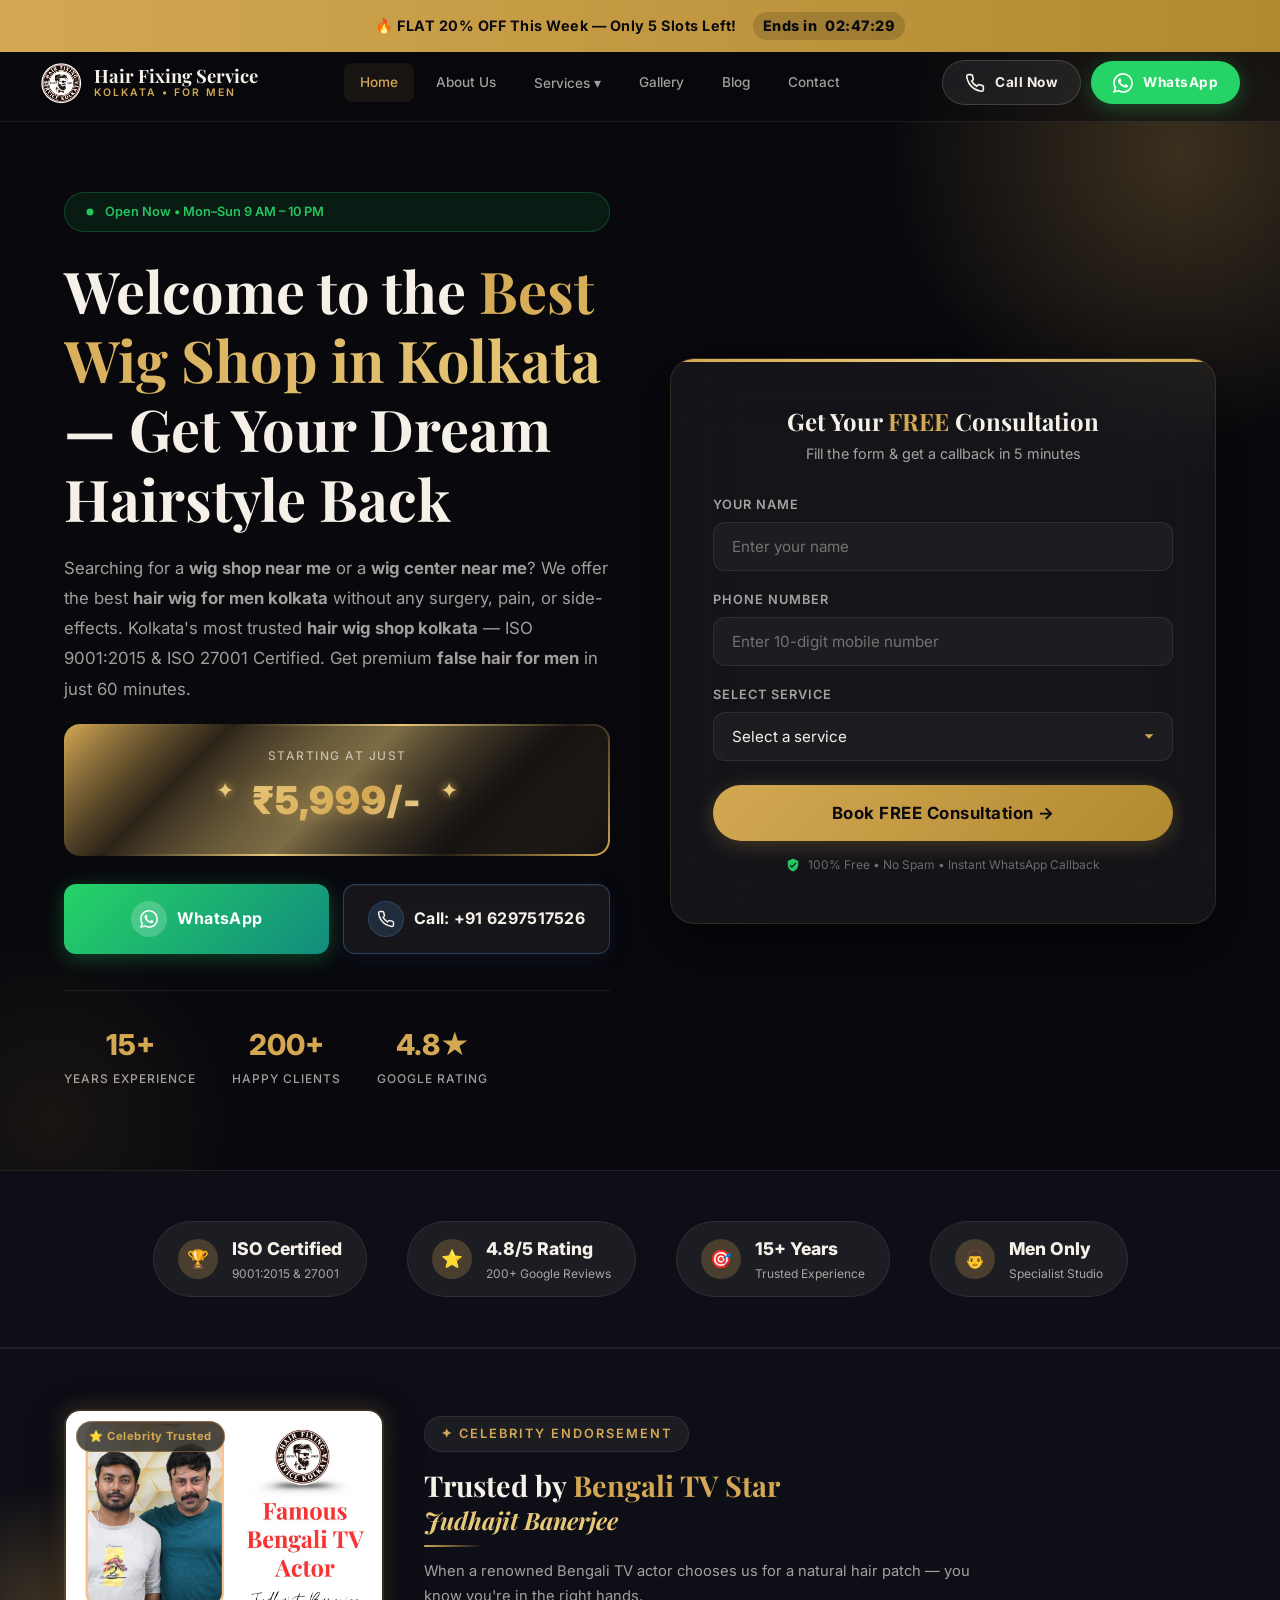
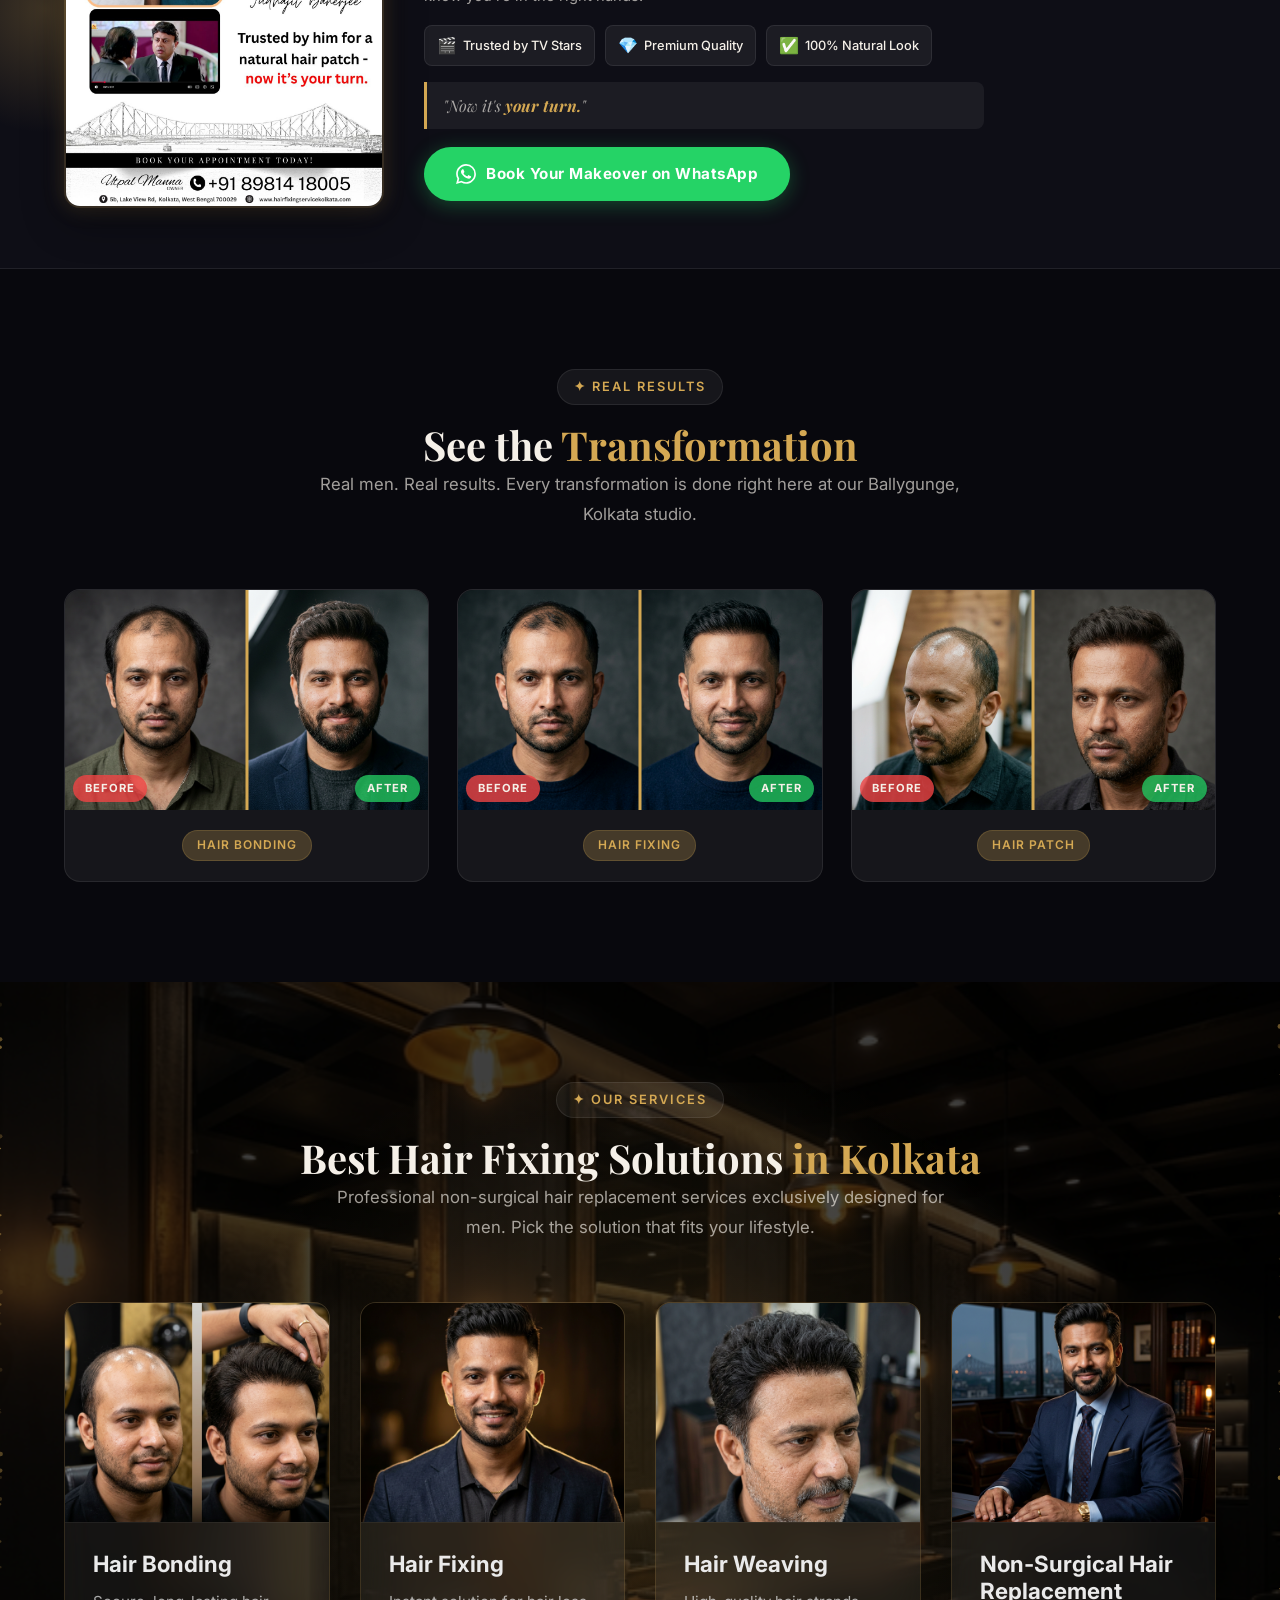
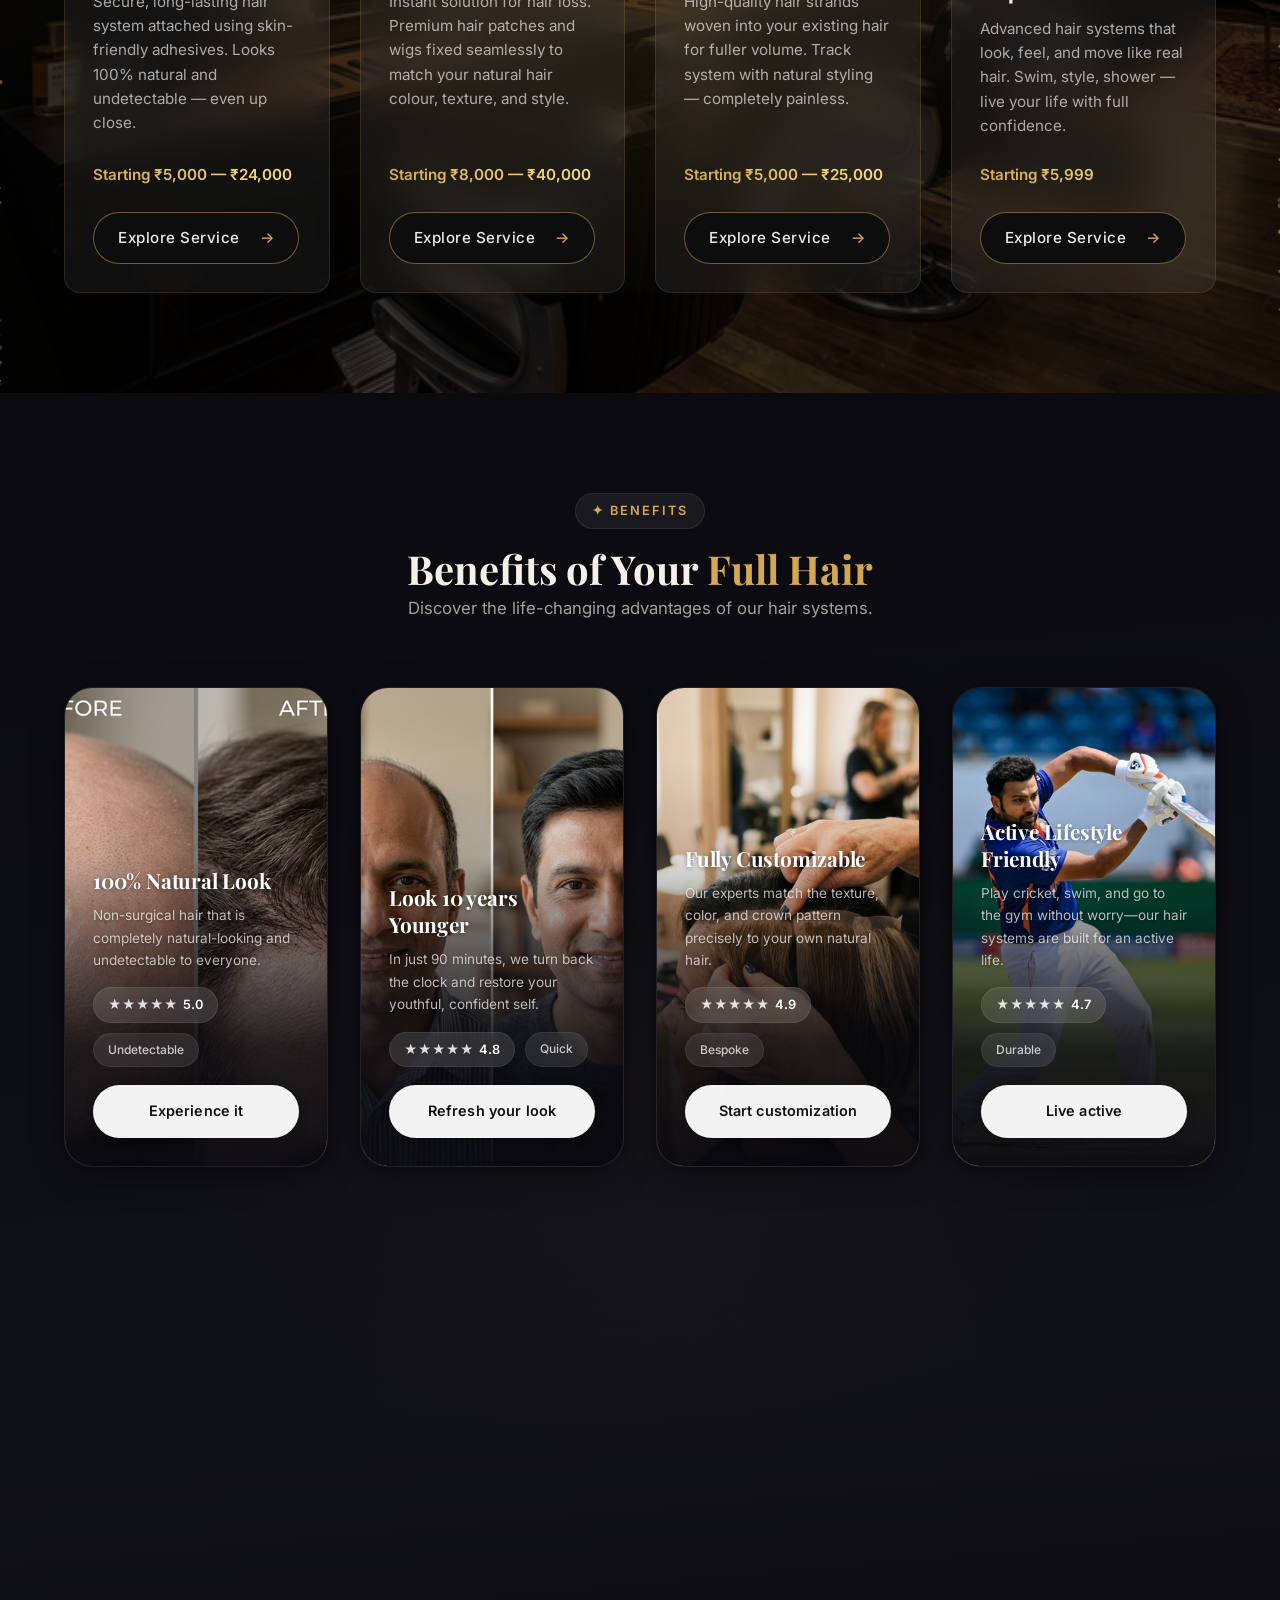
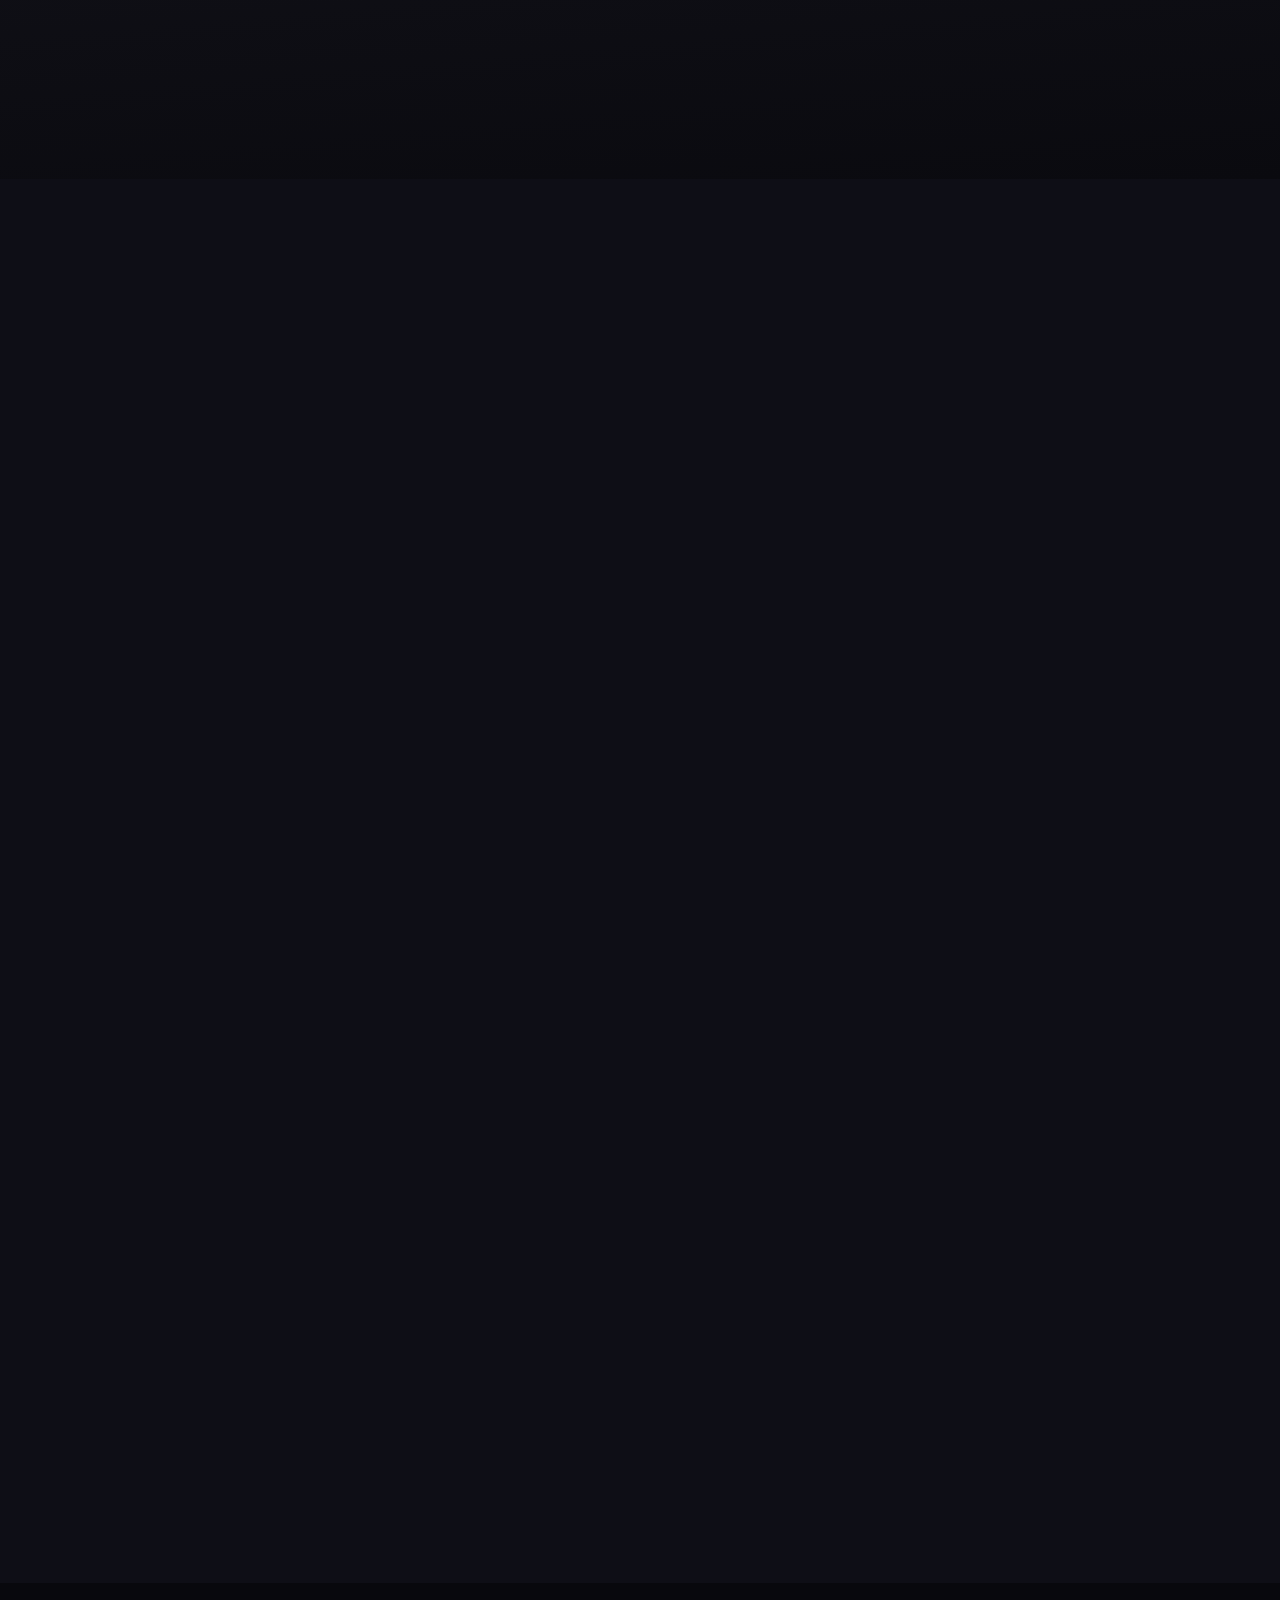
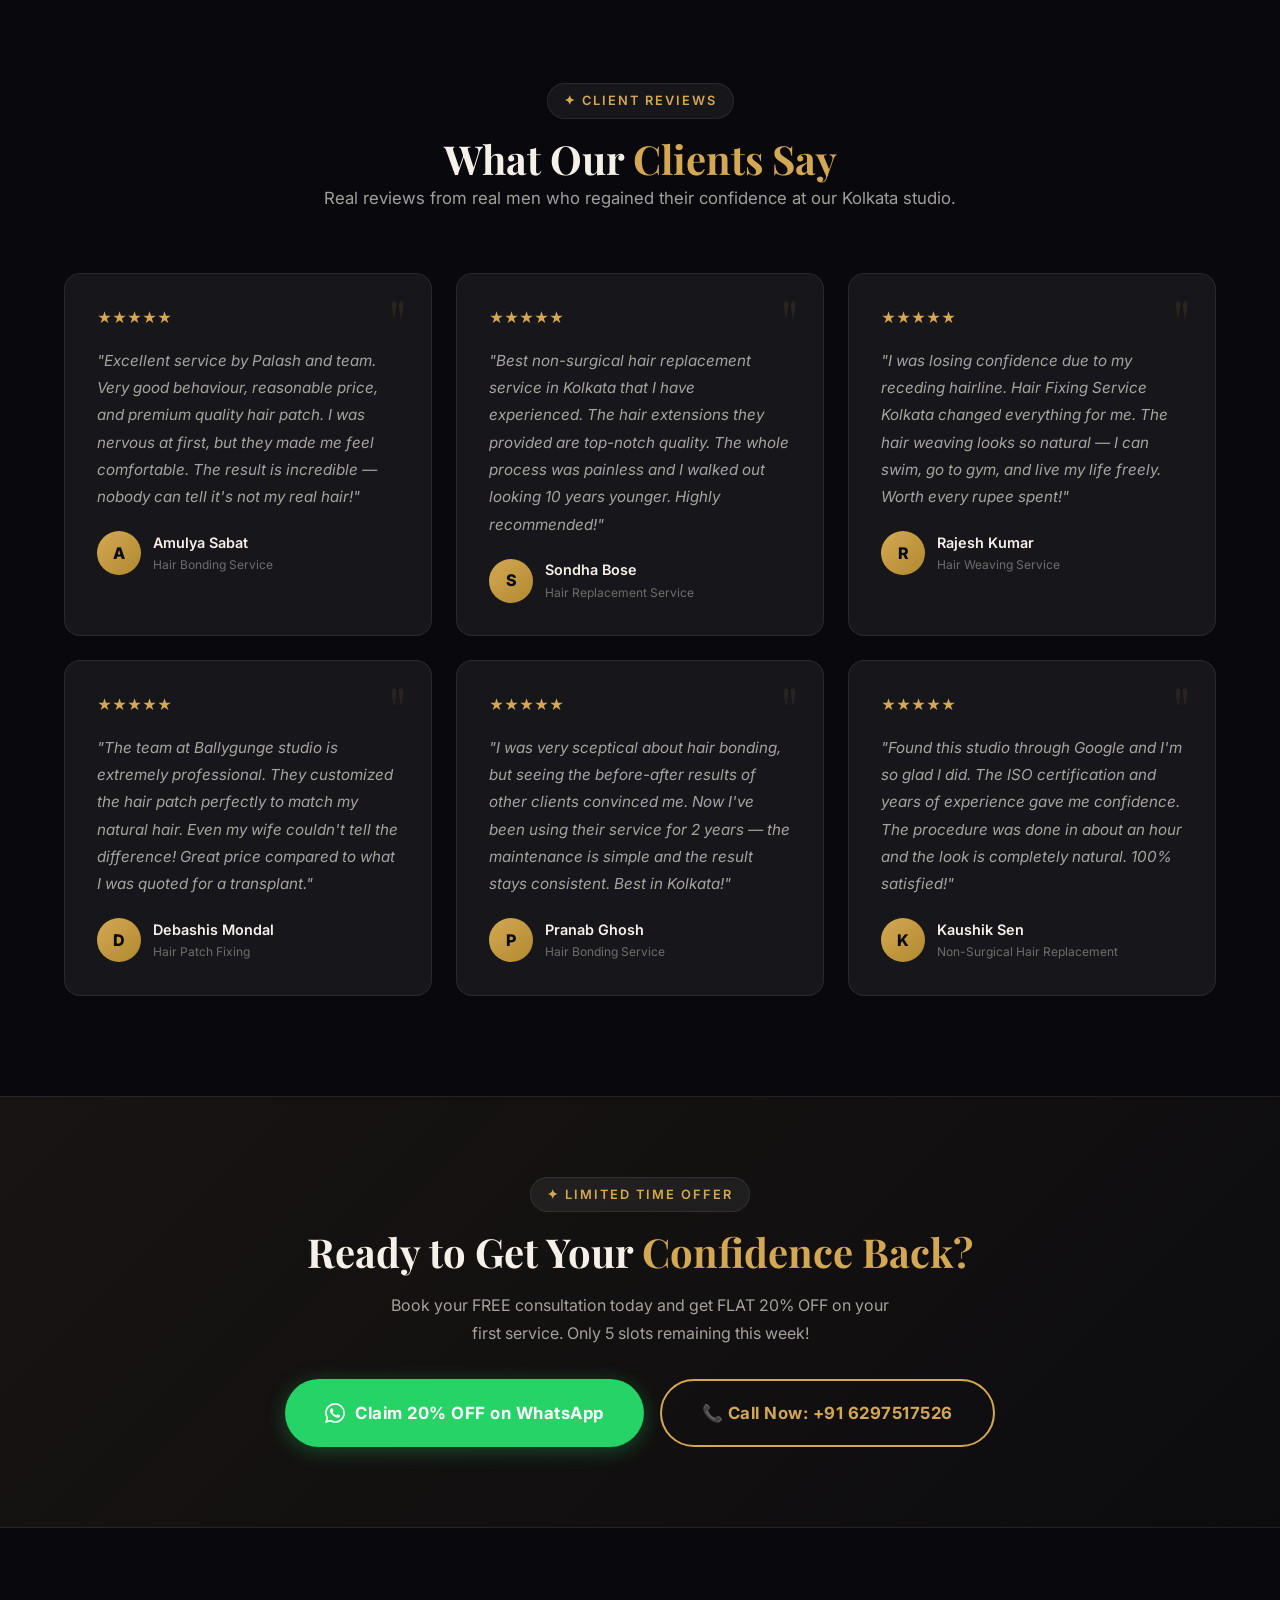
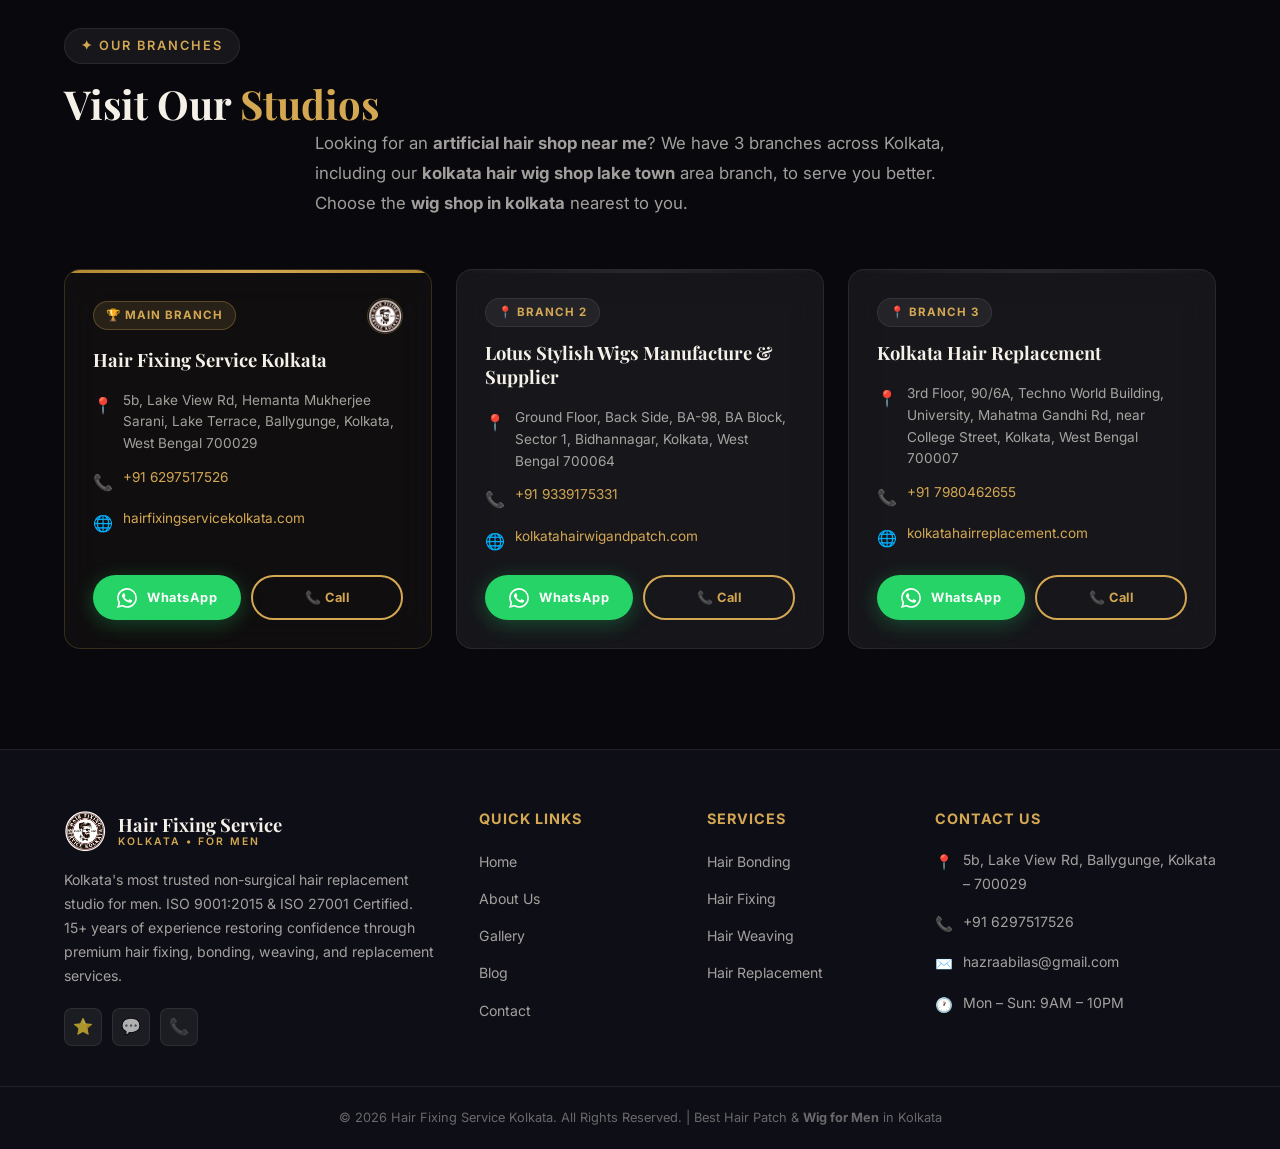
==== index.html @ 11f14f3f "second update" ====
<!DOCTYPE html>
<html lang="en">

<head>
    <meta charset="UTF-8">
    <meta name="viewport" content="width=device-width, initial-scale=1.0">
    <meta name="description"
        content="Best hair fixing service in Kolkata for men. Hair patch, hair wig, hair bonding, hair weaving starting ₹5,999. ISO certified. 15+ years experience. Book free consultation today!">
    <meta name="keywords"
        content="hair fixing service kolkata, hair patch kolkata, hair wig kolkata, best hair wig shop in kolkata, hair bonding kolkata, hair weaving kolkata, non surgical hair replacement kolkata, wig for men, hair fixing for men kolkata, best hair patch in kolkata, hair wig shop kolkata, kolkata hair wig shop, wig in kolkata, wig shop kolkata, wig shop in kolkata, wig shop near me">
    <meta name="author" content="Hair Fixing Service Kolkata">
    <meta name="robots" content="index, follow">

    <!-- Open Graph -->
    <meta property="og:title" content="Hair Fixing Service Kolkata | Best Non-Surgical Hair Replacement for Men">
    <meta property="og:description"
        content="Get your dream hairstyle back in just 60 minutes. Hair patch, hair wig & hair bonding starting ₹5,999. ISO Certified. Book free consultation now!">
    <meta property="og:type" content="website">
    <meta property="og:url" content="https://hairfixingservicekolkata.com">

    <title>Hair Fixing Service Kolkata | Best Hair Patch & Wig for Men | Starting ₹5,999</title>

    <!-- Favicon -->
    <link rel="icon" href="images/logo.png" sizes="32x32">

    <!-- Stylesheets -->
    <link rel="stylesheet" href="css/styles.css">

    <!-- Schema Markup -->
    <script type="application/ld+json">
  {
    "@context": "https://schema.org",
    "@type": "LocalBusiness",
    "name": "Hair Fixing Service Kolkata",
    "description": "Best non-surgical hair replacement service in Kolkata for men. Hair patch, hair wig, hair bonding, hair weaving services.",
    "url": "https://hairfixingservicekolkata.com",
    "telephone": "+916297517526",
    "email": "hazraabilas@gmail.com",
    "address": {
      "@type": "PostalAddress",
      "streetAddress": "5b, Lake View Rd, Hemanta Mukherjee Sarani, Lake Terrace, Ballygunge",
      "addressLocality": "Kolkata",
      "addressRegion": "West Bengal",
      "postalCode": "700029",
      "addressCountry": "IN"
    },
    "geo": {
      "@type": "GeoCoordinates",
      "latitude": "22.5260",
      "longitude": "88.3607"
    },
    "openingHours": "Mo-Su 09:00-22:00",
    "priceRange": "₹5,999 - ₹40,000",
    "image": "images/logo.png",
    "sameAs": [
      "https://g.page/r/CY317oGXOC3zEBM/"
    ]
  }
  </script>
</head>

<body>

    <!-- ═══ URGENCY BANNER ═══ -->
    <div class="urgency-banner" id="urgencyBanner">
        <span>
            🔥 FLAT 20% OFF This Week — Only 5 Slots Left!
            <span class="countdown">Ends in <span class="countdown-timer">02:47:33</span></span>
        </span>
    </div>

    <!-- ═══ HEADER / NAV ═══ -->
    <header class="header has-banner" id="mainHeader">
        <div class="header-inner">
            <a href="index.html" class="logo">
                <img src="images/logo.png" alt="Hair Fixing Service Kolkata Logo">
                <div class="logo-text">
                    Hair Fixing Service
                    <small>Kolkata • For Men</small>
                </div>
            </a>

            <nav class="nav-links" id="navLinks">
                <a href="index.html" class="active">Home</a>
                <a href="about.html">About Us</a>
                <div class="nav-dropdown">
                    <a href="#">Services ▾</a>
                    <div class="dropdown-menu">
                        <a href="hair-bonding.html">Hair Bonding</a>
                        <a href="hair-fixing.html">Hair Fixing</a>
                        <a href="hair-weaving.html">Hair Weaving</a>
                        <a href="hair-replacement.html">Hair Replacement</a>
                    </div>
                </div>
                <a href="gallery.html">Gallery</a>
                <a href="blog.html">Blog</a>
                <a href="contact.html">Contact</a>
            </nav>

            <div class="header-cta">
                <a href="tel:+916297517526" class="btn btn-call btn-sm">
                    <svg class="btn-icon" viewBox="0 0 24 24" fill="none" stroke="currentColor" stroke-width="2">
                        <path
                            d="M22 16.92v3a2 2 0 01-2.18 2 19.79 19.79 0 01-8.63-3.07 19.5 19.5 0 01-6-6 19.79 19.79 0 01-3.07-8.67A2 2 0 014.11 2h3a2 2 0 012 1.72c.127.96.361 1.903.7 2.81a2 2 0 01-.45 2.11L8.09 9.91a16 16 0 006 6l1.27-1.27a2 2 0 012.11-.45c.907.339 1.85.573 2.81.7A2 2 0 0122 16.92z" />
                    </svg>
                    Call Now
                </a>
                <a href="https://wa.me/916297517526?text=Hi!%20I%20want%20to%20know%20about%20hair%20fixing%20services.%20I%20visited%20your%20website."
                    class="btn btn-whatsapp btn-sm" target="_blank">
                    <svg class="btn-icon" viewBox="0 0 24 24" fill="currentColor">
                        <path
                            d="M17.472 14.382c-.297-.149-1.758-.867-2.03-.967-.273-.099-.471-.148-.67.15-.197.297-.767.966-.94 1.164-.173.199-.347.223-.644.075-.297-.15-1.255-.463-2.39-1.475-.883-.788-1.48-1.761-1.653-2.059-.173-.297-.018-.458.13-.606.134-.133.298-.347.446-.52.149-.174.198-.298.298-.497.099-.198.05-.371-.025-.52-.075-.149-.669-1.612-.916-2.207-.242-.579-.487-.5-.669-.51-.173-.008-.371-.01-.57-.01-.198 0-.52.074-.792.372-.272.297-1.04 1.016-1.04 2.479 0 1.462 1.065 2.875 1.213 3.074.149.198 2.096 3.2 5.077 4.487.709.306 1.262.489 1.694.625.712.227 1.36.195 1.871.118.571-.085 1.758-.719 2.006-1.413.248-.694.248-1.289.173-1.413-.074-.124-.272-.198-.57-.347m-5.421 7.403h-.004a9.87 9.87 0 01-5.031-1.378l-.361-.214-3.741.982.998-3.648-.235-.374a9.86 9.86 0 01-1.51-5.26c.001-5.45 4.436-9.884 9.888-9.884 2.64 0 5.122 1.03 6.988 2.898a9.825 9.825 0 012.893 6.994c-.003 5.45-4.437 9.884-9.885 9.884m8.413-18.297A11.815 11.815 0 0012.05 0C5.495 0 .16 5.335.157 11.892c0 2.096.547 4.142 1.588 5.945L.057 24l6.305-1.654a11.882 11.882 0 005.683 1.448h.005c6.554 0 11.89-5.335 11.893-11.893a11.821 11.821 0 00-3.48-8.413z" />
                    </svg>
                    WhatsApp
                </a>
            </div>

            <div class="menu-toggle" id="menuToggle">
                <span></span>
                <span></span>
                <span></span>
            </div>
        </div>
    </header>
    <div class="nav-overlay" id="navOverlay"></div>

    <!-- ═══ HERO SECTION ═══ -->
    <section class="hero" id="hero">
        <div class="container">
            <div class="hero-content reveal">
                <div class="hero-badge hero-stagger" data-delay="0">
                    <svg width="14" height="14" viewBox="0 0 24 24" fill="currentColor">
                        <circle cx="12" cy="12" r="6" />
                    </svg>
                    Open Now • Mon–Sun 9 AM – 10 PM
                </div>

                <h1 class="hero-stagger" data-delay="1">
                    Welcome to the <span class="highlight"><strong>Best Wig Shop in Kolkata</strong></span> — Get Your
                    Dream Hairstyle
                    Back
                </h1>

                <p class="hero-description hero-stagger" data-delay="2">
                    Searching for a <strong>wig shop near me</strong> or a <strong>wig center near me</strong>? We offer
                    the best <strong>hair wig for men kolkata</strong> without any surgery, pain, or side-effects.
                    Kolkata's most trusted <strong>hair wig shop kolkata</strong> — ISO 9001:2015 & ISO 27001 Certified.
                    Get premium <strong>false hair for men</strong> in just 60 minutes.
                </p>

                <!-- Premium Price Badge -->
                <div class="hero-price-badge hero-stagger" data-delay="3">
                    <span class="price-sparkle">✦</span>
                    <div class="price-content">
                        <span class="price-label">Starting at just</span>
                        <span class="price-amount">₹5,999/-</span>
                    </div>
                    <span class="price-sparkle">✦</span>
                    <div class="price-shimmer"></div>
                </div>

                <!-- Side-by-side WhatsApp & Call Buttons -->
                <div class="hero-buttons-row hero-stagger" data-delay="4">
                    <a href="https://wa.me/916297517526?text=Hi!%20I%20want%20to%20book%20a%20FREE%20consultation%20for%20hair%20fixing.%20I%20visited%20your%20website."
                        class="btn hero-btn-whatsapp" target="_blank">
                        <span class="btn-icon-ring">
                            <svg class="btn-icon" viewBox="0 0 24 24" fill="currentColor">
                                <path
                                    d="M17.472 14.382c-.297-.149-1.758-.867-2.03-.967-.273-.099-.471-.148-.67.15-.197.297-.767.966-.94 1.164-.173.199-.347.223-.644.075-.297-.15-1.255-.463-2.39-1.475-.883-.788-1.48-1.761-1.653-2.059-.173-.297-.018-.458.13-.606.134-.133.298-.347.446-.52.149-.174.198-.298.298-.497.099-.198.05-.371-.025-.52-.075-.149-.669-1.612-.916-2.207-.242-.579-.487-.5-.669-.51-.173-.008-.371-.01-.57-.01-.198 0-.52.074-.792.372-.272.297-1.04 1.016-1.04 2.479 0 1.462 1.065 2.875 1.213 3.074.149.198 2.096 3.2 5.077 4.487.709.306 1.262.489 1.694.625.712.227 1.36.195 1.871.118.571-.085 1.758-.719 2.006-1.413.248-.694.248-1.289.173-1.413-.074-.124-.272-.198-.57-.347m-5.421 7.403h-.004a9.87 9.87 0 01-5.031-1.378l-.361-.214-3.741.982.998-3.648-.235-.374a9.86 9.86 0 01-1.51-5.26c.001-5.45 4.436-9.884 9.888-9.884 2.64 0 5.122 1.03 6.988 2.898a9.825 9.825 0 012.893 6.994c-.003 5.45-4.437 9.884-9.885 9.884m8.413-18.297A11.815 11.815 0 0012.05 0C5.495 0 .16 5.335.157 11.892c0 2.096.547 4.142 1.588 5.945L.057 24l6.305-1.654a11.882 11.882 0 005.683 1.448h.005c6.554 0 11.89-5.335 11.893-11.893a11.821 11.821 0 00-3.48-8.413z" />
                            </svg>
                        </span>
                        <span class="btn-label">WhatsApp</span>
                        <span class="btn-ripple"></span>
                    </a>
                    <a href="tel:+916297517526" class="btn hero-btn-call">
                        <span class="btn-icon-ring">
                            <svg class="btn-icon" viewBox="0 0 24 24" fill="none" stroke="currentColor"
                                stroke-width="2">
                                <path
                                    d="M22 16.92v3a2 2 0 01-2.18 2 19.79 19.79 0 01-8.63-3.07 19.5 19.5 0 01-6-6 19.79 19.79 0 01-3.07-8.67A2 2 0 014.11 2h3a2 2 0 012 1.72c.127.96.361 1.903.7 2.81a2 2 0 01-.45 2.11L8.09 9.91a16 16 0 006 6l1.27-1.27a2 2 0 012.11-.45c.907.339 1.85.573 2.81.7A2 2 0 0122 16.92z" />
                            </svg>
                        </span>
                        <span class="btn-label">Call: +91 6297517526</span>
                        <span class="btn-ripple"></span>
                    </a>
                </div>

                <div class="hero-stats hero-stagger" data-delay="5">
                    <div class="hero-stat">
                        <div class="number" data-count="15" data-suffix="+">0</div>
                        <div class="label">Years Experience</div>
                    </div>
                    <div class="hero-stat">
                        <div class="number" data-count="200" data-suffix="+">0</div>
                        <div class="label">Happy Clients</div>
                    </div>
                    <div class="hero-stat">
                        <div class="number" data-count="4" data-suffix=".8★">0</div>
                        <div class="label">Google Rating</div>
                    </div>
                </div>
            </div>

            <!-- Hero Lead Form -->
            <div class="hero-visual reveal">
                <div class="hero-form-card" id="heroFormCard">
                    <h3>Get Your <span class="text-gold">FREE</span> Consultation</h3>
                    <p class="form-subtitle">Fill the form & get a callback in 5 minutes</p>

                    <form class="lead-form" id="heroForm">
                        <div class="form-group">
                            <label for="heroName">Your Name</label>
                            <input type="text" id="heroName" name="name" placeholder="Enter your name" required>
                        </div>
                        <div class="form-group">
                            <label for="heroPhone">Phone Number</label>
                            <input type="tel" id="heroPhone" name="phone" placeholder="Enter 10-digit mobile number"
                                required>
                        </div>
                        <div class="form-group">
                            <label for="heroService">Select Service</label>
                            <select id="heroService" name="service">
                                <option value="General Enquiry">Select a service</option>
                                <option value="Hair Bonding">Hair Bonding</option>
                                <option value="Hair Fixing">Hair Fixing</option>
                                <option value="Hair Weaving">Hair Weaving</option>
                                <option value="Non-Surgical Hair Replacement">Non-Surgical Hair Replacement</option>
                                <option value="Hair Patch">Hair Patch</option>
                                <option value="Hair Wig">Hair Wig</option>
                            </select>
                        </div>
                        <button type="submit" class="btn btn-primary btn-lg form-submit-btn">
                            Book FREE Consultation →
                        </button>
                    </form>

                    <div class="form-trust">
                        <svg viewBox="0 0 24 24" fill="currentColor">
                            <path
                                d="M12 1L3 5v6c0 5.55 3.84 10.74 9 12 5.16-1.26 9-6.45 9-12V5l-9-4zm-2 16l-4-4 1.41-1.41L10 14.17l6.59-6.59L18 9l-8 8z" />
                        </svg>
                        100% Free • No Spam • Instant WhatsApp Callback
                    </div>
                </div>
            </div>
        </div>
    </section>

    <!-- ═══ TRUST BAR ═══ -->
    <section class="trust-bar reveal">
        <div class="container">
            <div class="trust-item">
                <div class="trust-icon">🏆</div>
                <div class="trust-text">
                    <span class="number">ISO Certified</span>
                    <span class="label">9001:2015 & 27001</span>
                </div>
            </div>
            <div class="trust-item">
                <div class="trust-icon">⭐</div>
                <div class="trust-text">
                    <span class="number">4.8/5 Rating</span>
                    <span class="label">200+ Google Reviews</span>
                </div>
            </div>
            <div class="trust-item">
                <div class="trust-icon">🎯</div>
                <div class="trust-text">
                    <span class="number">15+ Years</span>
                    <span class="label">Trusted Experience</span>
                </div>
            </div>
            <div class="trust-item">
                <div class="trust-icon">👨</div>
                <div class="trust-text">
                    <span class="number">Men Only</span>
                    <span class="label">Specialist Studio</span>
                </div>
            </div>
        </div>
    </section>

    <!-- ═══ CELEBRITY ENDORSEMENT BANNER ═══ -->
    <section class="celebrity-banner" id="celebrityBanner">
        <div class="container">
            <div class="celebrity-banner-inner reveal">
                <div class="celebrity-image-side">
                    <div class="celebrity-image-wrapper">
                        <img src="images/hairfixingbanner.jpg"
                            alt="Famous Bengali TV Actor Judhajit Banerjee trusts Hair Fixing Service Kolkata">
                        <div class="celebrity-badge-overlay">
                            <span>⭐ Celebrity Trusted</span>
                        </div>
                    </div>
                </div>
                <div class="celebrity-content-side">
                    <span class="section-tag">✦ Celebrity Endorsement</span>
                    <h2>Trusted by <span class="text-gold">Bengali TV Star</span></h2>
                    <h3 class="celebrity-name">Judhajit Banerjee</h3>
                    <p class="celebrity-description">
                        When a renowned Bengali TV actor chooses us for a natural hair patch — you know you're in the
                        right hands.
                    </p>
                    <div class="celebrity-highlights">
                        <div class="celeb-highlight-item"><span class="celeb-icon">🎬</span><span>Trusted by TV
                                Stars</span></div>
                        <div class="celeb-highlight-item"><span class="celeb-icon">💎</span><span>Premium Quality</span>
                        </div>
                        <div class="celeb-highlight-item"><span class="celeb-icon">✅</span><span>100% Natural
                                Look</span></div>
                    </div>
                    <p class="celebrity-quote">"Now it's <strong class="text-gold">your turn.</strong>"</p>
                    <a href="https://wa.me/916297517526?text=Hi!%20I%20saw%20the%20celebrity%20endorsement.%20I%20want%20to%20book%20a%20FREE%20consultation."
                        class="btn btn-whatsapp btn-pulse" target="_blank">
                        <svg class="btn-icon" viewBox="0 0 24 24" fill="currentColor">
                            <path
                                d="M17.472 14.382c-.297-.149-1.758-.867-2.03-.967-.273-.099-.471-.148-.67.15-.197.297-.767.966-.94 1.164-.173.199-.347.223-.644.075-.297-.15-1.255-.463-2.39-1.475-.883-.788-1.48-1.761-1.653-2.059-.173-.297-.018-.458.13-.606.134-.133.298-.347.446-.52.149-.174.198-.298.298-.497.099-.198.05-.371-.025-.52-.075-.149-.669-1.612-.916-2.207-.242-.579-.487-.5-.669-.51-.173-.008-.371-.01-.57-.01-.198 0-.52.074-.792.372-.272.297-1.04 1.016-1.04 2.479 0 1.462 1.065 2.875 1.213 3.074.149.198 2.096 3.2 5.077 4.487.709.306 1.262.489 1.694.625.712.227 1.36.195 1.871.118.571-.085 1.758-.719 2.006-1.413.248-.694.248-1.289.173-1.413-.074-.124-.272-.198-.57-.347m-5.421 7.403h-.004a9.87 9.87 0 01-5.031-1.378l-.361-.214-3.741.982.998-3.648-.235-.374a9.86 9.86 0 01-1.51-5.26c.001-5.45 4.436-9.884 9.888-9.884 2.64 0 5.122 1.03 6.988 2.898a9.825 9.825 0 012.893 6.994c-.003 5.45-4.437 9.884-9.885 9.884m8.413-18.297A11.815 11.815 0 0012.05 0C5.495 0 .16 5.335.157 11.892c0 2.096.547 4.142 1.588 5.945L.057 24l6.305-1.654a11.882 11.882 0 005.683 1.448h.005c6.554 0 11.89-5.335 11.893-11.893a11.821 11.821 0 00-3.48-8.413z" />
                        </svg>
                        Book Your Makeover on WhatsApp
                    </a>
                </div>
            </div>
        </div>
    </section>

    <!-- ═══ BEFORE / AFTER GALLERY ═══ -->
    <section class="before-after" id="results">
        <div class="container">
            <div class="section-header reveal">
                <span class="section-tag">✦ Real Results</span>
                <h2>See the <span class="text-gold">Transformation</span></h2>
                <p class="section-subtitle">Real men. Real results. Every transformation is done right here at our
                    Ballygunge, Kolkata studio.</p>
            </div>

            <div class="ba-grid">
                <div class="ba-card reveal">
                    <div class="ba-images">
                        <img src="assets/images/bonding-before.jpg" alt="Before Hair Bonding Service Kolkata">
                        <img src="assets/images/bonding-after.jpg" alt="After Hair Bonding Service Kolkata">
                        <div class="ba-divider"></div>
                        <span class="ba-label before">Before</span>
                        <span class="ba-label after">After</span>
                    </div>
                    <div class="ba-info">
                        <span class="service-tag">Hair Bonding</span>
                    </div>
                </div>

                <div class="ba-card reveal">
                    <div class="ba-images">
                        <img src="assets/images/fixing-before.jpg" alt="Before Hair Fixing Service Kolkata">
                        <img src="assets/images/fixing-after.jpg" alt="After Hair Fixing Service Kolkata">
                        <div class="ba-divider"></div>
                        <span class="ba-label before">Before</span>
                        <span class="ba-label after">After</span>
                    </div>
                    <div class="ba-info">
                        <span class="service-tag">Hair Fixing</span>
                    </div>
                </div>

                <div class="ba-card reveal">
                    <div class="ba-images">
                        <img src="assets/images/patch-before.jpg" alt="Before Hair Patch Kolkata">
                        <img src="assets/images/patch-after.jpg" alt="After Hair Patch Kolkata">
                        <div class="ba-divider"></div>
                        <span class="ba-label before">Before</span>
                        <span class="ba-label after">After</span>
                    </div>
                    <div class="ba-info">
                        <span class="service-tag">Hair Patch</span>
                    </div>
                </div>
            </div>
        </div>
    </section>

    <!-- ═══ SERVICES SECTION ═══ -->
    <section class="services luxury-services" id="services">
        <!-- New Background Overlay -->
        <div class="services-bg-overlay" style="background-image: url('assets/images/services-bg-premium.png');"></div>
        <canvas id="gold-particles"></canvas>

        <div class="container relative-z">
            <div class="section-header reveal">
                <span class="section-tag">✦ Our Services</span>
                <h2>Best Hair Fixing Solutions <span class="text-gold">in Kolkata</span></h2>
                <p class="section-subtitle">Professional non-surgical hair replacement services exclusively designed for
                    men. Pick the solution that fits your lifestyle.</p>
            </div>

            <div class="service-grid modern-cards">
                <!-- Card 1 -->
                <div class="service-card glass-card luxury-tilt-card reveal">
                    <div class="service-image-header">
                        <img src="assets/images/service-bonding.jpg" alt="Hair Bonding Transformation">
                    </div>
                    <div class="service-card-body">
                        <h3>Hair Bonding</h3>
                        <p>Secure, long-lasting hair system attached using skin-friendly adhesives. Looks 100% natural
                            and undetectable — even up close.</p>
                        <span class="service-price">Starting ₹5,000 — ₹24,000</span>
                        <a href="hair-bonding.html" class="btn luxe-btn-modern">Explore Service <span
                                class="arrow">→</span></a>
                    </div>
                </div>

                <!-- Card 2 -->
                <div class="service-card glass-card luxury-tilt-card reveal">
                    <div class="service-image-header">
                        <img src="assets/images/service-fixing.jpg" alt="Natural Hair Fixing">
                    </div>
                    <div class="service-card-body">
                        <h3>Hair Fixing</h3>
                        <p>Instant solution for hair loss. Premium hair patches and wigs fixed seamlessly to match your
                            natural hair colour, texture, and style.</p>
                        <span class="service-price">Starting ₹8,000 — ₹40,000</span>
                        <a href="hair-fixing.html" class="btn luxe-btn-modern">Explore Service <span
                                class="arrow">→</span></a>
                    </div>
                </div>

                <!-- Card 3 -->
                <div class="service-card glass-card luxury-tilt-card reveal">
                    <div class="service-image-header">
                        <img src="assets/images/service-weaving.jpg" alt="Hair Weaving Details">
                    </div>
                    <div class="service-card-body">
                        <h3>Hair Weaving</h3>
                        <p>High-quality hair strands woven into your existing hair for fuller volume. Track system with
                            natural styling — completely painless.</p>
                        <span class="service-price">Starting ₹5,000 — ₹25,000</span>
                        <a href="hair-weaving.html" class="btn luxe-btn-modern">Explore Service <span
                                class="arrow">→</span></a>
                    </div>
                </div>

                <!-- Card 4 -->
                <div class="service-card glass-card luxury-tilt-card reveal">
                    <div class="service-image-header">
                        <img src="assets/images/service-replacement.jpg" alt="Non-Surgical Hair Replacement">
                    </div>
                    <div class="service-card-body">
                        <h3>Non-Surgical Hair Replacement</h3>
                        <p>Advanced hair systems that look, feel, and move like real hair. Swim, style, shower — live
                            your life with full confidence.</p>
                        <span class="service-price">Starting ₹5,999</span>
                        <a href="hair-replacement.html" class="btn luxe-btn-modern">Explore Service <span
                                class="arrow">→</span></a>
                    </div>
                </div>
            </div>
        </div>
    </section>

    <!-- ═══ BENEFITS SECTION ═══ -->
    <section class="benefits" id="benefits">
        <div class="container">
            <div class="section-header reveal">
                <span class="section-tag">✦ Benefits</span>
                <h2>Benefits of Your <span class="text-gold">Full Hair</span></h2>
                <p class="section-subtitle">Discover the life-changing advantages of our hair systems.</p>
            </div>

            <div class="benefits-grid">
                <!-- Card 1 -->
                <div class="benefit-card glass-card reveal">
                    <div class="benefit-image-header">
                        <img src="assets/images/benefits_natural_look.jpg" alt="100% Natural Look Before After">
                    </div>
                    <div class="benefit-card-body">
                        <h3>100% Natural Look</h3>
                        <p>Non-surgical hair that is completely natural-looking and undetectable to everyone.</p>
                        <div class="benefit-meta">
                            <span class="stars">★★★★★ <span class="rating-num">5.0</span></span>
                            <span class="tag">Undetectable</span>
                        </div>
                        <a href="hair-fixing.html" class="btn btn-outline btn-full">Experience it</a>
                    </div>
                </div>

                <!-- Card 2 -->
                <div class="benefit-card glass-card reveal">
                    <div class="benefit-image-header">
                        <img src="assets/images/benefits_younger.jpg" alt="Look 10 Years Younger Before After">
                    </div>
                    <div class="benefit-card-body">
                        <h3>Look 10 years Younger</h3>
                        <p>In just 90 minutes, we turn back the clock and restore your youthful, confident self.</p>
                        <div class="benefit-meta">
                            <span class="stars">★★★★★ <span class="rating-num">4.8</span></span>
                            <span class="tag">Quick</span>
                        </div>
                        <a href="hair-replacement.html" class="btn btn-outline btn-full">Refresh your look</a>
                    </div>
                </div>

                <!-- Card 3 -->
                <div class="benefit-card glass-card reveal">
                    <div class="benefit-image-header">
                        <img src="assets/images/benefits_customizable.jpg" alt="Fully Customizable Hair Systems">
                    </div>
                    <div class="benefit-card-body">
                        <h3>Fully Customizable</h3>
                        <p>Our experts match the texture, color, and crown pattern precisely to your own natural hair.
                        </p>
                        <div class="benefit-meta">
                            <span class="stars">★★★★★ <span class="rating-num">4.9</span></span>
                            <span class="tag">Bespoke</span>
                        </div>
                        <a href="hair-weaving.html" class="btn btn-outline btn-full">Start customization</a>
                    </div>
                </div>

                <!-- Card 4 -->
                <div class="benefit-card glass-card reveal">
                    <div class="benefit-image-header">
                        <img src="assets/images/benefits_active.jpg" alt="Active Lifestyle Friendly">
                    </div>
                    <div class="benefit-card-body">
                        <h3>Active Lifestyle Friendly</h3>
                        <p>Play cricket, swim, and go to the gym without worry—our hair systems are built for an active
                            life.</p>
                        <div class="benefit-meta">
                            <span class="stars">★★★★★ <span class="rating-num">4.7</span></span>
                            <span class="tag">Durable</span>
                        </div>
                        <a href="hair-bonding.html" class="btn btn-outline btn-full">Live active</a>
                    </div>
                </div>

                <!-- Card 5 -->
                <div class="benefit-card glass-card reveal">
                    <div class="benefit-image-header">
                        <img src="assets/images/benefits_immediate.jpg" alt="Immediate Transformation">
                    </div>
                    <div class="benefit-card-body">
                        <h3>Immediate Transformation</h3>
                        <p>Walk in and walk out with a full head of hair in a single day. Our non-surgical process
                            provides instant, 100% guaranteed results with zero pain or downtime.</p>
                        <div class="benefit-meta">
                            <span class="stars">★★★★★ <span class="rating-num">5.0</span></span>
                            <span class="tag">Risk-Free</span>
                        </div>
                        <a href="hair-fixing.html" class="btn btn-outline btn-full">Get it now</a>
                    </div>
                </div>

                <!-- Card 6 -->
                <div class="benefit-card glass-card reveal">
                    <div class="benefit-image-header">
                        <img src="assets/images/benefits_hairline.jpg" alt="Flawless Hairline Solution">
                    </div>
                    <div class="benefit-card-body">
                        <h3>Flawless Hairline Solution</h3>
                        <p>Whether a receding hairline or complete baldness, our experts create a custom-designed,
                            natural-looking hairline that is impossible to detect, even from inches away.</p>
                        <div class="benefit-meta">
                            <span class="stars">★★★★★ <span class="rating-num">4.9</span></span>
                            <span class="tag">Perfect Blend</span>
                        </div>
                        <a href="hair-fixing.html" class="btn btn-outline btn-full">Define your line</a>
                    </div>
                </div>

                <!-- Card 7 -->
                <div class="benefit-card glass-card reveal">
                    <div class="benefit-image-header">
                        <img src="assets/images/benefits_confidence.jpg" alt="Regain Your Confidence">
                    </div>
                    <div class="benefit-card-body">
                        <h3>Regain Your Confidence</h3>
                        <p>More than just hair, it's about how you feel. Our solutions empower you to lead in your
                            career and flourish in your personal life with full assurance in every social interaction.
                        </p>
                        <div class="benefit-meta">
                            <span class="stars">★★★★★ <span class="rating-num">5.0</span></span>
                            <span class="tag">Empowering</span>
                        </div>
                        <a href="hair-replacement.html" class="btn btn-outline btn-full">Boost your confidence</a>
                    </div>
                </div>

                <!-- Card 8 -->
                <div class="benefit-card glass-card reveal">
                    <div class="benefit-image-header">
                        <img src="assets/images/benefits_accessible.jpg" alt="Accessible Premium Care">
                    </div>
                    <div class="benefit-card-body">
                        <h3>Accessible Premium Care</h3>
                        <p>Premium results without the premium price tag. Our durable hair systems are cost-effective,
                            starting at ₹5,999 and lasting 8-12 months with proper care, making them a smart long-term
                            choice.</p>
                        <div class="benefit-meta">
                            <span class="stars">★★★★★ <span class="rating-num">4.8</span></span>
                            <span class="tag">Great Value</span>
                        </div>
                        <a href="hair-bonding.html" class="btn btn-outline btn-full">View solutions</a>
                    </div>
                </div>
            </div>
        </div>
    </section>

    <!-- ═══ FAQ SECTION ═══ -->
    <section class="faq" id="faq">
        <div class="container">
            <div class="section-header reveal">
                <span class="section-tag">✦ Common Questions</span>
                <h2>Everything You Need to <span class="text-gold">Know</span></h2>
                <p class="section-subtitle">Get answers to the most common questions about hair fixing, pricing,
                    maintenance, and results.</p>
            </div>

            <div class="faq-list">
                <div class="faq-item reveal">
                    <div class="faq-question">
                        <h4>What is the price of hair patch in Kolkata?</h4>
                        <span class="faq-toggle">+</span>
                    </div>
                    <div class="faq-answer">
                        <div class="faq-answer-inner">
                            The price of a hair patch in Kolkata at our studio starts from ₹5,999, depending on the
                            type, hair density, material quality, and customization required. We offer both synthetic
                            and 100% natural human hair options. Book a free consultation and we'll recommend the best
                            option that fits your budget and needs.
                        </div>
                    </div>
                </div>

                <div class="faq-item reveal">
                    <div class="faq-question">
                        <h4>Is hair fixing painful? Are there any side effects?</h4>
                        <span class="faq-toggle">+</span>
                    </div>
                    <div class="faq-answer">
                        <div class="faq-answer-inner">
                            Absolutely not. Hair fixing is 100% non-surgical, painless, and has zero side effects. We
                            use skin-friendly, FDA-approved adhesives and hypoallergenic materials. There's no surgery,
                            no anaesthesia, no medicines — just instant, natural-looking results in 60–90 minutes.
                        </div>
                    </div>
                </div>

                <div class="faq-item reveal">
                    <div class="faq-question">
                        <h4>How long does a hair patch last?</h4>
                        <span class="faq-toggle">+</span>
                    </div>
                    <div class="faq-answer">
                        <div class="faq-answer-inner">
                            With proper care and regular maintenance, a high-quality hair patch can last 8 to 12 months.
                            We provide complete guidance on cleaning, washing, and maintenance routines to maximize the
                            lifespan of your hair system.
                        </div>
                    </div>
                </div>

                <div class="faq-item reveal">
                    <div class="faq-question">
                        <h4>Will it look natural? Can anyone tell it's not my real hair?</h4>
                        <span class="faq-toggle">+</span>
                    </div>
                    <div class="faq-answer">
                        <div class="faq-answer-inner">
                            Our hair patches and wigs are crafted from premium-quality human hair, meticulously matched
                            to your natural hair colour, texture, and density. The result is virtually undetectable —
                            even under bright lights or close inspection. We guarantee a seamless, natural look.
                        </div>
                    </div>
                </div>

                <div class="faq-item reveal">
                    <div class="faq-question">
                        <h4>Can I shower, swim, and exercise with a hair patch?</h4>
                        <span class="faq-toggle">+</span>
                    </div>
                    <div class="faq-answer">
                        <div class="faq-answer-inner">
                            Yes! Our hair systems are designed for active lifestyles. You can shower, swim, play sports,
                            go to the gym, and even style your hair normally. The bonding is secure and water-resistant,
                            so you can live your life freely without worrying about it coming loose.
                        </div>
                    </div>
                </div>

                <div class="faq-item reveal">
                    <div class="faq-question">
                        <h4>What's the difference between hair bonding, hair fixing, and hair weaving?</h4>
                        <span class="faq-toggle">+</span>
                    </div>
                    <div class="faq-answer">
                        <div class="faq-answer-inner">
                            <strong>Hair Bonding:</strong> Uses skin-friendly adhesives to bond the hair system. Most
                            popular, natural-looking, and secure. <br><br>
                            <strong>Hair Fixing:</strong> A broader term covering clip-on, tape, and adhesive methods
                            for attaching hair patches and wigs. <br><br>
                            <strong>Hair Weaving:</strong> Hair strands are woven or sewn onto a track system created
                            from your existing hair. Best for those with some remaining hair who want volume.
                        </div>
                    </div>
                </div>

                <div class="faq-item reveal">
                    <div class="faq-question">
                        <h4>How often do I need maintenance?</h4>
                        <span class="faq-toggle">+</span>
                    </div>
                    <div class="faq-answer">
                        <div class="faq-answer-inner">
                            Regular maintenance is recommended every 3–5 weeks, depending on your lifestyle and the
                            attachment method used. This includes scalp cleaning, re-bonding or re-taping, and
                            professional styling. We offer affordable maintenance packages at our Ballygunge studio.
                        </div>
                    </div>
                </div>

                <div class="faq-item reveal">
                    <div class="faq-question">
                        <h4>Is hair fixing better than hair transplant?</h4>
                        <span class="faq-toggle">+</span>
                    </div>
                    <div class="faq-answer">
                        <div class="faq-answer-inner">
                            Hair fixing is non-surgical, painless, instant, and costs a fraction of hair transplant
                            surgery. While transplants can cost ₹50,000–₹2,00,000 with unpredictable results and 6–12
                            month wait times, our hair fixing service gives you guaranteed, visible results same-day
                            starting at just ₹5,999. No surgery, no scars, no regrets.
                        </div>
                    </div>
                </div>

                <div class="faq-item reveal">
                    <div class="faq-question">
                        <h4>Who can benefit from hair fixing services?</h4>
                        <span class="faq-toggle">+</span>
                    </div>
                    <div class="faq-answer">
                        <div class="faq-answer-inner">
                            Our hair fixing services are ideal for men dealing with: partial baldness, complete
                            baldness, receding hairline, thinning hair, hair loss due to stress or genetics, and
                            post-chemotherapy hair loss. If you're a man in Kolkata experiencing any form of hair loss,
                            we have the right solution for you.
                        </div>
                    </div>
                </div>

                <div class="faq-item reveal">
                    <div class="faq-question">
                        <h4>Where is your studio located in Kolkata?</h4>
                        <span class="faq-toggle">+</span>
                    </div>
                    <div class="faq-answer">
                        <div class="faq-answer-inner">
                            We are located at <strong>5b, Lake View Rd, Hemanta Mukherjee Sarani, Lake Terrace,
                                Ballygunge, Kolkata – 700029</strong>. Just 150m from Lake View Bus Stand, 1.2 km from
                            Kalighat Metro Station, and near Deshapriya Park. Open Monday to Sunday, 9 AM to 10 PM.
                        </div>
                    </div>
                </div>

                <div class="faq-item reveal">
                    <div class="faq-question">
                        <h4>Do you offer a free demo or consultation?</h4>
                        <span class="faq-toggle">+</span>
                    </div>
                    <div class="faq-answer">
                        <div class="faq-answer-inner">
                            Yes! We offer completely free consultations where our experts will assess your hair
                            condition, recommend the best solution, and even show you samples. You can visit our
                            Ballygunge studio or book a consultation via WhatsApp at +91 6297517526. No pressure, no
                            obligations.
                        </div>
                    </div>
                </div>

                <div class="faq-item reveal">
                    <div class="faq-question">
                        <h4>What types of hair patches do you offer?</h4>
                        <span class="faq-toggle">+</span>
                    </div>
                    <div class="faq-answer">
                        <div class="faq-answer-inner">
                            We offer a wide range including: Mono Filament, Full Lace, Swiss Lace, Silk Base, Skin Base
                            (PU), French Lace, and custom hybrid systems. Each type is suited for different scalp
                            conditions, budgets, and lifestyle preferences. Our experts will help you choose the perfect
                            one during your free consultation.
                        </div>
                    </div>
                </div>
            </div>
        </div>
    </section>

    <!-- ═══ TESTIMONIALS ═══ -->
    <section class="testimonials" id="testimonials">
        <div class="container">
            <div class="section-header reveal">
                <span class="section-tag">✦ Client Reviews</span>
                <h2>What Our <span class="text-gold">Clients Say</span></h2>
                <p class="section-subtitle">Real reviews from real men who regained their confidence at our Kolkata
                    studio.</p>
            </div>

            <div class="testimonial-grid">
                <div class="testimonial-card reveal">
                    <div class="testimonial-stars">★★★★★</div>
                    <p class="testimonial-text">"Excellent service by Palash and team. Very good behaviour, reasonable
                        price, and premium quality hair patch. I was nervous at first, but they made me feel
                        comfortable. The result is incredible — nobody can tell it's not my real hair!"</p>
                    <div class="testimonial-author">
                        <div class="testimonial-avatar">A</div>
                        <div>
                            <div class="name">Amulya Sabat</div>
                            <div class="service">Hair Bonding Service</div>
                        </div>
                    </div>
                </div>

                <div class="testimonial-card reveal">
                    <div class="testimonial-stars">★★★★★</div>
                    <p class="testimonial-text">"Best non-surgical hair replacement service in Kolkata that I have
                        experienced. The hair extensions they provided are top-notch quality. The whole process was
                        painless and I walked out looking 10 years younger. Highly recommended!"</p>
                    <div class="testimonial-author">
                        <div class="testimonial-avatar">S</div>
                        <div>
                            <div class="name">Sondha Bose</div>
                            <div class="service">Hair Replacement Service</div>
                        </div>
                    </div>
                </div>

                <div class="testimonial-card reveal">
                    <div class="testimonial-stars">★★★★★</div>
                    <p class="testimonial-text">"I was losing confidence due to my receding hairline. Hair Fixing
                        Service Kolkata changed everything for me. The hair weaving looks so natural — I can swim, go to
                        gym, and live my life freely. Worth every rupee spent!"</p>
                    <div class="testimonial-author">
                        <div class="testimonial-avatar">R</div>
                        <div>
                            <div class="name">Rajesh Kumar</div>
                            <div class="service">Hair Weaving Service</div>
                        </div>
                    </div>
                </div>

                <div class="testimonial-card reveal">
                    <div class="testimonial-stars">★★★★★</div>
                    <p class="testimonial-text">"The team at Ballygunge studio is extremely professional. They
                        customized the hair patch perfectly to match my natural hair. Even my wife couldn't tell the
                        difference! Great price compared to what I was quoted for a transplant."</p>
                    <div class="testimonial-author">
                        <div class="testimonial-avatar">D</div>
                        <div>
                            <div class="name">Debashis Mondal</div>
                            <div class="service">Hair Patch Fixing</div>
                        </div>
                    </div>
                </div>

                <div class="testimonial-card reveal">
                    <div class="testimonial-stars">★★★★★</div>
                    <p class="testimonial-text">"I was very sceptical about hair bonding, but seeing the before-after
                        results of other clients convinced me. Now I've been using their service for 2 years — the
                        maintenance is simple and the result stays consistent. Best in Kolkata!"</p>
                    <div class="testimonial-author">
                        <div class="testimonial-avatar">P</div>
                        <div>
                            <div class="name">Pranab Ghosh</div>
                            <div class="service">Hair Bonding Service</div>
                        </div>
                    </div>
                </div>

                <div class="testimonial-card reveal">
                    <div class="testimonial-stars">★★★★★</div>
                    <p class="testimonial-text">"Found this studio through Google and I'm so glad I did. The ISO
                        certification and years of experience gave me confidence. The procedure was done in about an
                        hour and the look is completely natural. 100% satisfied!"</p>
                    <div class="testimonial-author">
                        <div class="testimonial-avatar">K</div>
                        <div>
                            <div class="name">Kaushik Sen</div>
                            <div class="service">Non-Surgical Hair Replacement</div>
                        </div>
                    </div>
                </div>
            </div>
        </div>
    </section>

    <!-- ═══ CTA SECTION ═══ -->
    <section class="cta-section reveal">
        <div class="container">
            <span class="section-tag">✦ Limited Time Offer</span>
            <h2>Ready to Get Your <span class="text-gold">Confidence Back?</span></h2>
            <p>Book your FREE consultation today and get FLAT 20% OFF on your first service. Only 5 slots remaining this
                week!</p>
            <div class="cta-buttons">
                <a href="https://wa.me/916297517526?text=Hi!%20I%20want%20to%20claim%20the%2020%25%20OFF%20offer.%20Please%20book%20my%20FREE%20consultation."
                    class="btn btn-whatsapp btn-lg btn-pulse" target="_blank">
                    <svg class="btn-icon" viewBox="0 0 24 24" fill="currentColor">
                        <path
                            d="M17.472 14.382c-.297-.149-1.758-.867-2.03-.967-.273-.099-.471-.148-.67.15-.197.297-.767.966-.94 1.164-.173.199-.347.223-.644.075-.297-.15-1.255-.463-2.39-1.475-.883-.788-1.48-1.761-1.653-2.059-.173-.297-.018-.458.13-.606.134-.133.298-.347.446-.52.149-.174.198-.298.298-.497.099-.198.05-.371-.025-.52-.075-.149-.669-1.612-.916-2.207-.242-.579-.487-.5-.669-.51-.173-.008-.371-.01-.57-.01-.198 0-.52.074-.792.372-.272.297-1.04 1.016-1.04 2.479 0 1.462 1.065 2.875 1.213 3.074.149.198 2.096 3.2 5.077 4.487.709.306 1.262.489 1.694.625.712.227 1.36.195 1.871.118.571-.085 1.758-.719 2.006-1.413.248-.694.248-1.289.173-1.413-.074-.124-.272-.198-.57-.347m-5.421 7.403h-.004a9.87 9.87 0 01-5.031-1.378l-.361-.214-3.741.982.998-3.648-.235-.374a9.86 9.86 0 01-1.51-5.26c.001-5.45 4.436-9.884 9.888-9.884 2.64 0 5.122 1.03 6.988 2.898a9.825 9.825 0 012.893 6.994c-.003 5.45-4.437 9.884-9.885 9.884m8.413-18.297A11.815 11.815 0 0012.05 0C5.495 0 .16 5.335.157 11.892c0 2.096.547 4.142 1.588 5.945L.057 24l6.305-1.654a11.882 11.882 0 005.683 1.448h.005c6.554 0 11.89-5.335 11.893-11.893a11.821 11.821 0 00-3.48-8.413z" />
                    </svg>
                    Claim 20% OFF on WhatsApp
                </a>
                <a href="tel:+916297517526" class="btn btn-outline btn-lg">
                    📞 Call Now: +91 6297517526
                </a>
            </div>
        </div>
    </section>

    <!-- ═══ OUR BRANCHES ═══ -->
    <section class="branches" id="branches">
        <div class="container">
            <div class="section-header reveal">
                <span class="section-tag">✦ Our Branches</span>
                <h2>Visit Our <span class="text-gold">Studios</span></h2>
                <p class="section-subtitle">Looking for an <strong>artificial hair shop near me</strong>? We have 3
                    branches across Kolkata, including our <strong>kolkata hair wig shop lake town</strong> area branch,
                    to serve you better. Choose the <strong>wig shop in kolkata</strong> nearest to you.</p>
            </div>

            <div class="branches-grid">
                <!-- Branch 1: Main Branch -->
                <div class="branch-card branch-card--featured reveal">
                    <div class="branch-card-header">
                        <div class="branch-badge">🏆 Main Branch</div>
                        <div class="branch-logo-mini"><img src="images/logo.png" alt="Hair Fixing Service Kolkata">
                        </div>
                    </div>
                    <h3 class="branch-name">Hair Fixing Service Kolkata</h3>
                    <div class="branch-details">
                        <div class="branch-detail-item">
                            <span class="branch-detail-icon">📍</span>
                            <p>5b, Lake View Rd, Hemanta Mukherjee Sarani, Lake Terrace, Ballygunge, Kolkata, West
                                Bengal 700029</p>
                        </div>
                        <div class="branch-detail-item">
                            <span class="branch-detail-icon">📞</span>
                            <a href="tel:+916297517526">+91 6297517526</a>
                        </div>
                        <div class="branch-detail-item">
                            <span class="branch-detail-icon">🌐</span>
                            <a href="https://hairfixingservicekolkata.com/"
                                target="_blank">hairfixingservicekolkata.com</a>
                        </div>
                    </div>
                    <div class="branch-actions">
                        <a href="https://wa.me/916297517526?text=Hi!%20I%20want%20to%20visit%20your%20Ballygunge%20branch."
                            class="btn btn-whatsapp btn-sm" target="_blank">
                            <svg class="btn-icon" viewBox="0 0 24 24" fill="currentColor">
                                <path
                                    d="M17.472 14.382c-.297-.149-1.758-.867-2.03-.967-.273-.099-.471-.148-.67.15-.197.297-.767.966-.94 1.164-.173.199-.347.223-.644.075-.297-.15-1.255-.463-2.39-1.475-.883-.788-1.48-1.761-1.653-2.059-.173-.297-.018-.458.13-.606.134-.133.298-.347.446-.52.149-.174.198-.298.298-.497.099-.198.05-.371-.025-.52-.075-.149-.669-1.612-.916-2.207-.242-.579-.487-.5-.669-.51-.173-.008-.371-.01-.57-.01-.198 0-.52.074-.792.372-.272.297-1.04 1.016-1.04 2.479 0 1.462 1.065 2.875 1.213 3.074.149.198 2.096 3.2 5.077 4.487.709.306 1.262.489 1.694.625.712.227 1.36.195 1.871.118.571-.085 1.758-.719 2.006-1.413.248-.694.248-1.289.173-1.413-.074-.124-.272-.198-.57-.347m-5.421 7.403h-.004a9.87 9.87 0 01-5.031-1.378l-.361-.214-3.741.982.998-3.648-.235-.374a9.86 9.86 0 01-1.51-5.26c.001-5.45 4.436-9.884 9.888-9.884 2.64 0 5.122 1.03 6.988 2.898a9.825 9.825 0 012.893 6.994c-.003 5.45-4.437 9.884-9.885 9.884m8.413-18.297A11.815 11.815 0 0012.05 0C5.495 0 .16 5.335.157 11.892c0 2.096.547 4.142 1.588 5.945L.057 24l6.305-1.654a11.882 11.882 0 005.683 1.448h.005c6.554 0 11.89-5.335 11.893-11.893a11.821 11.821 0 00-3.48-8.413z" />
                            </svg>
                            WhatsApp
                        </a>
                        <a href="tel:+916297517526" class="btn btn-outline btn-sm">📞 Call</a>
                    </div>
                </div>

                <!-- Branch 2 -->
                <div class="branch-card reveal">
                    <div class="branch-card-header">
                        <div class="branch-badge">📍 Branch 2</div>
                    </div>
                    <h3 class="branch-name">Lotus Stylish Wigs Manufacture & Supplier</h3>
                    <div class="branch-details">
                        <div class="branch-detail-item">
                            <span class="branch-detail-icon">📍</span>
                            <p>Ground Floor, Back Side, BA-98, BA Block, Sector 1, Bidhannagar, Kolkata, West Bengal
                                700064</p>
                        </div>
                        <div class="branch-detail-item">
                            <span class="branch-detail-icon">📞</span>
                            <a href="tel:+919339175331">+91 9339175331</a>
                        </div>
                        <div class="branch-detail-item">
                            <span class="branch-detail-icon">🌐</span>
                            <a href="https://kolkatahairwigandpatch.com" target="_blank">kolkatahairwigandpatch.com</a>
                        </div>
                    </div>
                    <div class="branch-actions">
                        <a href="https://wa.me/919339175331?text=Hi!%20I%20want%20to%20visit%20your%20Bidhannagar%20branch."
                            class="btn btn-whatsapp btn-sm" target="_blank">
                            <svg class="btn-icon" viewBox="0 0 24 24" fill="currentColor">
                                <path
                                    d="M17.472 14.382c-.297-.149-1.758-.867-2.03-.967-.273-.099-.471-.148-.67.15-.197.297-.767.966-.94 1.164-.173.199-.347.223-.644.075-.297-.15-1.255-.463-2.39-1.475-.883-.788-1.48-1.761-1.653-2.059-.173-.297-.018-.458.13-.606.134-.133.298-.347.446-.52.149-.174.198-.298.298-.497.099-.198.05-.371-.025-.52-.075-.149-.669-1.612-.916-2.207-.242-.579-.487-.5-.669-.51-.173-.008-.371-.01-.57-.01-.198 0-.52.074-.792.372-.272.297-1.04 1.016-1.04 2.479 0 1.462 1.065 2.875 1.213 3.074.149.198 2.096 3.2 5.077 4.487.709.306 1.262.489 1.694.625.712.227 1.36.195 1.871.118.571-.085 1.758-.719 2.006-1.413.248-.694.248-1.289.173-1.413-.074-.124-.272-.198-.57-.347m-5.421 7.403h-.004a9.87 9.87 0 01-5.031-1.378l-.361-.214-3.741.982.998-3.648-.235-.374a9.86 9.86 0 01-1.51-5.26c.001-5.45 4.436-9.884 9.888-9.884 2.64 0 5.122 1.03 6.988 2.898a9.825 9.825 0 012.893 6.994c-.003 5.45-4.437 9.884-9.885 9.884m8.413-18.297A11.815 11.815 0 0012.05 0C5.495 0 .16 5.335.157 11.892c0 2.096.547 4.142 1.588 5.945L.057 24l6.305-1.654a11.882 11.882 0 005.683 1.448h.005c6.554 0 11.89-5.335 11.893-11.893a11.821 11.821 0 00-3.48-8.413z" />
                            </svg>
                            WhatsApp
                        </a>
                        <a href="tel:+919339175331" class="btn btn-outline btn-sm">📞 Call</a>
                    </div>
                </div>

                <!-- Branch 3 -->
                <div class="branch-card reveal">
                    <div class="branch-card-header">
                        <div class="branch-badge">📍 Branch 3</div>
                    </div>
                    <h3 class="branch-name">Kolkata Hair Replacement</h3>
                    <div class="branch-details">
                        <div class="branch-detail-item">
                            <span class="branch-detail-icon">📍</span>
                            <p>3rd Floor, 90/6A, Techno World Building, University, Mahatma Gandhi Rd, near College
                                Street, Kolkata, West Bengal 700007</p>
                        </div>
                        <div class="branch-detail-item">
                            <span class="branch-detail-icon">📞</span>
                            <a href="tel:+917980462655">+91 7980462655</a>
                        </div>
                        <div class="branch-detail-item">
                            <span class="branch-detail-icon">🌐</span>
                            <a href="https://kolkatahairreplacement.com/" target="_blank">kolkatahairreplacement.com</a>
                        </div>
                    </div>
                    <div class="branch-actions">
                        <a href="https://wa.me/917980462655?text=Hi!%20I%20want%20to%20visit%20your%20College%20Street%20branch."
                            class="btn btn-whatsapp btn-sm" target="_blank">
                            <svg class="btn-icon" viewBox="0 0 24 24" fill="currentColor">
                                <path
                                    d="M17.472 14.382c-.297-.149-1.758-.867-2.03-.967-.273-.099-.471-.148-.67.15-.197.297-.767.966-.94 1.164-.173.199-.347.223-.644.075-.297-.15-1.255-.463-2.39-1.475-.883-.788-1.48-1.761-1.653-2.059-.173-.297-.018-.458.13-.606.134-.133.298-.347.446-.52.149-.174.198-.298.298-.497.099-.198.05-.371-.025-.52-.075-.149-.669-1.612-.916-2.207-.242-.579-.487-.5-.669-.51-.173-.008-.371-.01-.57-.01-.198 0-.52.074-.792.372-.272.297-1.04 1.016-1.04 2.479 0 1.462 1.065 2.875 1.213 3.074.149.198 2.096 3.2 5.077 4.487.709.306 1.262.489 1.694.625.712.227 1.36.195 1.871.118.571-.085 1.758-.719 2.006-1.413.248-.694.248-1.289.173-1.413-.074-.124-.272-.198-.57-.347m-5.421 7.403h-.004a9.87 9.87 0 01-5.031-1.378l-.361-.214-3.741.982.998-3.648-.235-.374a9.86 9.86 0 01-1.51-5.26c.001-5.45 4.436-9.884 9.888-9.884 2.64 0 5.122 1.03 6.988 2.898a9.825 9.825 0 012.893 6.994c-.003 5.45-4.437 9.884-9.885 9.884m8.413-18.297A11.815 11.815 0 0012.05 0C5.495 0 .16 5.335.157 11.892c0 2.096.547 4.142 1.588 5.945L.057 24l6.305-1.654a11.882 11.882 0 005.683 1.448h.005c6.554 0 11.89-5.335 11.893-11.893a11.821 11.821 0 00-3.48-8.413z" />
                            </svg>
                            WhatsApp
                        </a>
                        <a href="tel:+917980462655" class="btn btn-outline btn-sm">📞 Call</a>
                    </div>
                </div>
            </div>
        </div>
    </section>

    <!-- ═══ FOOTER ═══ -->
    <footer class="footer">
        <div class="container">
            <div class="footer-grid">
                <div class="footer-brand">
                    <a href="index.html" class="logo">
                        <img src="images/logo.png" alt="Hair Fixing Service Kolkata Logo">
                        <div class="logo-text">
                            Hair Fixing Service
                            <small>Kolkata • For Men</small>
                        </div>
                    </a>
                    <p>Kolkata's most trusted non-surgical hair replacement studio for men. ISO 9001:2015 & ISO 27001
                        Certified. 15+ years of experience restoring confidence through premium hair fixing, bonding,
                        weaving, and replacement services.</p>
                    <div class="footer-social">
                        <a href="https://g.page/r/CY317oGXOC3zEBM/review" target="_blank"
                            aria-label="Google Reviews">⭐</a>
                        <a href="https://wa.me/916297517526" target="_blank" aria-label="WhatsApp">💬</a>
                        <a href="tel:+916297517526" aria-label="Call Us">📞</a>
                    </div>
                </div>

                <div class="footer-col">
                    <h4>Quick Links</h4>
                    <ul>
                        <li><a href="index.html">Home</a></li>
                        <li><a href="about.html">About Us</a></li>
                        <li><a href="gallery.html">Gallery</a></li>
                        <li><a href="blog.html">Blog</a></li>
                        <li><a href="contact.html">Contact</a></li>
                    </ul>
                </div>

                <div class="footer-col">
                    <h4>Services</h4>
                    <ul>
                        <li><a href="hair-bonding.html">Hair Bonding</a></li>
                        <li><a href="hair-fixing.html">Hair Fixing</a></li>
                        <li><a href="hair-weaving.html">Hair Weaving</a></li>
                        <li><a href="hair-replacement.html">Hair Replacement</a></li>
                    </ul>
                </div>

                <div class="footer-col">
                    <h4>Contact Us</h4>
                    <div class="footer-contact-item">
                        <span class="fc-icon">📍</span>
                        <p>5b, Lake View Rd, Ballygunge, Kolkata – 700029</p>
                    </div>
                    <div class="footer-contact-item">
                        <span class="fc-icon">📞</span>
                        <a href="tel:+916297517526">+91 6297517526</a>
                    </div>
                    <div class="footer-contact-item">
                        <span class="fc-icon">✉️</span>
                        <a href="mailto:hazraabilas@gmail.com">hazraabilas@gmail.com</a>
                    </div>
                    <div class="footer-contact-item">
                        <span class="fc-icon">🕐</span>
                        <p>Mon – Sun: 9AM – 10PM</p>
                    </div>
                </div>
            </div>
        </div>

        <div class="footer-bottom">
            <div class="container">
                © 2026 Hair Fixing Service Kolkata. All Rights Reserved. | Best Hair Patch & <strong>Wig for
                    Men</strong> in Kolkata
            </div>
        </div>
    </footer>

    <!-- ═══ MOBILE STICKY CTA BAR ═══ -->
    <div class="mobile-cta-bar">
        <div class="cta-bar-inner">
            <a href="https://wa.me/916297517526?text=Hi!%20I%20want%20a%20FREE%20consultation%20for%20hair%20fixing."
                class="btn btn-whatsapp" target="_blank">
                💬 WhatsApp Us
            </a>
            <a href="tel:+916297517526" class="btn btn-primary">
                📞 Call Now
            </a>
        </div>
    </div>

    <!-- Scripts -->
    <script src="js/main.js"></script>
</body>

</html>
---- css/styles.css ----
/* ═══════════════════════════════════════════════
   HAIR FIXING SERVICE KOLKATA — DESIGN SYSTEM
   Dark Glassmorphism Lead Funnel Theme
   ═══════════════════════════════════════════════ */

/* Google Fonts */
@import url('https://fonts.googleapis.com/css2?family=Inter:wght@300;400;500;600;700;800;900&family=Playfair+Display:wght@400;500;600;700;800&display=swap');

/* ── CSS Variables ── */
:root {
    /* Colors */
    --bg-primary: #08080d;
    --bg-secondary: #0e0e16;
    --bg-card: rgba(255, 255, 255, 0.04);
    --bg-glass: rgba(255, 255, 255, 0.06);
    --bg-glass-hover: rgba(255, 255, 255, 0.1);
    --border-glass: rgba(255, 255, 255, 0.08);
    --border-glass-hover: rgba(212, 168, 83, 0.3);

    --gold-primary: #d4a853;
    --gold-light: #e8c97a;
    --gold-dark: #b08930;
    --gold-glow: rgba(212, 168, 83, 0.25);

    --green-whatsapp: #25D366;
    --green-whatsapp-dark: #1ebe57;

    --text-primary: #f5f0e8;
    --text-secondary: rgba(245, 240, 232, 0.65);
    --text-muted: rgba(245, 240, 232, 0.4);

    --danger: #ef4444;
    --success: #22c55e;

    /* Typography */
    --font-body: 'Inter', sans-serif;
    --font-heading: 'Playfair Display', serif;

    /* Spacing */
    --section-padding: 100px 0;
    --container-width: 1200px;
    --container-padding: 0 24px;

    /* Effects */
    --glass-blur: blur(20px);
    --glass-blur-heavy: blur(40px);
    --transition-fast: 0.2s ease;
    --transition-base: 0.3s ease;
    --transition-slow: 0.5s ease;
    --shadow-glow: 0 0 40px rgba(212, 168, 83, 0.15);
    --shadow-card: 0 8px 32px rgba(0, 0, 0, 0.4);
    --radius-sm: 8px;
    --radius-md: 12px;
    --radius-lg: 16px;
    --radius-xl: 24px;
    --radius-full: 9999px;
}

/* ── Reset & Base ── */
*,
*::before,
*::after {
    margin: 0;
    padding: 0;
    box-sizing: border-box;
}

html {
    scroll-behavior: smooth;
    font-size: 16px;
}

body {
    font-family: var(--font-body);
    background: var(--bg-primary);
    color: var(--text-primary);
    line-height: 1.7;
    overflow-x: hidden;
    -webkit-font-smoothing: antialiased;
}

a {
    color: var(--gold-primary);
    text-decoration: none;
    transition: color var(--transition-fast);
}

a:hover {
    color: var(--gold-light);
}

img {
    max-width: 100%;
    display: block;
}

ul {
    list-style: none;
}

.container {
    max-width: var(--container-width);
    margin: 0 auto;
    padding: var(--container-padding);
}

h1,
h2,
h3,
h4,
h5,
h6 {
    font-family: var(--font-heading);
    font-weight: 700;
    line-height: 1.2;
    color: var(--text-primary);
}

h1 {
    font-size: clamp(2rem, 5vw, 3.5rem);
}

h2 {
    font-size: clamp(1.6rem, 4vw, 2.5rem);
}

h3 {
    font-size: clamp(1.2rem, 3vw, 1.5rem);
}

/* ── Utility Classes ── */
.text-gold {
    color: var(--gold-primary);
}

.text-center {
    text-align: center;
}

.text-secondary {
    color: var(--text-secondary);
}

.font-body {
    font-family: var(--font-body);
}

.section-tag {
    display: inline-flex;
    align-items: center;
    gap: 8px;
    padding: 6px 16px;
    background: var(--bg-glass);
    border: 1px solid var(--border-glass);
    border-radius: var(--radius-full);
    font-size: 0.8rem;
    font-weight: 600;
    text-transform: uppercase;
    letter-spacing: 2px;
    color: var(--gold-primary);
    font-family: var(--font-body);
    margin-bottom: 16px;
}

.section-subtitle {
    font-family: var(--font-body);
    font-size: 1.05rem;
    color: var(--text-secondary);
    max-width: 650px;
    margin: 0 auto;
    line-height: 1.8;
}

/* ── Glass Cards ── */
.glass-card {
    background: var(--bg-glass);
    backdrop-filter: var(--glass-blur);
    -webkit-backdrop-filter: var(--glass-blur);
    border: 1px solid var(--border-glass);
    border-radius: var(--radius-lg);
    padding: 32px;
    transition: all var(--transition-base);
}

.glass-card:hover {
    background: var(--bg-glass-hover);
    border-color: var(--border-glass-hover);
    box-shadow: var(--shadow-glow);
    transform: translateY(-4px);
}

/* ── Buttons ── */
.btn {
    display: inline-flex;
    align-items: center;
    justify-content: center;
    gap: 10px;
    padding: 14px 32px;
    border: none;
    border-radius: var(--radius-full);
    font-family: var(--font-body);
    font-size: 0.95rem;
    font-weight: 700;
    cursor: pointer;
    transition: all var(--transition-base);
    text-decoration: none;
    letter-spacing: 0.5px;
}

.btn-primary {
    background: linear-gradient(135deg, var(--gold-primary), var(--gold-dark));
    color: #0a0a0f;
    box-shadow: 0 4px 20px var(--gold-glow);
}

.btn-primary:hover {
    background: linear-gradient(135deg, var(--gold-light), var(--gold-primary));
    box-shadow: 0 6px 30px rgba(212, 168, 83, 0.4);
    transform: translateY(-2px);
    color: #0a0a0f;
}

.btn-whatsapp {
    background: var(--green-whatsapp);
    color: #fff;
    box-shadow: 0 4px 20px rgba(37, 211, 102, 0.3);
}

.btn-whatsapp:hover {
    background: var(--green-whatsapp-dark);
    box-shadow: 0 6px 30px rgba(37, 211, 102, 0.45);
    transform: translateY(-2px);
    color: #fff;
}

.btn-outline {
    background: transparent;
    border: 2px solid var(--gold-primary);
    color: var(--gold-primary);
}

.btn-outline:hover {
    background: var(--gold-primary);
    color: #0a0a0f;
}

.btn-call {
    background: rgba(255, 255, 255, 0.08);
    border: 1px solid rgba(255, 255, 255, 0.15);
    color: var(--text-primary);
    backdrop-filter: var(--glass-blur);
}

.btn-call:hover {
    background: rgba(255, 255, 255, 0.15);
    border-color: var(--gold-primary);
    color: var(--gold-primary);
}

.btn-sm {
    padding: 10px 22px;
    font-size: 0.85rem;
}

.btn-lg {
    padding: 18px 40px;
    font-size: 1.05rem;
}

.btn-icon {
    width: 20px;
    height: 20px;
}

/* Pulse Animation for CTA */
@keyframes pulse-glow {

    0%,
    100% {
        box-shadow: 0 0 20px var(--gold-glow);
    }

    50% {
        box-shadow: 0 0 40px rgba(212, 168, 83, 0.4);
    }
}

.btn-pulse {
    animation: pulse-glow 2s ease-in-out infinite;
}

/* ══════════════════════════════
   URGENCY BANNER
   ══════════════════════════════ */
.urgency-banner {
    background: linear-gradient(90deg, #d4a853, #b08930, #d4a853);
    background-size: 200% 100%;
    animation: shimmer 3s linear infinite;
    color: #0a0a0f;
    text-align: center;
    padding: 12px 20px;
    font-weight: 700;
    font-size: 0.9rem;
    letter-spacing: 0.5px;
    position: relative;
    z-index: 1001;
}

.urgency-banner span {
    display: inline-flex;
    align-items: center;
    gap: 8px;
}

.urgency-banner .countdown {
    background: rgba(0, 0, 0, 0.15);
    padding: 2px 10px;
    border-radius: var(--radius-full);
    font-weight: 800;
    margin-left: 8px;
}

@keyframes shimmer {
    0% {
        background-position: 200% 0;
    }

    100% {
        background-position: -200% 0;
    }
}

/* ══════════════════════════════
   HEADER / NAVIGATION
   ══════════════════════════════ */
.header {
    position: fixed;
    top: 0;
    left: 0;
    right: 0;
    z-index: 1000;
    transition: all var(--transition-base);
    padding: 0;
}

.header.has-banner {
    top: 44px;
}

.header-inner {
    display: flex;
    align-items: center;
    justify-content: space-between;
    padding: 16px 40px;
    background: rgba(8, 8, 13, 0.5);
    backdrop-filter: var(--glass-blur-heavy);
    -webkit-backdrop-filter: var(--glass-blur-heavy);
    border-bottom: 1px solid var(--border-glass);
}

.header.scrolled .header-inner {
    padding: 10px 40px;
    background: rgba(8, 8, 13, 0.92);
    border-bottom-color: var(--border-glass-hover);
}

.logo {
    display: flex;
    align-items: center;
    gap: 12px;
    text-decoration: none;
}

.logo img {
    height: 42px;
    width: auto;
}

.logo-text {
    font-family: var(--font-heading);
    font-size: 1.15rem;
    font-weight: 700;
    color: var(--text-primary);
    line-height: 1.2;
}

.logo-text small {
    display: block;
    font-family: var(--font-body);
    font-size: 0.65rem;
    color: var(--gold-primary);
    font-weight: 600;
    letter-spacing: 2px;
    text-transform: uppercase;
}

.nav-links {
    display: flex;
    align-items: center;
    gap: 6px;
}

.nav-links a {
    padding: 8px 16px;
    color: var(--text-secondary);
    font-size: 0.85rem;
    font-weight: 500;
    border-radius: var(--radius-sm);
    transition: all var(--transition-fast);
    position: relative;
}

.nav-links a:hover,
.nav-links a.active {
    color: var(--gold-primary);
    background: rgba(212, 168, 83, 0.08);
}

/* Service Dropdown */
.nav-dropdown {
    position: relative;
}

.nav-dropdown .dropdown-menu {
    position: absolute;
    top: 100%;
    left: 0;
    min-width: 260px;
    background: rgba(14, 14, 22, 0.96);
    backdrop-filter: var(--glass-blur-heavy);
    border: 1px solid var(--border-glass);
    border-radius: var(--radius-md);
    padding: 8px;
    opacity: 0;
    visibility: hidden;
    transform: translateY(10px);
    transition: all var(--transition-base);
    box-shadow: var(--shadow-card);
}

.nav-dropdown:hover .dropdown-menu {
    opacity: 1;
    visibility: visible;
    transform: translateY(4px);
}

.dropdown-menu a {
    display: block;
    padding: 10px 16px;
    border-radius: var(--radius-sm);
    font-size: 0.85rem;
}

.dropdown-menu a:hover {
    background: var(--bg-glass-hover);
}

.header-cta {
    display: flex;
    align-items: center;
    gap: 10px;
}

/* Mobile Menu Toggle */
.menu-toggle {
    display: none;
    flex-direction: column;
    gap: 5px;
    cursor: pointer;
    padding: 8px;
    z-index: 1010;
}

.menu-toggle span {
    width: 24px;
    height: 2px;
    background: var(--text-primary);
    border-radius: 2px;
    transition: all var(--transition-base);
}

.menu-toggle.active span:nth-child(1) {
    transform: rotate(45deg) translate(5px, 5px);
}

.menu-toggle.active span:nth-child(2) {
    opacity: 0;
}

.menu-toggle.active span:nth-child(3) {
    transform: rotate(-45deg) translate(5px, -5px);
}

/* ══════════════════════════════
   HERO SECTION
   ══════════════════════════════ */
.hero {
    min-height: 100vh;
    display: flex;
    align-items: center;
    position: relative;
    overflow: hidden;
    padding: 140px 0 80px;
}

.hero::before {
    content: '';
    position: absolute;
    top: -200px;
    right: -200px;
    width: 600px;
    height: 600px;
    background: radial-gradient(circle, var(--gold-glow), transparent 70%);
    pointer-events: none;
}

.hero::after {
    content: '';
    position: absolute;
    bottom: -150px;
    left: -150px;
    width: 400px;
    height: 400px;
    background: radial-gradient(circle, rgba(212, 168, 83, 0.08), transparent 70%);
    pointer-events: none;
}

.hero .container {
    display: grid;
    grid-template-columns: 1fr 1fr;
    gap: 60px;
    align-items: center;
    position: relative;
    z-index: 2;
}

.hero-content {
    display: flex;
    flex-direction: column;
    justify-content: center;
}

.hero-badge {
    display: inline-flex;
    align-items: center;
    gap: 8px;
    padding: 8px 18px;
    background: rgba(34, 197, 94, 0.1);
    border: 1px solid rgba(34, 197, 94, 0.25);
    border-radius: var(--radius-full);
    color: var(--success);
    font-size: 0.8rem;
    font-weight: 600;
    margin-bottom: 24px;
    animation: pulse-glow-green 2s ease-in-out infinite;
}

@keyframes pulse-glow-green {

    0%,
    100% {
        box-shadow: 0 0 10px rgba(34, 197, 94, 0.1);
    }

    50% {
        box-shadow: 0 0 25px rgba(34, 197, 94, 0.2);
    }
}

.hero h1 {
    margin-bottom: 20px;
    font-size: clamp(2.2rem, 5vw, 3.6rem);
}

.hero h1 .highlight {
    background: linear-gradient(135deg, var(--gold-primary), var(--gold-light));
    -webkit-background-clip: text;
    -webkit-text-fill-color: transparent;
    background-clip: text;
}

.hero-description {
    font-size: 1.05rem;
    color: var(--text-secondary);
    margin-bottom: 20px;
    line-height: 1.8;
}

/* ── Premium Price Badge ── */
.hero-price-badge {
    display: inline-flex;
    align-items: center;
    justify-content: center;
    gap: 18px;
    padding: 20px 44px;
    border-radius: var(--radius-lg);
    margin-bottom: 28px;
    font-family: var(--font-body);
    position: relative;
    overflow: hidden;
    animation: badge-glow 3s ease-in-out infinite;
    text-align: center;
    /* Gradient border trick */
    background: linear-gradient(135deg, rgba(212, 168, 83, 0.1), rgba(8, 8, 13, 0.95)) padding-box,
        linear-gradient(135deg, var(--gold-primary), rgba(212, 168, 83, 0.15), var(--gold-light), rgba(212, 168, 83, 0.15), var(--gold-primary)) border-box;
    border: 2px solid transparent;
}

@keyframes badge-glow {

    0%,
    100% {
        box-shadow: 0 0 25px rgba(212, 168, 83, 0.15), 0 0 60px rgba(212, 168, 83, 0.05), inset 0 0 20px rgba(212, 168, 83, 0.04);
    }

    50% {
        box-shadow: 0 0 45px rgba(212, 168, 83, 0.35), 0 0 90px rgba(212, 168, 83, 0.12), inset 0 0 30px rgba(212, 168, 83, 0.08);
    }
}

.price-sparkle {
    color: var(--gold-light);
    font-size: 1.4rem;
    animation: sparkle-rotate 2s ease-in-out infinite;
    text-shadow: 0 0 10px rgba(212, 168, 83, 0.6);
    filter: drop-shadow(0 0 4px rgba(212, 168, 83, 0.4));
}

@keyframes sparkle-rotate {

    0%,
    100% {
        transform: rotate(0deg) scale(1);
        opacity: 0.7;
    }

    50% {
        transform: rotate(180deg) scale(1.3);
        opacity: 1;
    }
}

.price-content {
    display: flex;
    flex-direction: column;
    align-items: center;
    gap: 2px;
}

.price-label {
    font-size: 0.75rem;
    color: var(--text-secondary);
    text-transform: uppercase;
    letter-spacing: 1.5px;
    font-weight: 500;
}

.price-amount {
    font-size: 2.4rem;
    font-weight: 900;
    background: linear-gradient(135deg, var(--gold-light), var(--gold-primary), #fff5d4, var(--gold-primary), var(--gold-light));
    background-size: 300% 100%;
    -webkit-background-clip: text;
    -webkit-text-fill-color: transparent;
    background-clip: text;
    animation: price-shimmer 4s linear infinite;
    letter-spacing: 1px;
    text-shadow: none;
    filter: drop-shadow(0 2px 8px rgba(212, 168, 83, 0.3));
}

@keyframes price-shimmer {
    0% {
        background-position: 200% 0;
    }

    100% {
        background-position: -200% 0;
    }
}

.price-shimmer {
    position: absolute;
    top: 0;
    left: -100%;
    width: 60%;
    height: 100%;
    background: linear-gradient(90deg, transparent, rgba(212, 168, 83, 0.08), transparent);
    animation: shimmer-sweep 4s ease-in-out infinite;
}

@keyframes shimmer-sweep {
    0% {
        left: -100%;
    }

    50% {
        left: 100%;
    }

    100% {
        left: 100%;
    }
}

/* ── Modern Hero Buttons (Side-by-Side) ── */
.hero-buttons-row {
    display: flex;
    gap: 14px;
    margin-bottom: 36px;
    flex-wrap: wrap;
}

.hero-btn-whatsapp,
.hero-btn-call {
    flex: 1;
    min-width: 160px;
    padding: 16px 24px;
    border-radius: var(--radius-md);
    font-size: 1rem;
    font-weight: 700;
    position: relative;
    overflow: hidden;
    letter-spacing: 0.5px;
    transition: all 0.35s cubic-bezier(0.25, 0.46, 0.45, 0.94);
}

/* WhatsApp — Green Neon Gradient */
.hero-btn-whatsapp {
    background: linear-gradient(135deg, #25D366, #128C7E);
    color: #fff;
    border: none;
    box-shadow: 0 4px 20px rgba(37, 211, 102, 0.3), 0 0 0 0 rgba(37, 211, 102, 0);
}

.hero-btn-whatsapp:hover {
    background: linear-gradient(135deg, #2BEA73, #25D366);
    box-shadow: 0 8px 32px rgba(37, 211, 102, 0.45), 0 0 20px rgba(37, 211, 102, 0.15);
    transform: translateY(-3px) scale(1.02);
    color: #fff;
}

/* Call — Glass Blue Frost */
.hero-btn-call {
    background: rgba(255, 255, 255, 0.06);
    backdrop-filter: blur(12px);
    -webkit-backdrop-filter: blur(12px);
    color: var(--text-primary);
    border: 1.5px solid rgba(96, 165, 250, 0.3);
    box-shadow: 0 4px 20px rgba(96, 165, 250, 0.08), inset 0 1px 0 rgba(255, 255, 255, 0.06);
}

.hero-btn-call:hover {
    background: rgba(96, 165, 250, 0.12);
    border-color: rgba(96, 165, 250, 0.55);
    box-shadow: 0 8px 32px rgba(96, 165, 250, 0.2), 0 0 20px rgba(96, 165, 250, 0.1), inset 0 1px 0 rgba(255, 255, 255, 0.1);
    transform: translateY(-3px) scale(1.02);
    color: #fff;
}

/* Icon Ring for Buttons */
.btn-icon-ring {
    display: inline-flex;
    align-items: center;
    justify-content: center;
    width: 36px;
    height: 36px;
    border-radius: 50%;
    background: rgba(255, 255, 255, 0.15);
    flex-shrink: 0;
    transition: all 0.3s ease;
}

.hero-btn-whatsapp .btn-icon-ring {
    background: rgba(255, 255, 255, 0.2);
}

.hero-btn-call .btn-icon-ring {
    background: rgba(96, 165, 250, 0.15);
    border: 1px solid rgba(96, 165, 250, 0.2);
}

.hero-btn-whatsapp:hover .btn-icon-ring {
    background: rgba(255, 255, 255, 0.3);
    transform: scale(1.1);
}

.hero-btn-call:hover .btn-icon-ring {
    background: rgba(96, 165, 250, 0.25);
    border-color: rgba(96, 165, 250, 0.4);
    transform: scale(1.1);
}

.btn-icon-ring .btn-icon {
    width: 18px;
    height: 18px;
}

.btn-label {
    font-weight: 700;
    letter-spacing: 0.3px;
}

/* Button Ripple Effect */
.btn-ripple {
    position: absolute;
    top: 50%;
    left: 50%;
    width: 0;
    height: 0;
    border-radius: 50%;
    background: rgba(255, 255, 255, 0.2);
    transform: translate(-50%, -50%);
    pointer-events: none;
    transition: width 0.6s ease, height 0.6s ease, opacity 0.6s ease;
    opacity: 0;
}

.btn-ripple.active {
    width: 400px;
    height: 400px;
    opacity: 0;
}

/* ── Hero Stagger Entrance Animation ── */
.hero-stagger {
    opacity: 0;
    transform: translateY(25px);
    transition: opacity 0.6s ease, transform 0.6s ease;
}

.hero-stagger.animated {
    opacity: 1;
    transform: translateY(0);
}

/* ── Hero Stats ── */
.hero-stats {
    display: flex;
    gap: 36px;
    padding-top: 30px;
    border-top: 1px solid var(--border-glass);
}

.hero-stat {
    text-align: center;
}

.hero-stat .number {
    font-size: 1.8rem;
    font-weight: 800;
    color: var(--gold-primary);
    font-family: var(--font-body);
}

.hero-stat .label {
    font-size: 0.75rem;
    color: var(--text-secondary);
    text-transform: uppercase;
    letter-spacing: 1px;
    font-weight: 500;
}

/* Hero Visual / Form Side */
.hero-visual {
    position: relative;
    display: flex;
    align-items: stretch;
}

.hero-form-card {
    background: rgba(255, 255, 255, 0.05);
    backdrop-filter: var(--glass-blur-heavy);
    -webkit-backdrop-filter: var(--glass-blur-heavy);
    border: 1px solid rgba(212, 168, 83, 0.15);
    border-radius: var(--radius-xl);
    padding: 48px 42px;
    box-shadow: 0 20px 60px rgba(0, 0, 0, 0.5);
    position: relative;
    overflow: hidden;
    width: 100%;
    animation: form-float 6s ease-in-out infinite;
    transition: transform 0.15s ease, box-shadow 0.3s ease;
}

@keyframes form-float {

    0%,
    100% {
        transform: translateY(0);
    }

    50% {
        transform: translateY(-8px);
    }
}

.hero-form-card::before {
    content: '';
    position: absolute;
    top: 0;
    left: 0;
    right: 0;
    height: 3px;
    background: linear-gradient(90deg, var(--gold-primary), var(--gold-light), var(--gold-primary));
}

.hero-form-card h3 {
    font-family: var(--font-heading);
    font-size: 1.5rem;
    margin-bottom: 6px;
    text-align: center;
}

.hero-form-card .form-subtitle {
    text-align: center;
    color: var(--text-secondary);
    font-size: 0.9rem;
    margin-bottom: 28px;
}

.form-group {
    margin-bottom: 18px;
}

.form-group label {
    display: block;
    font-size: 0.8rem;
    font-weight: 600;
    color: var(--text-secondary);
    margin-bottom: 6px;
    text-transform: uppercase;
    letter-spacing: 1px;
}

.form-group input,
.form-group select,
.form-group textarea {
    width: 100%;
    padding: 14px 18px;
    background: rgba(255, 255, 255, 0.04);
    border: 1px solid var(--border-glass);
    border-radius: var(--radius-md);
    color: var(--text-primary);
    font-family: var(--font-body);
    font-size: 0.95rem;
    transition: all var(--transition-fast);
    outline: none;
}

.form-group input::placeholder,
.form-group textarea::placeholder {
    color: var(--text-muted);
}

.form-group input:focus,
.form-group select:focus,
.form-group textarea:focus {
    border-color: var(--gold-primary);
    background: rgba(255, 255, 255, 0.06);
    box-shadow: 0 0 0 3px var(--gold-glow);
}

.form-group select {
    appearance: none;
    background-image: url("data:image/svg+xml,%3Csvg xmlns='http://www.w3.org/2000/svg' width='14' height='14' fill='%23d4a853' viewBox='0 0 16 16'%3E%3Cpath d='M8 11L3 6h10z'/%3E%3C/svg%3E");
    background-repeat: no-repeat;
    background-position: right 16px center;
    cursor: pointer;
}

.form-group select option {
    background: #1a1a2e;
    color: var(--text-primary);
}

.form-submit-btn {
    width: 100%;
    margin-top: 6px;
}

.form-trust {
    display: flex;
    align-items: center;
    justify-content: center;
    gap: 8px;
    margin-top: 14px;
    font-size: 0.75rem;
    color: var(--text-muted);
}

.form-trust svg {
    width: 14px;
    height: 14px;
    color: var(--success);
}

/* ══════════════════════════════
   TRUST BAR
   ══════════════════════════════ */
.trust-bar {
    padding: 50px 0;
    border-top: 1px solid var(--border-glass);
    border-bottom: 1px solid var(--border-glass);
    background: var(--bg-secondary);
}

.trust-bar .container {
    display: flex;
    align-items: center;
    justify-content: center;
    flex-wrap: wrap;
    gap: 40px;
}

.trust-item {
    display: flex;
    align-items: center;
    gap: 14px;
    padding: 12px 24px;
    background: var(--bg-glass);
    border: 1px solid var(--border-glass);
    border-radius: var(--radius-full);
}

.trust-item .trust-icon {
    width: 40px;
    height: 40px;
    display: flex;
    align-items: center;
    justify-content: center;
    background: var(--gold-glow);
    border-radius: 50%;
    color: var(--gold-primary);
    font-size: 1.1rem;
}

.trust-item .trust-text .number {
    font-weight: 800;
    font-size: 1.1rem;
    color: var(--text-primary);
}

.trust-item .trust-text .label {
    font-size: 0.75rem;
    color: var(--text-secondary);
    display: block;
}

/* ══════════════════════════════
   BEFORE / AFTER GALLERY
   ══════════════════════════════ */
.before-after {
    padding: var(--section-padding);
}

.before-after .section-header {
    text-align: center;
    margin-bottom: 60px;
}

.ba-grid {
    display: grid;
    grid-template-columns: repeat(auto-fit, minmax(340px, 1fr));
    gap: 28px;
}

.ba-card {
    background: var(--bg-glass);
    border: 1px solid var(--border-glass);
    border-radius: var(--radius-lg);
    overflow: hidden;
    transition: all var(--transition-base);
}

.ba-card:hover {
    border-color: var(--border-glass-hover);
    box-shadow: var(--shadow-glow);
    transform: translateY(-4px);
}

.ba-card .ba-images {
    display: grid;
    grid-template-columns: 1fr 1fr;
    position: relative;
}

.ba-card .ba-images img {
    width: 100%;
    height: 220px;
    object-fit: cover;
}

.ba-card .ba-images .ba-label {
    position: absolute;
    bottom: 8px;
    padding: 4px 12px;
    border-radius: var(--radius-full);
    font-size: 0.7rem;
    font-weight: 700;
    text-transform: uppercase;
    letter-spacing: 1px;
}

.ba-card .ba-images .ba-label.before {
    left: 8px;
    background: rgba(239, 68, 68, 0.8);
}

.ba-card .ba-images .ba-label.after {
    right: 8px;
    background: rgba(34, 197, 94, 0.8);
}

.ba-card .ba-images .ba-divider {
    position: absolute;
    top: 0;
    bottom: 0;
    left: 50%;
    width: 3px;
    background: var(--gold-primary);
    transform: translateX(-50%);
}

.ba-info {
    padding: 20px;
    text-align: center;
}

.ba-info .service-tag {
    display: inline-block;
    padding: 4px 14px;
    background: var(--gold-glow);
    border: 1px solid rgba(212, 168, 83, 0.2);
    border-radius: var(--radius-full);
    font-size: 0.75rem;
    font-weight: 600;
    color: var(--gold-primary);
    text-transform: uppercase;
    letter-spacing: 1px;
}

/* ══════════════════════════════
   SERVICES SECTION
   ══════════════════════════════ */
.services.luxury-services {
    padding: var(--section-padding);
    background: #080808;
    position: relative;
    overflow: hidden;
}

/* Base image for parallax */
.services-bg-overlay {
    position: absolute;
    top: -60px;
    /* Extra height for parallax */
    bottom: -60px;
    left: 0;
    right: 0;
    background-size: cover;
    background-position: center;
    z-index: 0;
}

/* Black overlay */
.services-bg-overlay::after {
    content: '';
    position: absolute;
    inset: 0;
    background: rgba(0, 0, 0, 0.75);
    z-index: 1;
}

/* Subtle gold radial gradient behind cards for depth */
.services.luxury-services::before {
    content: '';
    position: absolute;
    top: 50%;
    left: 50%;
    transform: translate(-50%, -50%);
    width: 80%;
    height: 80%;
    background: radial-gradient(circle, rgba(212, 168, 83, 0.15), transparent 70%);
    z-index: 1;
    pointer-events: none;
}

#gold-particles {
    position: absolute;
    inset: 0;
    z-index: 2;
    pointer-events: none;
}

.relative-z {
    position: relative;
    z-index: 3;
}

.services .section-header {
    text-align: center;
    margin-bottom: 60px;
    position: relative;
    z-index: 3;
}

.modern-cards {
    display: grid;
    /* Cards must stay in single horizontal row */
    grid-template-columns: repeat(4, 1fr);
    gap: 30px;
    position: relative;
    z-index: 3;
}

/* Add responsive scroll for single row layout on smaller screens */
@media (max-width: 1024px) {
    .modern-cards {
        overflow-x: auto;
        padding-bottom: 24px;
        scroll-snap-type: x mandatory;
        -webkit-overflow-scrolling: touch;
    }

    .modern-cards>* {
        scroll-snap-align: center;
        min-width: 280px;
    }
}

.luxury-tilt-card {
    background: var(--bg-glass);
    backdrop-filter: var(--glass-blur);
    border: 1px solid rgba(212, 168, 83, 0.15);
    border-radius: var(--radius-lg);
    padding: 0;
    display: flex;
    flex-direction: column;
    overflow: hidden;
    transform-style: preserve-3d;
    transition: transform 0.4s cubic-bezier(0.175, 0.885, 0.32, 1.275), box-shadow 0.4s ease, border-color 0.4s ease;
}

.luxury-tilt-card:hover {
    transform: translateY(-10px);
    box-shadow: 0 20px 40px rgba(0, 0, 0, 0.6), 0 0 25px rgba(212, 168, 83, 0.15);
    border-color: rgba(212, 168, 83, 0.4);
}

.service-image-header {
    width: 100%;
    height: 220px;
    overflow: hidden;
    position: relative;
    border-bottom: 1px solid rgba(255, 255, 255, 0.05);
}

.service-image-header img {
    width: 100%;
    height: 100%;
    object-fit: cover;
    transition: transform 0.6s ease;
}

.luxury-tilt-card:hover .service-image-header img {
    transform: scale(1.05);
}

.service-card-body {
    padding: 28px;
    text-align: left;
    display: flex;
    flex-direction: column;
    flex-grow: 1;
}

.service-card-body h3 {
    font-family: var(--font-fancy);
    /* Using Playfair if defined, else generic */
    font-size: 1.4rem;
    color: #EAEAEA;
    margin-bottom: 12px;
}

.service-card-body p {
    font-size: 0.95rem;
    line-height: 1.6;
    color: rgba(234, 234, 234, 0.7);
    margin-bottom: 24px;
    flex-grow: 1;
}

.service-card-body .service-price {
    font-weight: 600;
    font-size: 0.95rem;
    color: var(--gold-primary);
    margin-bottom: 24px;
    display: inline-block;
    background: linear-gradient(90deg, #D4A853, #F6E27F);
    -webkit-background-clip: text;
    background-clip: text;
    -webkit-text-fill-color: transparent;
}

.luxe-btn-modern {
    background: #0D0D0D;
    color: #EAEAEA;
    border: 1px solid rgba(212, 168, 83, 0.5);
    border-radius: 50px;
    padding: 12px 24px;
    text-decoration: none;
    display: inline-flex;
    align-items: center;
    justify-content: space-between;
    font-weight: 500;
    font-size: 0.95rem;
    transition: all 0.4s ease;
    position: relative;
    overflow: hidden;
    width: fit-content;
}

.luxe-btn-modern::before {
    content: '';
    position: absolute;
    top: 0;
    left: -100%;
    width: 100%;
    height: 100%;
    background: linear-gradient(90deg, transparent, rgba(212, 168, 83, 0.2), transparent);
    transition: left 0.6s ease;
}

.luxe-btn-modern:hover {
    border-color: var(--gold-primary);
    box-shadow: 0 0 15px rgba(212, 168, 83, 0.3) inset, 0 5px 15px rgba(0, 0, 0, 0.4);
    text-shadow: 0 0 8px rgba(212, 168, 83, 0.3);
    color: #fff;
}

.luxe-btn-modern:hover::before {
    left: 100%;
}

.luxe-btn-modern .arrow {
    margin-left: 10px;
    transition: transform 0.3s ease;
    color: var(--gold-primary);
}

.luxe-btn-modern:hover .arrow {
    transform: translateX(5px);
}

/* ══════════════════════════════
   BENEFITS SECTION — Santorini Villa Glassmorphism
   ══════════════════════════════ */
.benefits {
    padding: var(--section-padding);
    background: linear-gradient(175deg, #0a0a0f 0%, #0d0d14 40%, #111118 70%, #0a0a0f 100%);
    position: relative;
    overflow: hidden;
}

/* Subtle radial depth glow */
.benefits::before {
    content: '';
    position: absolute;
    top: 50%;
    left: 50%;
    transform: translate(-50%, -50%);
    width: 80%;
    height: 60%;
    background: radial-gradient(ellipse, rgba(212, 168, 83, 0.03) 0%, transparent 70%);
    pointer-events: none;
    z-index: 0;
}

.benefits .container {
    position: relative;
    z-index: 1;
}

.benefits .section-header {
    text-align: center;
    margin-bottom: 64px;
}

.benefits-grid {
    display: grid;
    grid-template-columns: repeat(4, 1fr);
    gap: 32px;
}

/* ── Card: Full-Image Background + Overlay Content ── */
.benefit-card.glass-card {
    position: relative;
    display: flex;
    flex-direction: column;
    justify-content: flex-end;
    min-height: 480px;
    padding: 0;
    border-radius: 28px;
    overflow: hidden;
    border: 1px solid rgba(255, 255, 255, 0.08);
    background: transparent;
    box-shadow: 0 8px 32px rgba(0, 0, 0, 0.35), 0 2px 8px rgba(0, 0, 0, 0.2);
    cursor: pointer;
    transition: transform 0.4s cubic-bezier(0.25, 0.46, 0.45, 0.94),
        box-shadow 0.4s cubic-bezier(0.25, 0.46, 0.45, 0.94);
}

.benefit-card.glass-card:hover {
    transform: translateY(-6px) scale(1.02);
    box-shadow: 0 20px 60px rgba(0, 0, 0, 0.5), 0 4px 16px rgba(0, 0, 0, 0.3);
    border-color: rgba(255, 255, 255, 0.12);
    background: transparent;
}

/* ── Image: Full card coverage ── */
.benefit-image-header {
    position: absolute;
    inset: 0;
    width: 100%;
    height: 100%;
    overflow: hidden;
    border-bottom: none;
    z-index: 0;
}

.benefit-image-header img {
    width: 100%;
    height: 100%;
    object-fit: cover;
    transition: transform 0.6s cubic-bezier(0.25, 0.46, 0.45, 0.94);
}

.benefit-card:hover .benefit-image-header img {
    transform: scale(1.08);
}

/* ── Gradient overlay: smooth fade from image to content ── */
.benefit-image-header::after {
    content: '';
    position: absolute;
    inset: 0;
    background: linear-gradient(to bottom,
            transparent 15%,
            rgba(8, 8, 13, 0.1) 35%,
            rgba(8, 8, 13, 0.55) 55%,
            rgba(8, 8, 13, 0.88) 75%,
            rgba(8, 8, 13, 0.97) 100%);
    pointer-events: none;
    z-index: 1;
}

/* ── Content body: overlaid on the gradient ── */
.benefit-card-body {
    position: relative;
    z-index: 2;
    padding: 0 28px 28px;
    display: flex;
    flex-direction: column;
    gap: 0;
}

.benefit-card h3 {
    font-size: 1.3rem;
    font-weight: 700;
    margin-bottom: 10px;
    color: #ffffff;
    line-height: 1.3;
    letter-spacing: -0.01em;
    text-shadow: 0 1px 4px rgba(0, 0, 0, 0.4);
}

.benefit-card p {
    font-size: 0.85rem;
    color: rgba(255, 255, 255, 0.7);
    line-height: 1.65;
    margin-bottom: 16px;
    padding-bottom: 0;
    text-shadow: 0 1px 3px rgba(0, 0, 0, 0.3);
}

/* ── Meta: Frosted pill capsules ── */
.benefit-meta {
    display: flex;
    align-items: center;
    gap: 10px;
    margin-bottom: 18px;
    padding-top: 0;
    border-top: none;
    flex-wrap: wrap;
}

.benefit-meta .stars {
    display: inline-flex;
    align-items: center;
    gap: 5px;
    background: rgba(255, 255, 255, 0.12);
    backdrop-filter: blur(12px);
    -webkit-backdrop-filter: blur(12px);
    padding: 6px 14px;
    border-radius: 999px;
    font-size: 0.8rem;
    color: rgba(255, 255, 255, 0.85);
    letter-spacing: 1px;
    border: 1px solid rgba(255, 255, 255, 0.08);
}

.benefit-meta .rating-num {
    color: #ffffff;
    font-weight: 600;
    font-size: 0.8rem;
    letter-spacing: 0;
}

.benefit-meta .tag {
    display: inline-flex;
    align-items: center;
    font-size: 0.75rem;
    color: rgba(255, 255, 255, 0.75);
    background: rgba(255, 255, 255, 0.1);
    backdrop-filter: blur(12px);
    -webkit-backdrop-filter: blur(12px);
    padding: 6px 14px;
    border-radius: 999px;
    font-weight: 500;
    border: 1px solid rgba(255, 255, 255, 0.06);
}

/* ── Button: White pill, full width ── */
.benefit-card .btn.btn-outline.btn-full {
    width: 100%;
    padding: 14px 24px;
    border-radius: 999px;
    background: rgba(255, 255, 255, 0.95);
    color: #111111;
    font-weight: 600;
    font-size: 0.9rem;
    border: none;
    text-align: center;
    justify-content: center;
    box-shadow: 0 2px 12px rgba(0, 0, 0, 0.15);
    transition: all 0.3s ease;
    letter-spacing: 0.01em;
}

.benefit-card .btn.btn-outline.btn-full:hover {
    background: #ffffff;
    box-shadow: 0 4px 24px rgba(255, 255, 255, 0.15), 0 2px 8px rgba(0, 0, 0, 0.2);
    transform: translateY(-1px);
    color: #000000;
}

/* ── Responsive ── */
@media (max-width: 1200px) {
    .benefits-grid {
        grid-template-columns: repeat(2, 1fr);
        gap: 28px;
    }

    .benefit-card.glass-card {
        min-height: 440px;
    }
}

@media (max-width: 640px) {
    .benefits-grid {
        grid-template-columns: 1fr;
        gap: 24px;
    }

    .benefit-card.glass-card {
        min-height: 400px;
    }

    .benefit-card h3 {
        font-size: 1.2rem;
    }

    .benefit-card-body {
        padding: 0 24px 24px;
    }
}

/* ══════════════════════════════
   FAQ SECTION
   ══════════════════════════════ */
.faq {
    padding: var(--section-padding);
    background: var(--bg-secondary);
}

.faq .section-header {
    text-align: center;
    margin-bottom: 60px;
}

.faq-list {
    max-width: 800px;
    margin: 0 auto;
}

.faq-item {
    background: var(--bg-glass);
    border: 1px solid var(--border-glass);
    border-radius: var(--radius-md);
    margin-bottom: 12px;
    overflow: hidden;
    transition: all var(--transition-base);
}

.faq-item:hover {
    border-color: var(--border-glass-hover);
}

.faq-item.active {
    border-color: rgba(212, 168, 83, 0.25);
    box-shadow: 0 4px 20px rgba(212, 168, 83, 0.08);
}

.faq-question {
    display: flex;
    align-items: center;
    justify-content: space-between;
    padding: 20px 24px;
    cursor: pointer;
    user-select: none;
    gap: 16px;
}

.faq-question h4 {
    font-family: var(--font-body);
    font-size: 0.95rem;
    font-weight: 600;
    color: var(--text-primary);
    flex: 1;
}

.faq-toggle {
    width: 28px;
    height: 28px;
    display: flex;
    align-items: center;
    justify-content: center;
    border-radius: 50%;
    background: var(--bg-glass);
    border: 1px solid var(--border-glass);
    color: var(--gold-primary);
    font-size: 1.1rem;
    transition: all var(--transition-base);
    flex-shrink: 0;
}

.faq-item.active .faq-toggle {
    transform: rotate(45deg);
    background: var(--gold-glow);
}

.faq-answer {
    max-height: 0;
    overflow: hidden;
    transition: max-height 0.4s ease;
}

.faq-answer-inner {
    padding: 0 24px 20px;
    font-size: 0.9rem;
    color: var(--text-secondary);
    line-height: 1.8;
}

/* ══════════════════════════════
   TESTIMONIALS
   ══════════════════════════════ */
.testimonials {
    padding: var(--section-padding);
}

.testimonials .section-header {
    text-align: center;
    margin-bottom: 60px;
}

.testimonial-grid {
    display: grid;
    grid-template-columns: repeat(auto-fit, minmax(340px, 1fr));
    gap: 24px;
}

.testimonial-card {
    background: var(--bg-glass);
    border: 1px solid var(--border-glass);
    border-radius: var(--radius-lg);
    padding: 32px;
    transition: all var(--transition-base);
    position: relative;
}

.testimonial-card::before {
    content: '"';
    position: absolute;
    top: 16px;
    right: 24px;
    font-size: 4rem;
    color: rgba(212, 168, 83, 0.1);
    font-family: var(--font-heading);
    line-height: 1;
}

.testimonial-card:hover {
    border-color: var(--border-glass-hover);
    box-shadow: var(--shadow-glow);
}

.testimonial-stars {
    display: flex;
    gap: 3px;
    margin-bottom: 16px;
    color: var(--gold-primary);
    font-size: 0.9rem;
}

.testimonial-text {
    font-size: 0.95rem;
    color: var(--text-secondary);
    line-height: 1.8;
    margin-bottom: 20px;
    font-style: italic;
}

.testimonial-author {
    display: flex;
    align-items: center;
    gap: 12px;
}

.testimonial-avatar {
    width: 44px;
    height: 44px;
    border-radius: 50%;
    background: linear-gradient(135deg, var(--gold-primary), var(--gold-dark));
    display: flex;
    align-items: center;
    justify-content: center;
    color: #0a0a0f;
    font-weight: 800;
    font-size: 1rem;
}

.testimonial-author .name {
    font-weight: 600;
    font-size: 0.9rem;
    color: var(--text-primary);
}

.testimonial-author .service {
    font-size: 0.75rem;
    color: var(--text-muted);
}

/* ══════════════════════════════
   CTA SECTION
   ══════════════════════════════ */
.cta-section {
    padding: 80px 0;
    background: linear-gradient(135deg, rgba(212, 168, 83, 0.08), rgba(212, 168, 83, 0.02));
    border-top: 1px solid var(--border-glass);
    border-bottom: 1px solid var(--border-glass);
    text-align: center;
}

.cta-section h2 {
    margin-bottom: 16px;
}

.cta-section p {
    color: var(--text-secondary);
    margin-bottom: 32px;
    max-width: 500px;
    margin-left: auto;
    margin-right: auto;
}

.cta-buttons {
    display: flex;
    gap: 16px;
    justify-content: center;
    flex-wrap: wrap;
}

/* ══════════════════════════════
   LOCATION / MAP
   ══════════════════════════════ */
.location {
    padding: var(--section-padding);
}

.location .container {
    display: grid;
    grid-template-columns: 1fr 1fr;
    gap: 40px;
    align-items: start;
}

.location-info h2 {
    margin-bottom: 24px;
}

.location-details {
    display: flex;
    flex-direction: column;
    gap: 20px;
    margin-bottom: 30px;
}

.location-item {
    display: flex;
    gap: 14px;
    align-items: flex-start;
}

.location-item .loc-icon {
    width: 40px;
    height: 40px;
    display: flex;
    align-items: center;
    justify-content: center;
    background: var(--gold-glow);
    border-radius: var(--radius-sm);
    color: var(--gold-primary);
    flex-shrink: 0;
    font-size: 1rem;
}

.location-item .loc-text h4 {
    font-family: var(--font-body);
    font-size: 0.9rem;
    font-weight: 600;
    margin-bottom: 4px;
}

.location-item .loc-text p {
    font-size: 0.85rem;
    color: var(--text-secondary);
}

.landmark-tags {
    display: flex;
    flex-wrap: wrap;
    gap: 8px;
    margin-top: 20px;
}

.landmark-tag {
    padding: 6px 14px;
    background: var(--bg-glass);
    border: 1px solid var(--border-glass);
    border-radius: var(--radius-full);
    font-size: 0.75rem;
    color: var(--text-secondary);
}

.map-wrapper {
    border-radius: var(--radius-lg);
    overflow: hidden;
    border: 1px solid var(--border-glass);
    height: 400px;
}

.map-wrapper iframe {
    width: 100%;
    height: 100%;
    border: 0;
    filter: grayscale(0.8) brightness(0.7) contrast(1.2);
}

/* ══════════════════════════════
   FOOTER
   ══════════════════════════════ */
.footer {
    background: var(--bg-secondary);
    border-top: 1px solid var(--border-glass);
    padding: 60px 0 0;
}

.footer-grid {
    display: grid;
    grid-template-columns: 2fr 1fr 1fr 1.5fr;
    gap: 40px;
    margin-bottom: 40px;
}

.footer-brand .logo {
    margin-bottom: 16px;
}

.footer-brand p {
    font-size: 0.88rem;
    color: var(--text-secondary);
    line-height: 1.7;
    margin-bottom: 20px;
}

.footer-social {
    display: flex;
    gap: 10px;
}

.footer-social a {
    width: 38px;
    height: 38px;
    display: flex;
    align-items: center;
    justify-content: center;
    background: var(--bg-glass);
    border: 1px solid var(--border-glass);
    border-radius: var(--radius-sm);
    color: var(--text-secondary);
    transition: all var(--transition-base);
}

.footer-social a:hover {
    border-color: var(--gold-primary);
    color: var(--gold-primary);
    background: var(--gold-glow);
}

.footer-col h4 {
    font-family: var(--font-body);
    font-size: 0.9rem;
    font-weight: 700;
    margin-bottom: 20px;
    color: var(--gold-primary);
    text-transform: uppercase;
    letter-spacing: 1px;
}

.footer-col ul li {
    margin-bottom: 10px;
}

.footer-col ul a {
    font-size: 0.88rem;
    color: var(--text-secondary);
    transition: all var(--transition-fast);
}

.footer-col ul a:hover {
    color: var(--gold-primary);
    padding-left: 4px;
}

.footer-contact-item {
    display: flex;
    gap: 10px;
    align-items: flex-start;
    margin-bottom: 14px;
}

.footer-contact-item .fc-icon {
    color: var(--gold-primary);
    font-size: 0.9rem;
    margin-top: 2px;
}

.footer-contact-item p,
.footer-contact-item a {
    font-size: 0.88rem;
    color: var(--text-secondary);
}

.footer-bottom {
    border-top: 1px solid var(--border-glass);
    padding: 20px 0;
    text-align: center;
    font-size: 0.8rem;
    color: var(--text-muted);
}

/* ══════════════════════════════
   MOBILE STICKY CTA BAR
   ══════════════════════════════ */
.mobile-cta-bar {
    display: none;
    position: fixed;
    bottom: 0;
    left: 0;
    right: 0;
    z-index: 999;
    background: rgba(8, 8, 13, 0.95);
    backdrop-filter: var(--glass-blur-heavy);
    border-top: 1px solid var(--border-glass-hover);
    padding: 10px 16px;
}

.mobile-cta-bar .cta-bar-inner {
    display: flex;
    gap: 10px;
}

.mobile-cta-bar .btn {
    flex: 1;
    padding: 14px;
    font-size: 0.85rem;
    font-weight: 700;
    border-radius: var(--radius-md);
}

/* ══════════════════════════════
   PAGE HERO (Interior Pages)
   ══════════════════════════════ */
.page-hero {
    padding: 160px 0 80px;
    text-align: center;
    position: relative;
    overflow: hidden;
}

.page-hero::before {
    content: '';
    position: absolute;
    top: -100px;
    left: 50%;
    width: 600px;
    height: 300px;
    background: radial-gradient(circle, var(--gold-glow), transparent 70%);
    pointer-events: none;
    transform: translateX(-50%);
}

.page-hero .breadcrumb {
    font-size: 0.85rem;
    color: var(--text-muted);
    margin-bottom: 16px;
}

.page-hero .breadcrumb a {
    color: var(--gold-primary);
}

.page-hero h1 {
    position: relative;
    z-index: 2;
}

.page-hero p {
    color: var(--text-secondary);
    max-width: 600px;
    margin: 16px auto 0;
    position: relative;
    z-index: 2;
}

/* ══════════════════════════════
   ABOUT PAGE
   ══════════════════════════════ */
.about-content {
    padding: var(--section-padding);
}

.about-grid {
    display: grid;
    grid-template-columns: 1fr 1fr;
    gap: 60px;
    align-items: center;
}

.about-text {
    font-size: 1rem;
    color: var(--text-secondary);
    line-height: 1.9;
}

.about-text p {
    margin-bottom: 18px;
}

.stats-grid {
    display: grid;
    grid-template-columns: repeat(3, 1fr);
    gap: 20px;
    margin-top: 40px;
}

.stat-card {
    background: var(--bg-glass);
    border: 1px solid var(--border-glass);
    border-radius: var(--radius-md);
    padding: 24px;
    text-align: center;
    transition: all var(--transition-base);
}

.stat-card:hover {
    border-color: var(--border-glass-hover);
    box-shadow: var(--shadow-glow);
}

.stat-card .stat-number {
    font-size: 2rem;
    font-weight: 900;
    color: var(--gold-primary);
    font-family: var(--font-body);
}

.stat-card .stat-label {
    font-size: 0.75rem;
    color: var(--text-secondary);
    text-transform: uppercase;
    letter-spacing: 1px;
    margin-top: 4px;
}

/* Mission / Vision */
.mv-grid {
    display: grid;
    grid-template-columns: 1fr 1fr;
    gap: 28px;
    margin-top: 60px;
}

.mv-card {
    padding: 36px;
}

.mv-card h3 {
    color: var(--gold-primary);
    margin-bottom: 16px;
    font-size: 1.3rem;
}

.mv-card p {
    color: var(--text-secondary);
    line-height: 1.8;
}

/* Why Choose Us */
.why-grid {
    display: grid;
    grid-template-columns: repeat(3, 1fr);
    gap: 24px;
    margin-top: 40px;
}

/* ══════════════════════════════
   SERVICE DETAIL PAGE
   ══════════════════════════════ */
.service-detail {
    padding: var(--section-padding);
}

.service-detail-grid {
    display: grid;
    grid-template-columns: 2fr 1fr;
    gap: 60px;
    align-items: start;
}

.service-content h2 {
    margin-bottom: 16px;
    font-size: 1.6rem;
}

.service-content p {
    color: var(--text-secondary);
    line-height: 1.9;
    margin-bottom: 18px;
}

.service-content ul {
    margin-bottom: 24px;
    padding-left: 0;
}

.service-content ul li {
    padding: 8px 0;
    padding-left: 24px;
    position: relative;
    color: var(--text-secondary);
    font-size: 0.95rem;
}

.service-content ul li::before {
    content: '✓';
    position: absolute;
    left: 0;
    color: var(--gold-primary);
    font-weight: 700;
}

.service-sidebar {
    position: sticky;
    top: 120px;
}

.price-card {
    background: var(--bg-glass);
    border: 1px solid var(--border-glass-hover);
    border-radius: var(--radius-lg);
    padding: 32px;
    text-align: center;
    margin-bottom: 24px;
}

.price-card h3 {
    margin-bottom: 8px;
    font-size: 1.2rem;
}

.price-card .price-range {
    font-size: 2rem;
    font-weight: 900;
    color: var(--gold-primary);
    font-family: var(--font-body);
    margin: 16px 0;
}

.price-card .price-note {
    font-size: 0.8rem;
    color: var(--text-secondary);
    margin-bottom: 20px;
}

/* ══════════════════════════════
   CONTACT PAGE
   ══════════════════════════════ */
.contact-section {
    padding: var(--section-padding);
}

.contact-grid {
    display: grid;
    grid-template-columns: 1fr 1fr;
    gap: 60px;
}

.contact-info-cards {
    display: grid;
    gap: 16px;
    margin-bottom: 30px;
}

.contact-card {
    display: flex;
    gap: 16px;
    align-items: center;
    padding: 20px;
}

.contact-card .cc-icon {
    width: 48px;
    height: 48px;
    display: flex;
    align-items: center;
    justify-content: center;
    background: var(--gold-glow);
    border-radius: var(--radius-md);
    color: var(--gold-primary);
    font-size: 1.2rem;
    flex-shrink: 0;
}

.contact-card h4 {
    font-family: var(--font-body);
    font-weight: 600;
    font-size: 0.9rem;
    margin-bottom: 4px;
}

.contact-card p,
.contact-card a {
    font-size: 0.88rem;
    color: var(--text-secondary);
}

/* ══════════════════════════════
   GALLERY PAGE
   ══════════════════════════════ */
.gallery-section {
    padding: var(--section-padding);
}

.gallery-filters {
    display: flex;
    justify-content: center;
    gap: 10px;
    margin-bottom: 40px;
    flex-wrap: wrap;
}

.filter-btn {
    padding: 8px 20px;
    background: var(--bg-glass);
    border: 1px solid var(--border-glass);
    border-radius: var(--radius-full);
    color: var(--text-secondary);
    font-size: 0.85rem;
    font-weight: 500;
    cursor: pointer;
    transition: all var(--transition-base);
    font-family: var(--font-body);
}

.filter-btn:hover,
.filter-btn.active {
    background: var(--gold-glow);
    border-color: var(--gold-primary);
    color: var(--gold-primary);
}

.gallery-grid {
    display: grid;
    grid-template-columns: repeat(auto-fit, minmax(300px, 1fr));
    gap: 24px;
}

/* ══════════════════════════════
   BLOG PAGE
   ══════════════════════════════ */
.blog-section {
    padding: var(--section-padding);
}

.blog-grid {
    display: grid;
    grid-template-columns: repeat(auto-fit, minmax(340px, 1fr));
    gap: 28px;
}

.blog-card {
    background: var(--bg-glass);
    border: 1px solid var(--border-glass);
    border-radius: var(--radius-lg);
    overflow: hidden;
    transition: all var(--transition-base);
}

.blog-card:hover {
    border-color: var(--border-glass-hover);
    box-shadow: var(--shadow-glow);
    transform: translateY(-4px);
}

.blog-card-img {
    width: 100%;
    height: 200px;
    background: var(--bg-card);
    display: flex;
    align-items: center;
    justify-content: center;
    color: var(--text-muted);
    font-size: 0.85rem;
}

.blog-card-body {
    padding: 24px;
}

.blog-card-body .blog-tag {
    display: inline-block;
    padding: 4px 12px;
    background: var(--gold-glow);
    border-radius: var(--radius-full);
    font-size: 0.7rem;
    font-weight: 600;
    color: var(--gold-primary);
    text-transform: uppercase;
    letter-spacing: 1px;
    margin-bottom: 12px;
}

.blog-card-body h3 {
    font-size: 1.1rem;
    margin-bottom: 10px;
}

.blog-card-body p {
    font-size: 0.88rem;
    color: var(--text-secondary);
    line-height: 1.7;
    margin-bottom: 16px;
}

.blog-card-body .read-more {
    font-size: 0.85rem;
    font-weight: 600;
    color: var(--gold-primary);
    display: inline-flex;
    align-items: center;
    gap: 6px;
}

/* ══════════════════════════════
   SCROLL REVEAL ANIMATION
   ══════════════════════════════ */
.reveal {
    opacity: 0;
    transform: translateY(30px);
    transition: all 0.6s ease;
}

.reveal.active {
    opacity: 1;
    transform: translateY(0);
}

/* ══════════════════════════════
   RESPONSIVE DESIGN
   ══════════════════════════════ */

/* Tablet */
@media (max-width: 1024px) {
    .hero .container {
        grid-template-columns: 1fr;
        gap: 40px;
    }

    .hero-content {
        max-width: 100%;
        text-align: center;
    }

    .hero-buttons-row {
        justify-content: center;
    }

    .hero-price-badge {
        margin-left: auto;
        margin-right: auto;
    }

    .hero-stats {
        justify-content: center;
    }

    .footer-grid {
        grid-template-columns: 1fr 1fr;
        gap: 30px;
    }

    .service-detail-grid {
        grid-template-columns: 1fr;
    }

    .about-grid {
        grid-template-columns: 1fr;
    }

    .location .container {
        grid-template-columns: 1fr;
    }

    .contact-grid {
        grid-template-columns: 1fr;
    }
}

/* Mobile */
@media (max-width: 768px) {
    :root {
        --section-padding: 60px 0;
    }

    .header-inner {
        padding: 12px 20px;
    }

    .nav-links {
        position: fixed;
        top: 0;
        right: -100%;
        width: 80%;
        max-width: 320px;
        height: 100vh;
        background: rgba(8, 8, 13, 0.98);
        backdrop-filter: var(--glass-blur-heavy);
        flex-direction: column;
        padding: 100px 30px 40px;
        transition: right var(--transition-base);
        border-left: 1px solid var(--border-glass);
        align-items: flex-start;
        gap: 4px;
        z-index: 1005;
    }

    .nav-links.open {
        right: 0;
    }

    .nav-links a {
        width: 100%;
        padding: 12px 16px;
        font-size: 1rem;
    }

    .nav-dropdown .dropdown-menu {
        position: static;
        opacity: 1;
        visibility: visible;
        transform: none;
        background: transparent;
        border: none;
        box-shadow: none;
        padding: 0 0 0 16px;
    }

    .header-cta {
        display: none;
    }

    .menu-toggle {
        display: flex;
    }

    .hero {
        padding: 120px 0 40px;
        min-height: auto;
    }

    .hero h1 {
        font-size: 1.8rem;
    }

    .hero-description {
        font-size: 0.95rem;
    }

    .hero-price .price {
        font-size: 1.3rem;
    }

    .hero-buttons-row {
        flex-direction: column;
        align-items: center;
    }

    .hero-btn-whatsapp,
    .hero-btn-call {
        width: 100%;
        max-width: 320px;
        flex: none;
    }

    .hero-price-badge {
        padding: 10px 20px;
    }

    .price-amount {
        font-size: 1.4rem;
    }

    .hero-stats {
        gap: 20px;
        flex-wrap: wrap;
    }

    .hero-form-card {
        padding: 28px 24px;
        animation: none;
    }

    .trust-bar .container {
        gap: 16px;
    }

    .trust-item {
        padding: 10px 16px;
        flex: 1 1 calc(50% - 8px);
    }

    .ba-grid {
        grid-template-columns: 1fr;
    }

    .service-grid {
        grid-template-columns: 1fr;
    }

    .process-grid {
        grid-template-columns: 1fr;
    }

    .testimonial-grid {
        grid-template-columns: 1fr;
    }

    .footer-grid {
        grid-template-columns: 1fr;
        gap: 30px;
    }

    .stats-grid {
        grid-template-columns: 1fr;
    }

    .mv-grid {
        grid-template-columns: 1fr;
    }

    .why-grid {
        grid-template-columns: 1fr;
    }

    .gallery-grid {
        grid-template-columns: 1fr;
    }

    .blog-grid {
        grid-template-columns: 1fr;
    }

    .mobile-cta-bar {
        display: block;
    }

    body {
        padding-bottom: 72px;
    }

    .urgency-banner {
        font-size: 0.78rem;
        padding: 10px 14px;
    }

    .page-hero {
        padding: 130px 0 60px;
    }
}

/* Small Mobile */
@media (max-width: 375px) {
    .hero h1 {
        font-size: 1.6rem;
    }

    .hero-form-card {
        padding: 24px 18px;
    }

    .trust-item {
        flex: 1 1 100%;
    }
}

/* ══════════════════════════════
   ACCESSIBILITY
   ══════════════════════════════ */
@media (prefers-reduced-motion: reduce) {
    * {
        animation-duration: 0.01ms !important;
        animation-iteration-count: 1 !important;
        transition-duration: 0.01ms !important;
    }

    .reveal {
        opacity: 1;
        transform: none;
    }
}

:focus-visible {
    outline: 2px solid var(--gold-primary);
    outline-offset: 2px;
}

/* ══════════════════════════════
   MOBILE NAV OVERLAY
   ══════════════════════════════ */
.nav-overlay {
    display: none;
    position: fixed;
    inset: 0;
    background: rgba(0, 0, 0, 0.6);
    z-index: 1004;
}

.nav-overlay.active {
    display: block;
}

/* ══════════════════════════════
   CELEBRITY ENDORSEMENT BANNER
   ══════════════════════════════ */
.celebrity-banner {
    padding: 60px 0;
    position: relative;
    overflow: hidden;
    background: var(--bg-secondary);
    border-top: 1px solid var(--border-glass);
    border-bottom: 1px solid var(--border-glass);
}

.celebrity-banner::before {
    content: '';
    position: absolute;
    top: 50%;
    left: -80px;
    width: 250px;
    height: 250px;
    background: radial-gradient(circle, var(--gold-glow), transparent 70%);
    transform: translateY(-50%);
    pointer-events: none;
}

.celebrity-banner-inner {
    display: grid;
    grid-template-columns: 320px 1fr;
    gap: 40px;
    align-items: center;
    position: relative;
    z-index: 2;
}

.celebrity-image-side {
    display: flex;
    justify-content: center;
}

.celebrity-image-wrapper {
    position: relative;
    border-radius: var(--radius-lg);
    overflow: hidden;
    box-shadow: 0 12px 40px rgba(0, 0, 0, 0.4), 0 0 20px var(--gold-glow);
    border: 2px solid rgba(212, 168, 83, 0.2);
    transition: all var(--transition-slow);
    max-width: 320px;
}

.celebrity-image-wrapper:hover {
    box-shadow: 0 16px 50px rgba(0, 0, 0, 0.5), 0 0 30px rgba(212, 168, 83, 0.25);
    border-color: rgba(212, 168, 83, 0.35);
    transform: translateY(-4px);
}

.celebrity-image-wrapper img {
    width: 100%;
    height: auto;
    display: block;
    transition: transform var(--transition-slow);
}

.celebrity-image-wrapper:hover img {
    transform: scale(1.02);
}

.celebrity-badge-overlay {
    position: absolute;
    top: 10px;
    left: 10px;
    z-index: 3;
}

.celebrity-badge-overlay span {
    display: inline-flex;
    align-items: center;
    gap: 5px;
    padding: 5px 12px;
    background: rgba(0, 0, 0, 0.65);
    backdrop-filter: blur(12px);
    -webkit-backdrop-filter: blur(12px);
    border: 1px solid rgba(212, 168, 83, 0.4);
    border-radius: var(--radius-full);
    font-size: 0.7rem;
    font-weight: 700;
    color: var(--gold-primary);
    letter-spacing: 0.5px;
}

.celebrity-content-side {
    max-width: 560px;
}

.celebrity-content-side h2 {
    margin-bottom: 4px;
    font-size: clamp(1.3rem, 3vw, 1.8rem);
}

.celebrity-name {
    font-family: var(--font-heading);
    font-size: clamp(1.1rem, 2.5vw, 1.5rem) !important;
    font-style: italic;
    color: var(--gold-light) !important;
    margin-bottom: 12px;
    position: relative;
    padding-bottom: 12px;
}

.celebrity-name::after {
    content: '';
    position: absolute;
    bottom: 0;
    left: 0;
    width: 60px;
    height: 2px;
    background: linear-gradient(90deg, var(--gold-primary), transparent);
    border-radius: 2px;
}

.celebrity-description {
    font-size: 0.92rem;
    color: var(--text-secondary);
    line-height: 1.7;
    margin-bottom: 16px;
}

.celebrity-highlights {
    display: flex;
    gap: 10px;
    margin-bottom: 16px;
    flex-wrap: wrap;
}

.celeb-highlight-item {
    display: flex;
    align-items: center;
    gap: 6px;
    padding: 6px 12px;
    background: var(--bg-glass);
    border: 1px solid var(--border-glass);
    border-radius: var(--radius-sm);
    font-size: 0.8rem;
    font-weight: 500;
    color: var(--text-primary);
    transition: all var(--transition-fast);
}

.celeb-highlight-item:hover {
    border-color: var(--border-glass-hover);
    background: var(--bg-glass-hover);
}

.celeb-icon {
    font-size: 1rem;
    flex-shrink: 0;
}

.celebrity-quote {
    font-family: var(--font-heading);
    font-size: 1rem;
    font-style: italic;
    color: var(--text-secondary);
    margin-bottom: 18px;
    padding: 10px 16px;
    border-left: 3px solid var(--gold-primary);
    background: var(--bg-glass);
    border-radius: 0 var(--radius-sm) var(--radius-sm) 0;
}

/* Celebrity Banner Responsive */
@media (max-width: 768px) {
    .celebrity-banner-inner {
        grid-template-columns: 1fr;
        gap: 24px;
        text-align: center;
    }

    .celebrity-image-wrapper {
        max-width: 260px;
        margin: 0 auto;
    }

    .celebrity-content-side {
        max-width: 100%;
    }

    .celebrity-name::after {
        left: 50%;
        transform: translateX(-50%);
    }

    .celebrity-highlights {
        justify-content: center;
    }

    .celebrity-quote {
        border-left: none;
        border-top: 2px solid var(--gold-primary);
        border-radius: 0 0 var(--radius-sm) var(--radius-sm);
    }
}

/* ══════════════════════════════
   OUR BRANCHES
   ══════════════════════════════ */
.branches {
    padding: var(--section-padding);
    background: var(--bg-primary);
}

.branches-grid {
    display: grid !important;
    grid-template-columns: repeat(3, 1fr) !important;
    gap: 24px;
    margin-top: 50px;
}

.branch-card {
    background: var(--bg-glass);
    backdrop-filter: var(--glass-blur);
    -webkit-backdrop-filter: var(--glass-blur);
    border: 1px solid var(--border-glass);
    border-radius: var(--radius-lg);
    padding: 28px;
    transition: all var(--transition-base);
    display: flex;
    flex-direction: column;
    position: relative;
    overflow: hidden;
}

.branch-card::before {
    content: '';
    position: absolute;
    top: 0;
    left: 0;
    right: 0;
    height: 3px;
    background: linear-gradient(90deg, transparent, var(--border-glass), transparent);
    transition: all var(--transition-base);
}

.branch-card:hover {
    background: var(--bg-glass-hover);
    border-color: var(--border-glass-hover);
    box-shadow: var(--shadow-glow);
    transform: translateY(-6px);
}

.branch-card:hover::before {
    background: linear-gradient(90deg, transparent, var(--gold-primary), transparent);
}

/* Featured (Main Branch) */
.branch-card--featured {
    border-color: rgba(212, 168, 83, 0.2);
    background: rgba(212, 168, 83, 0.04);
}

.branch-card--featured::before {
    background: linear-gradient(90deg, var(--gold-dark), var(--gold-primary), var(--gold-dark));
}

.branch-card--featured:hover {
    border-color: rgba(212, 168, 83, 0.4);
    background: rgba(212, 168, 83, 0.08);
    box-shadow: 0 0 50px rgba(212, 168, 83, 0.2);
}

.branch-card-header {
    display: flex;
    align-items: center;
    justify-content: space-between;
    margin-bottom: 14px;
}

.branch-badge {
    display: inline-flex;
    align-items: center;
    gap: 4px;
    padding: 4px 12px;
    background: var(--bg-glass);
    border: 1px solid var(--border-glass);
    border-radius: var(--radius-full);
    font-size: 0.72rem;
    font-weight: 700;
    color: var(--gold-primary);
    text-transform: uppercase;
    letter-spacing: 1px;
}

.branch-card--featured .branch-badge {
    background: rgba(212, 168, 83, 0.12);
    border-color: rgba(212, 168, 83, 0.3);
}

.branch-logo-mini img {
    height: 36px !important;
    width: 36px !important;
    max-width: 36px !important;
    max-height: 36px !important;
    border-radius: 50%;
    object-fit: cover;
    border: 1px solid var(--border-glass-hover);
}

.branch-name {
    font-family: var(--font-heading);
    font-size: 1.15rem;
    color: var(--text-primary);
    margin-bottom: 18px;
    line-height: 1.3;
}

.branch-details {
    flex: 1;
    display: flex;
    flex-direction: column;
    gap: 12px;
    margin-bottom: 20px;
}

.branch-detail-item {
    display: flex;
    align-items: flex-start;
    gap: 10px;
}

.branch-detail-icon {
    font-size: 1rem;
    flex-shrink: 0;
    margin-top: 2px;
}

.branch-detail-item p,
.branch-detail-item a {
    font-size: 0.85rem;
    color: var(--text-secondary);
    line-height: 1.6;
    margin: 0;
}

.branch-detail-item a {
    color: var(--gold-primary);
    transition: color var(--transition-fast);
}

.branch-detail-item a:hover {
    color: var(--gold-light);
}

.branch-actions {
    display: flex;
    gap: 10px;
    margin-top: auto;
}

.branch-actions .btn {
    flex: 1;
    text-align: center;
    justify-content: center;
    font-size: 0.8rem;
    padding: 10px 14px;
}

/* Branches Responsive */
@media (max-width: 900px) {
    .branches-grid {
        grid-template-columns: 1fr;
        max-width: 500px;
        margin-left: auto;
        margin-right: auto;
    }
}

@media (min-width: 601px) and (max-width: 900px) {
    .branches-grid {
        grid-template-columns: repeat(2, 1fr);
        max-width: 100%;
    }
}
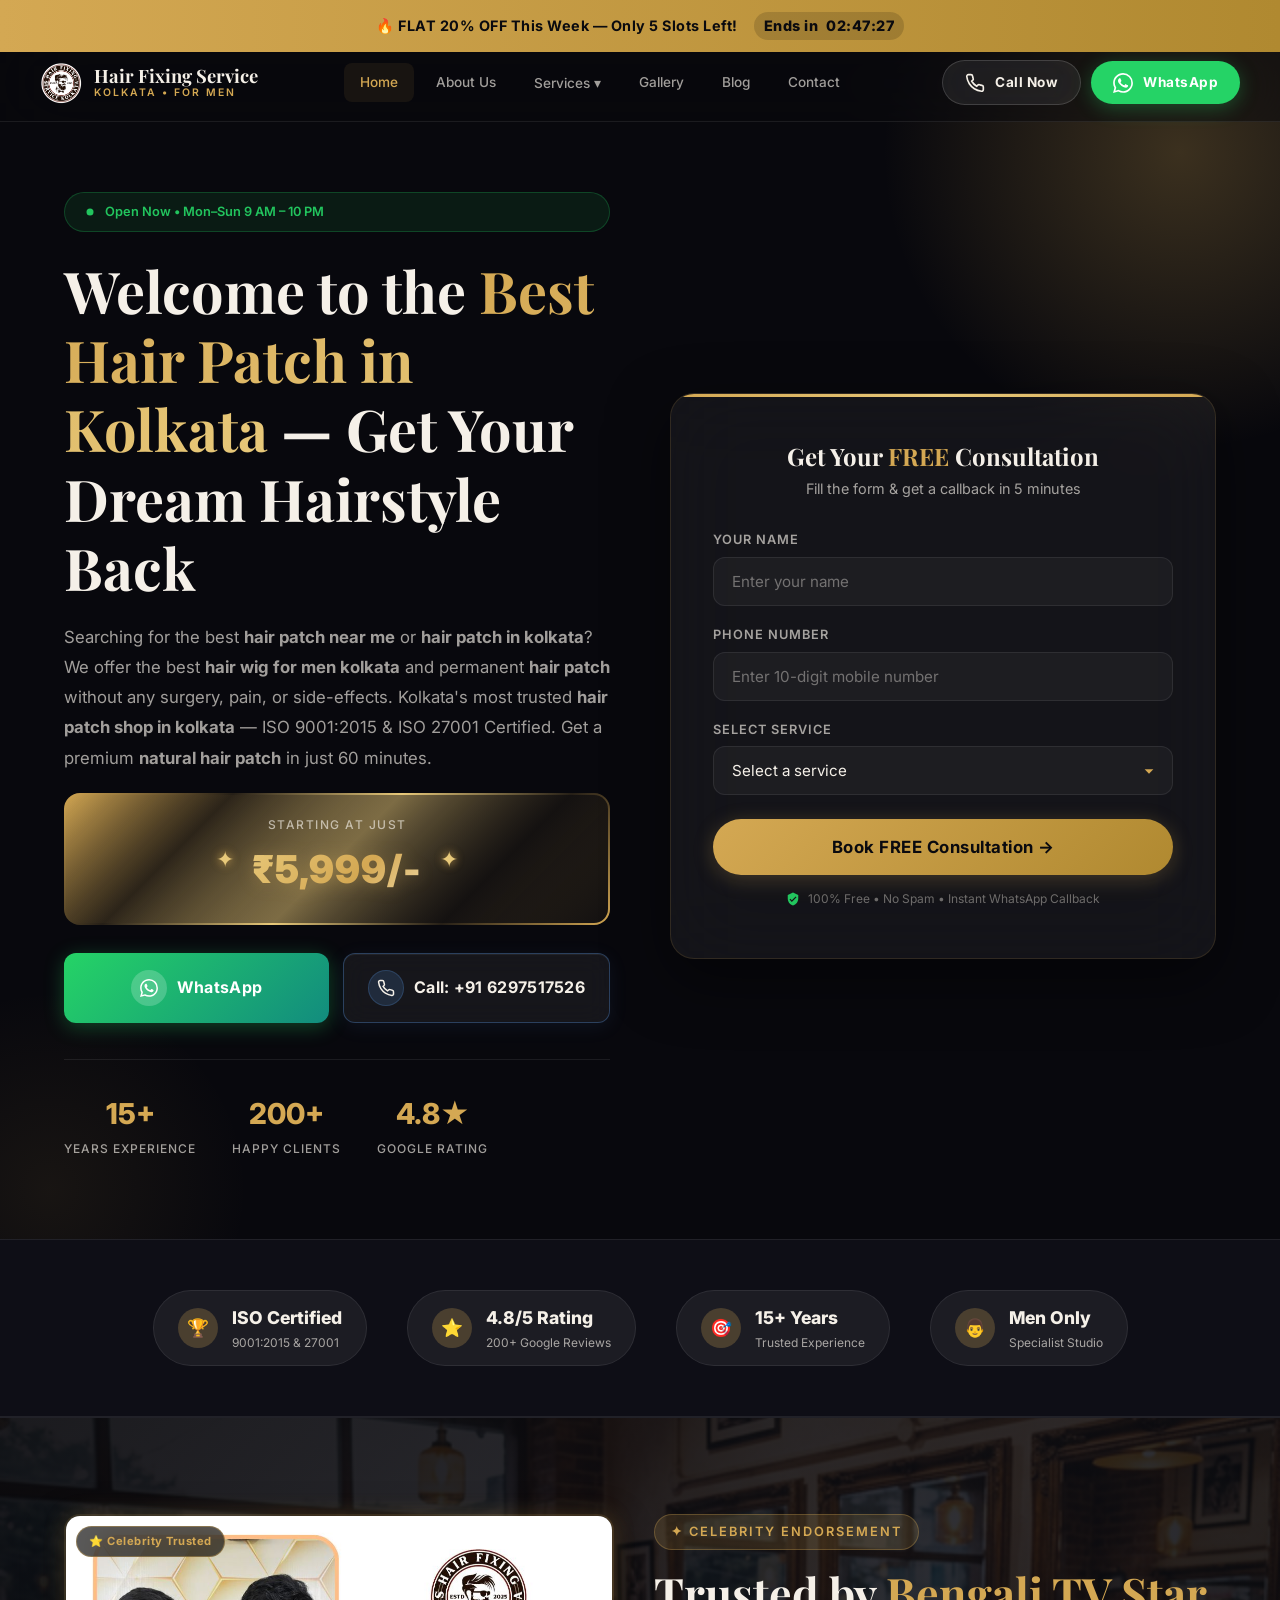
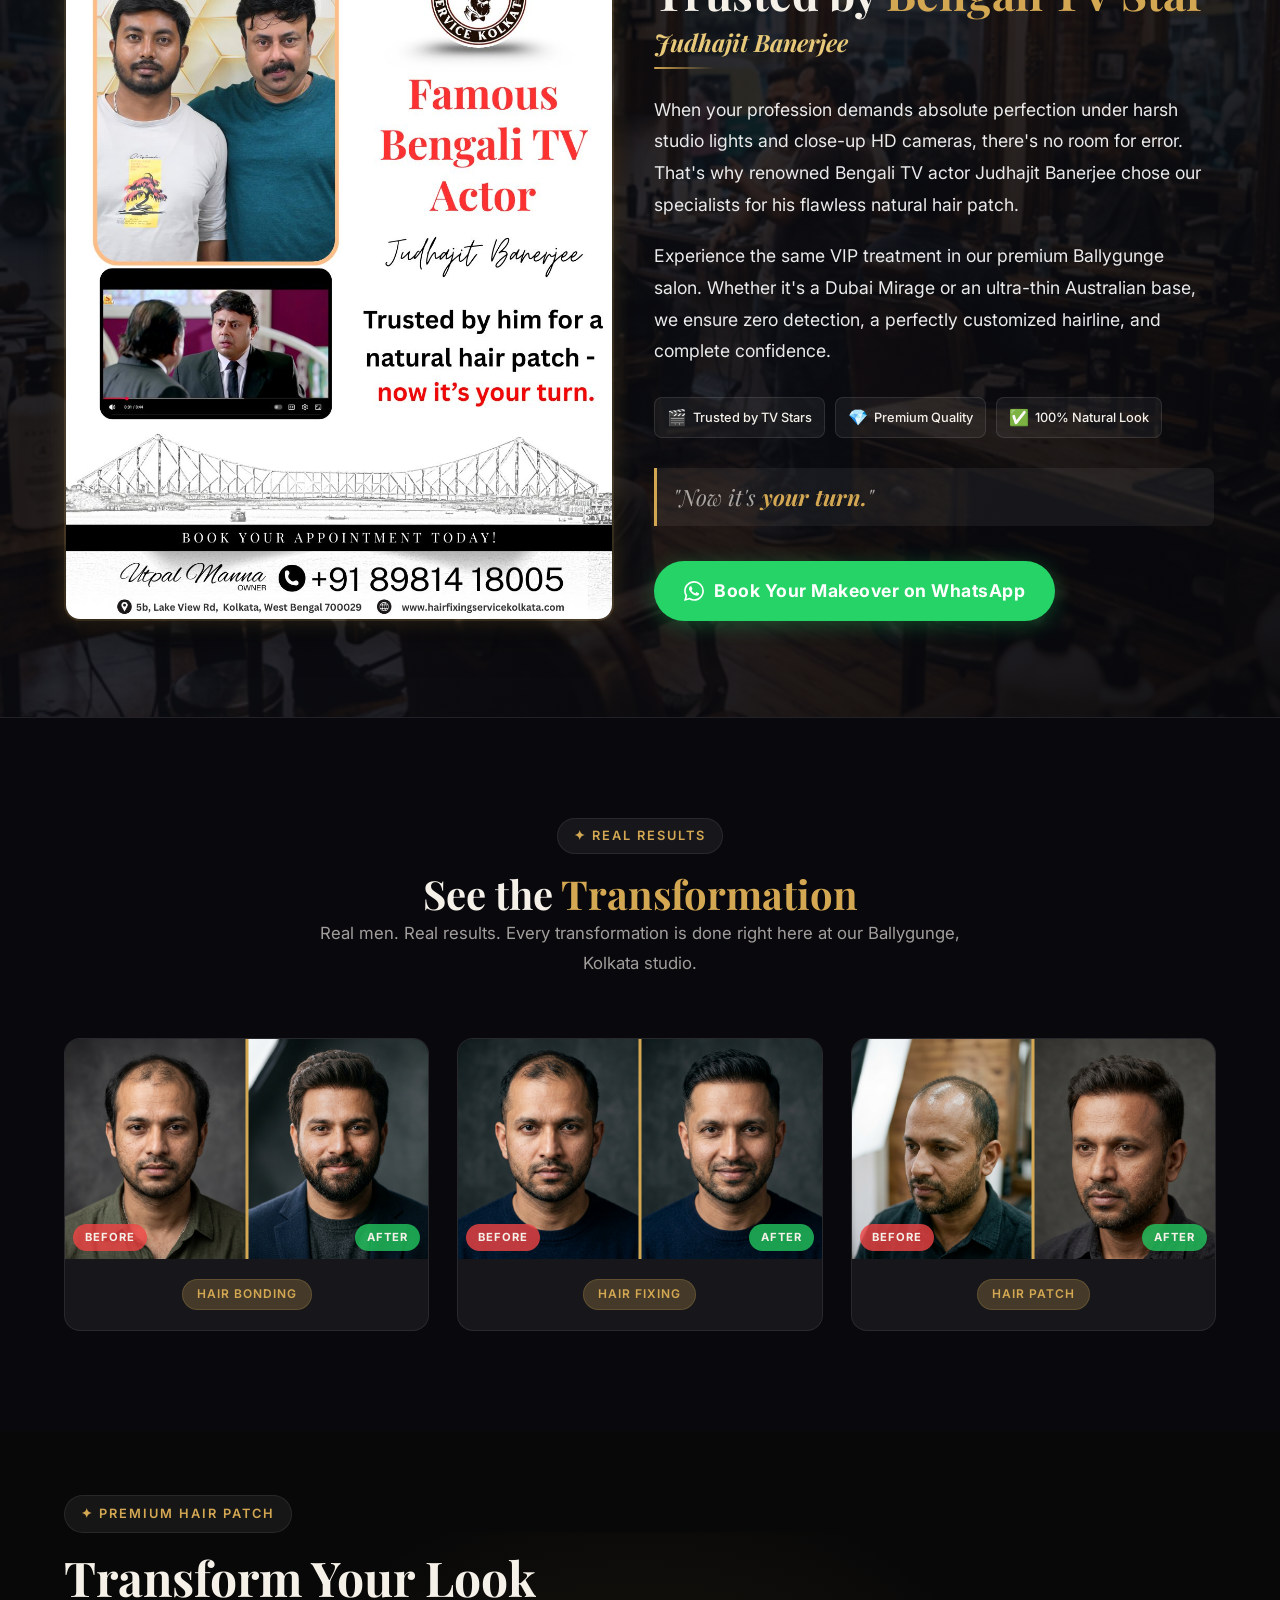
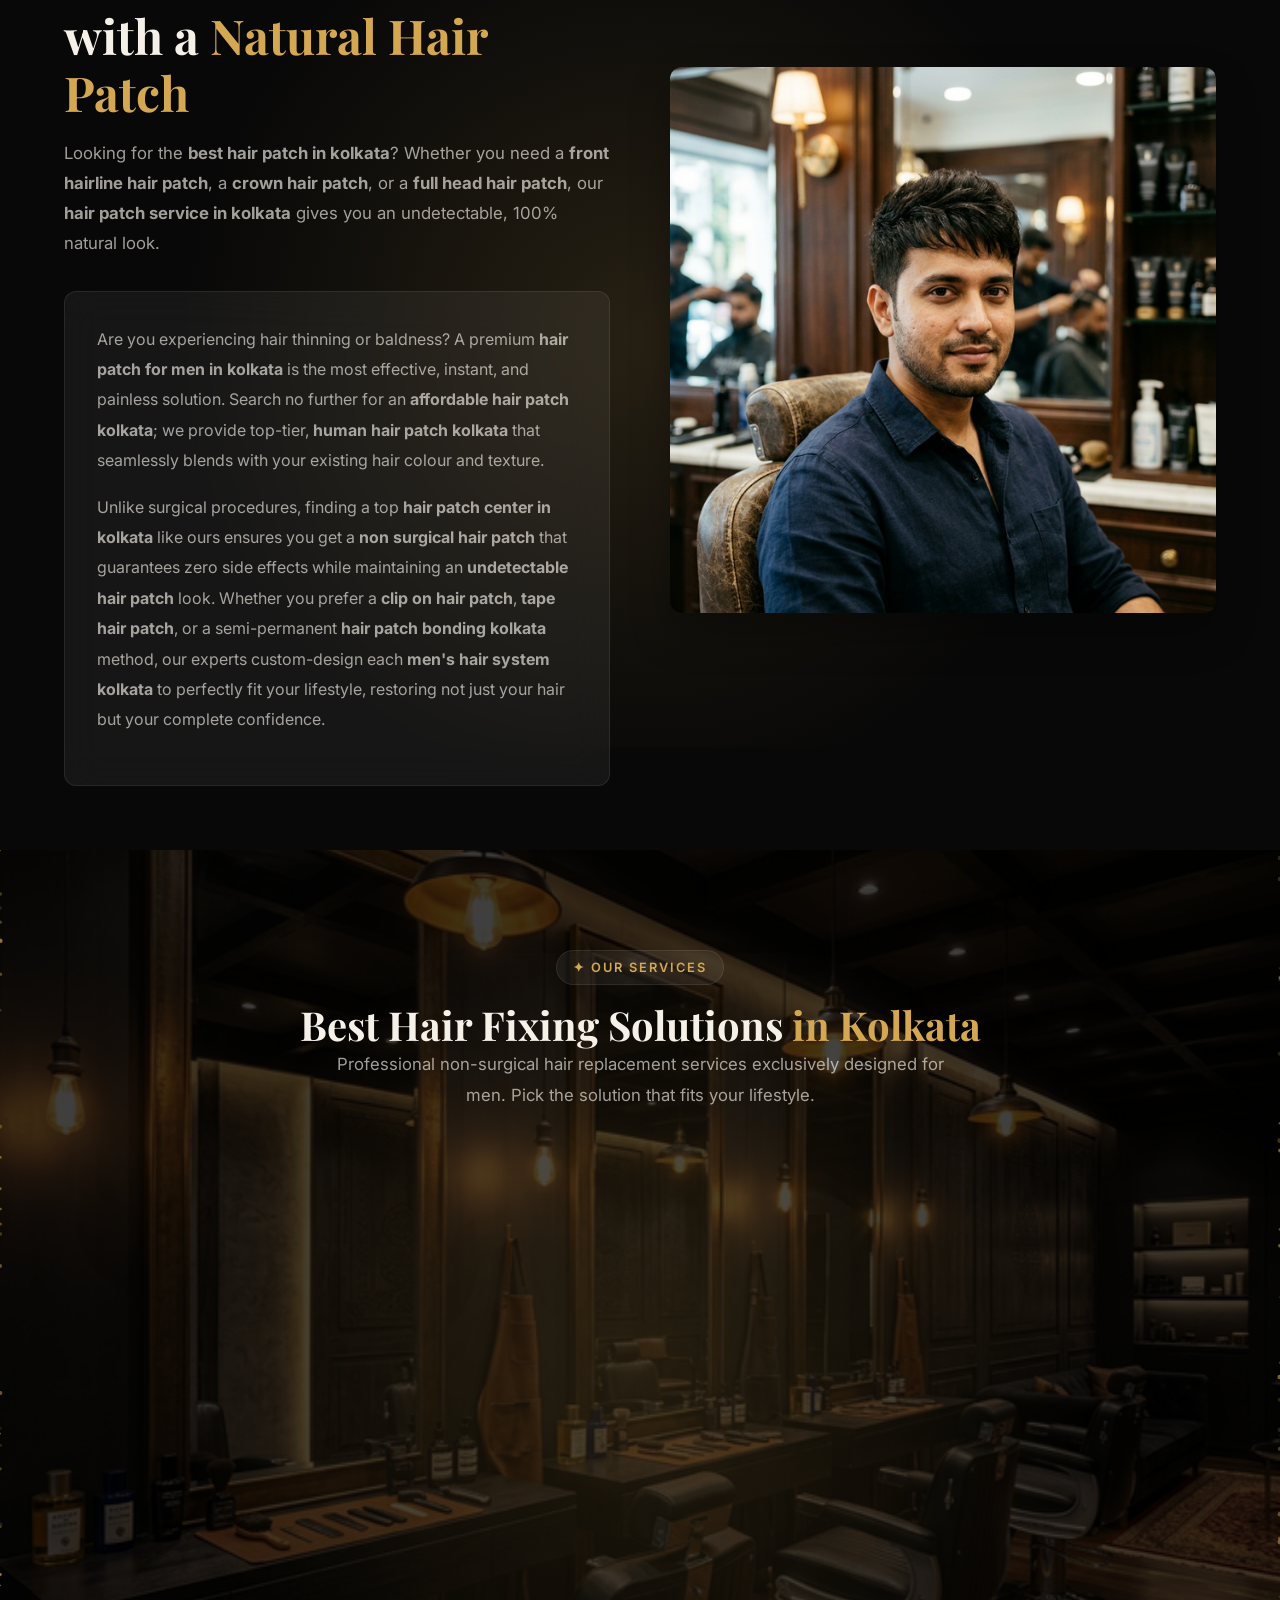
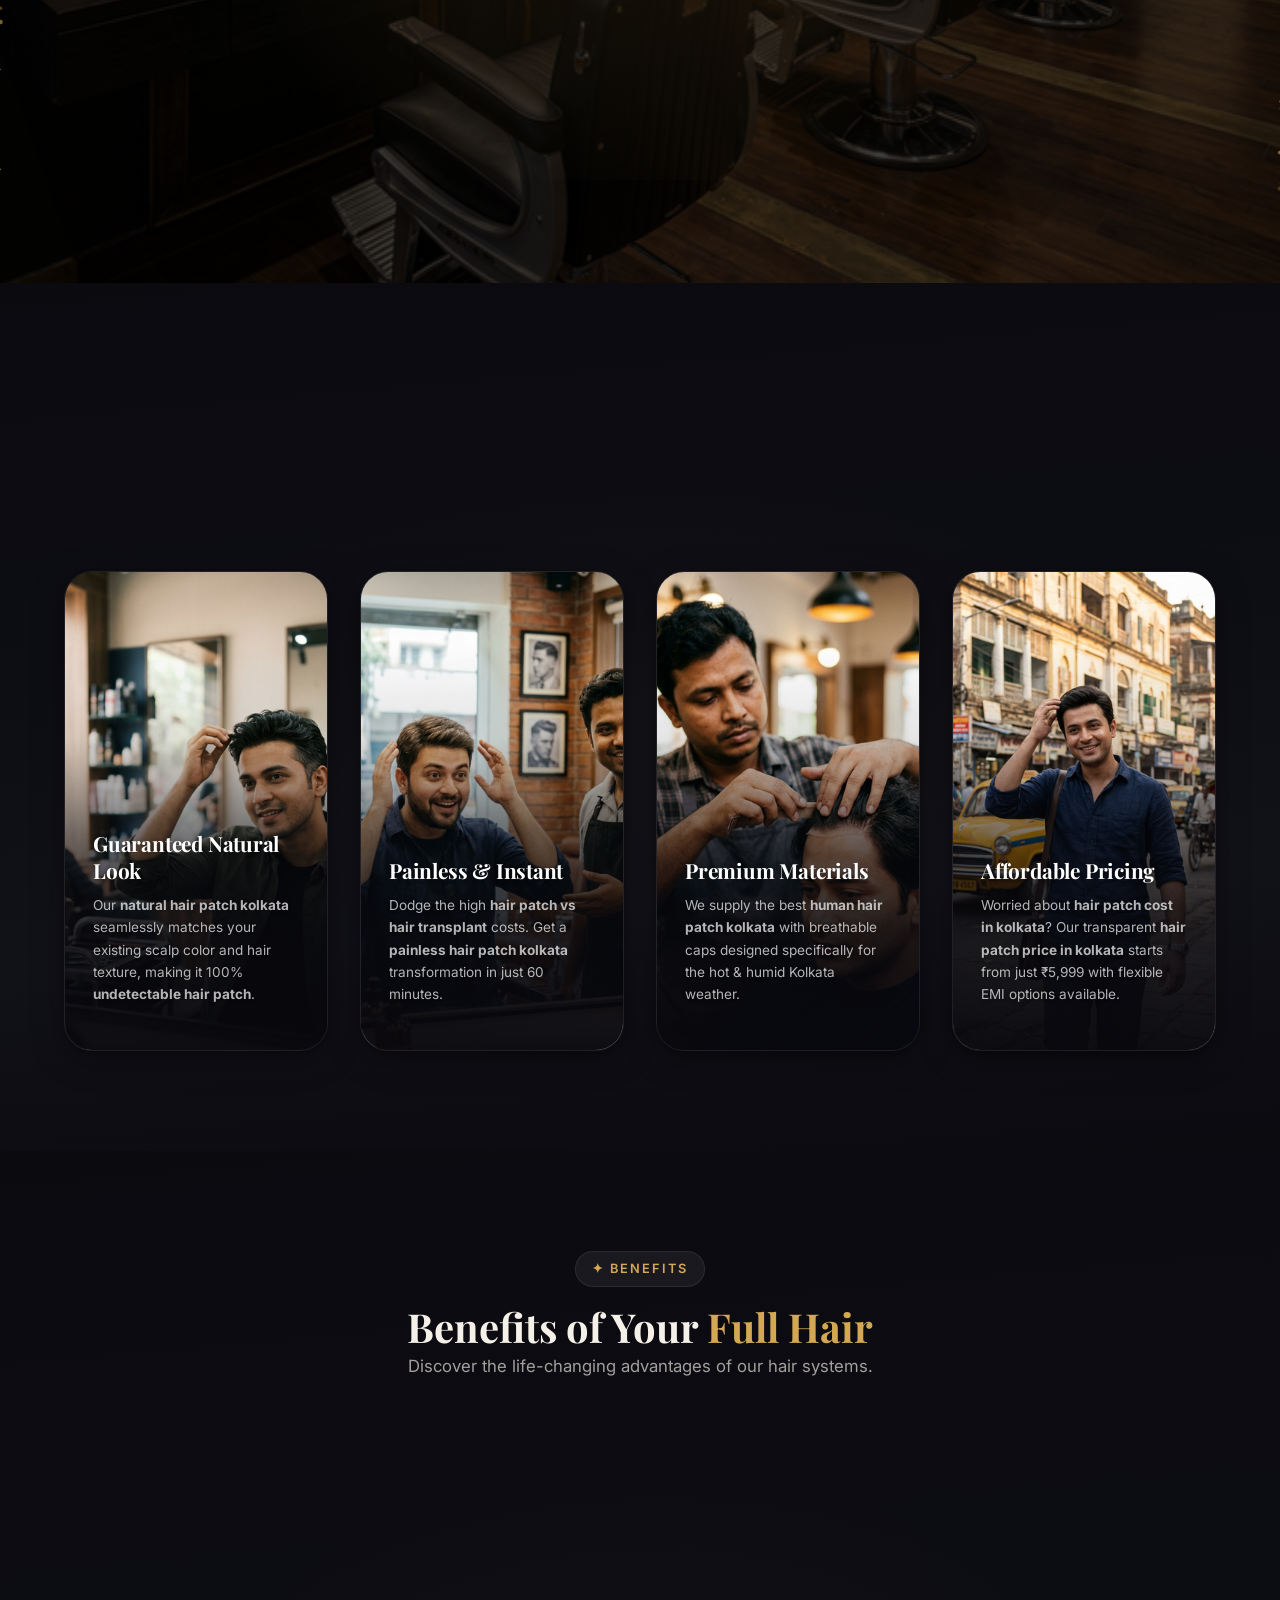
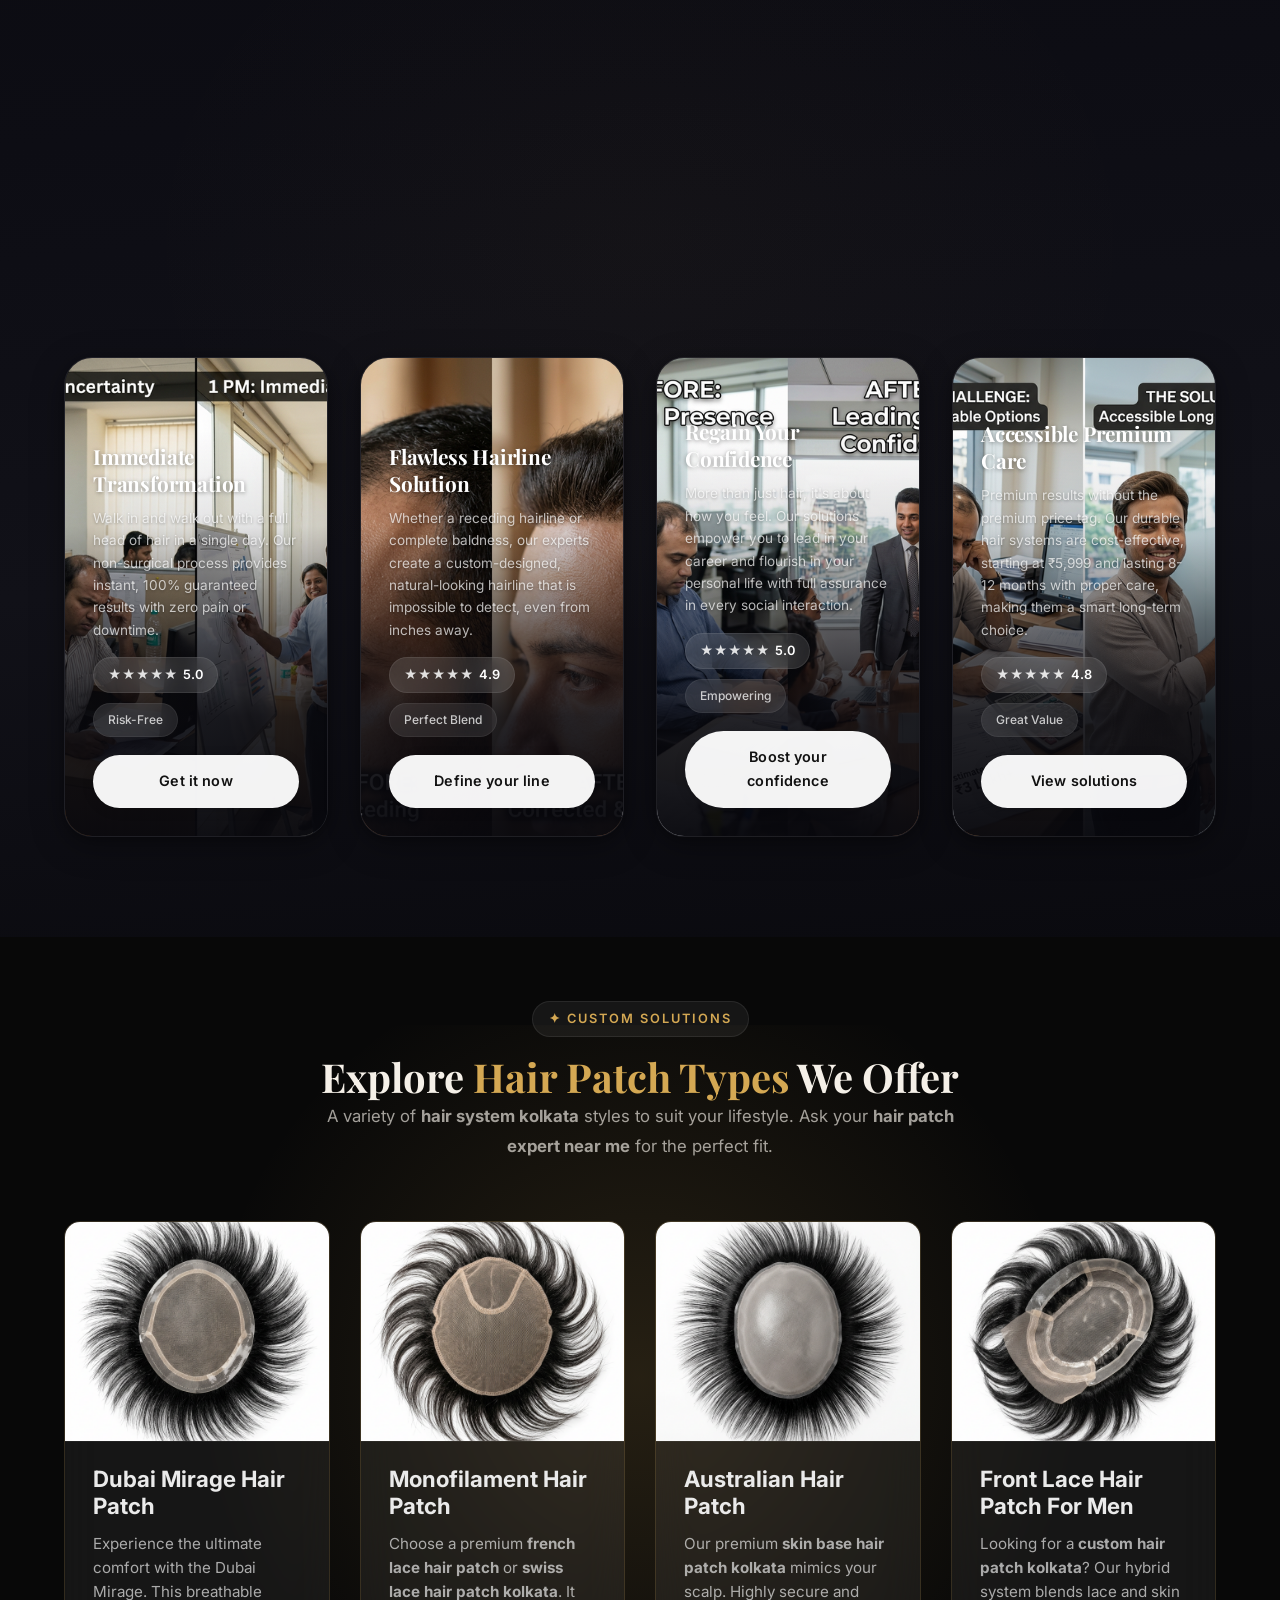
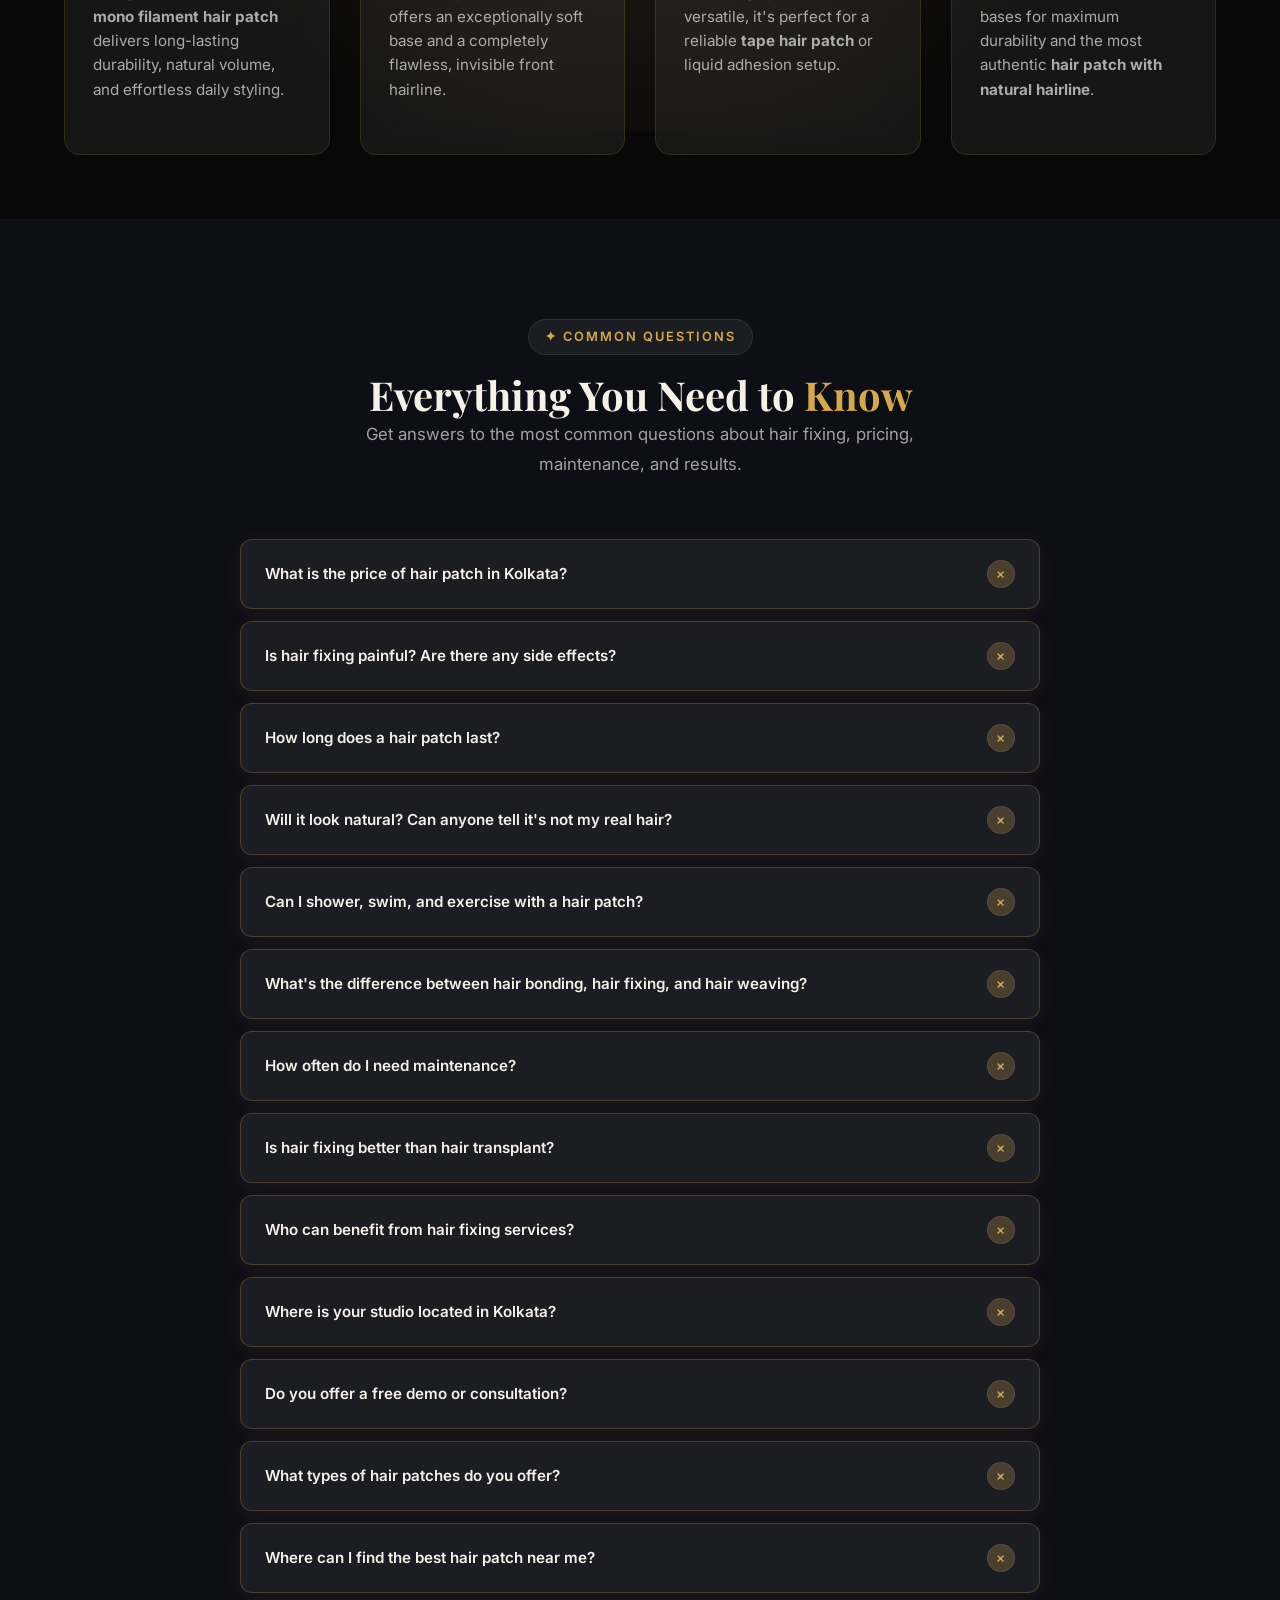
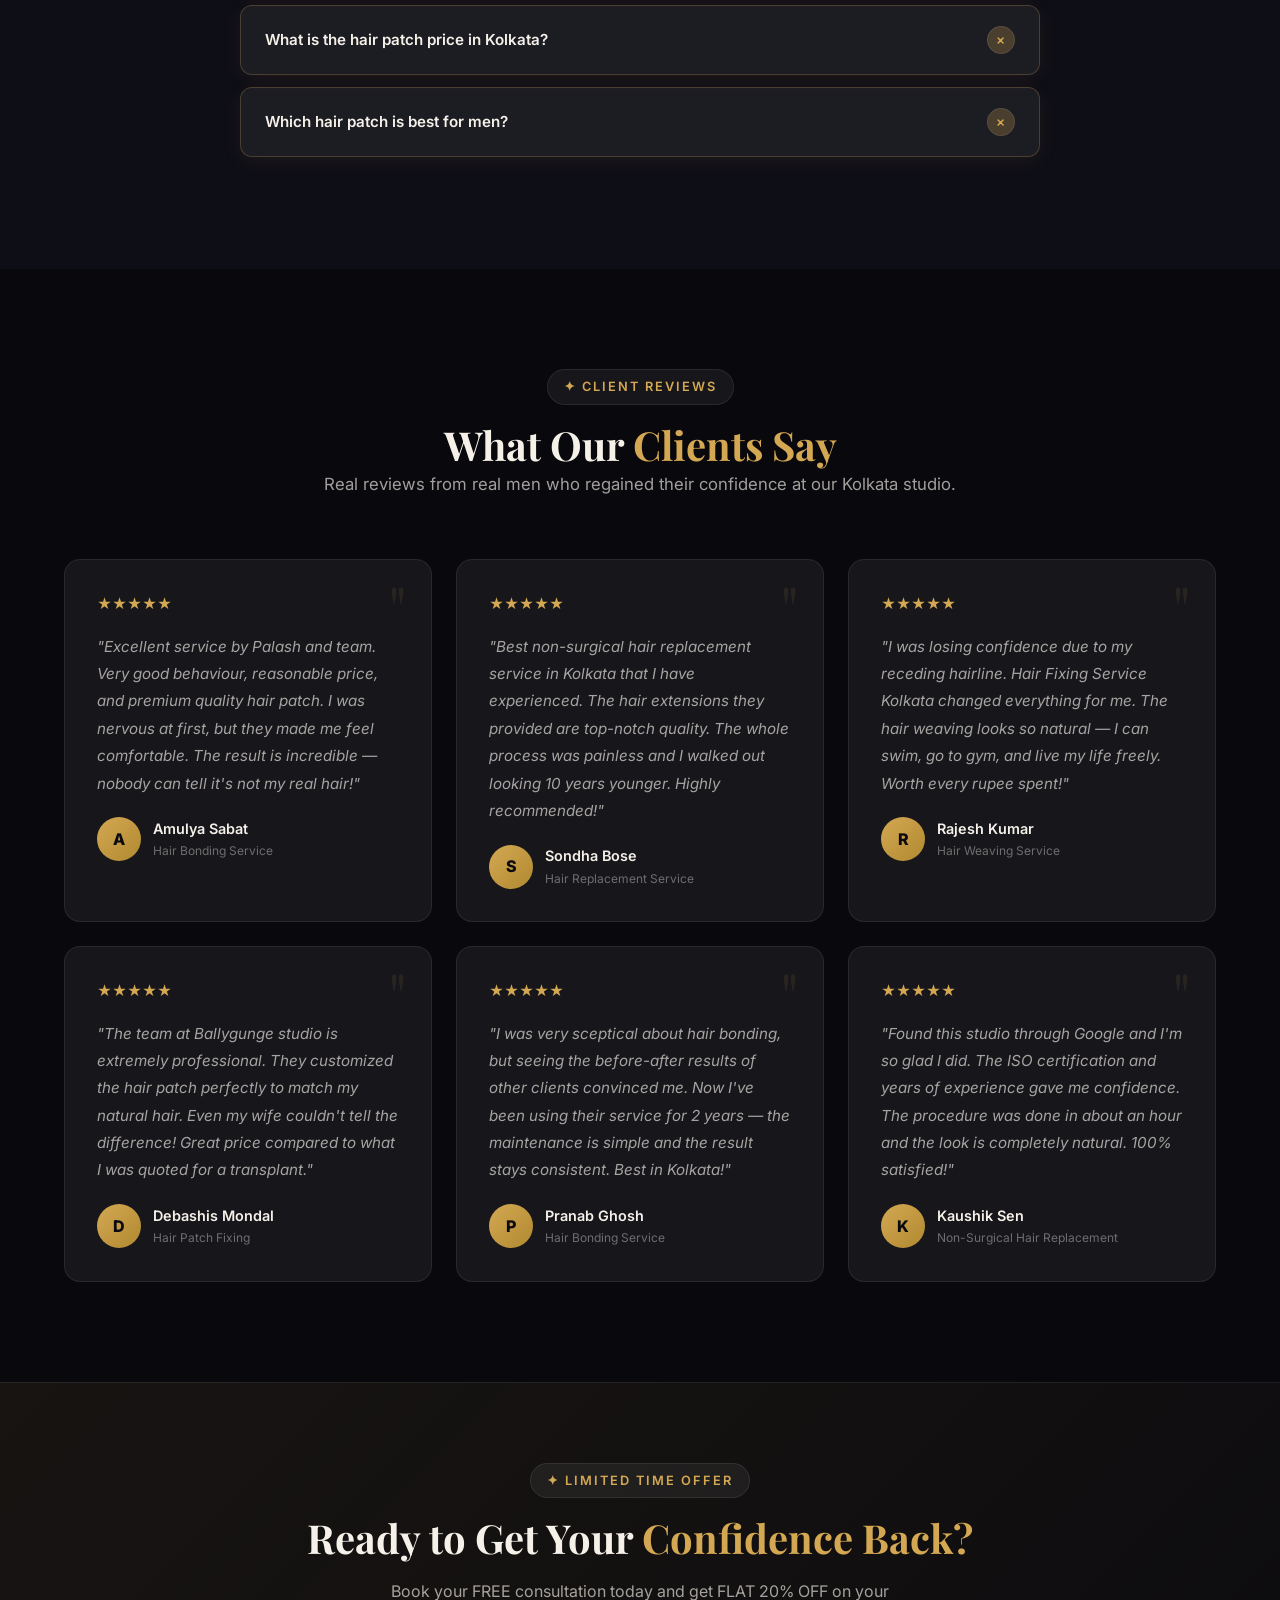
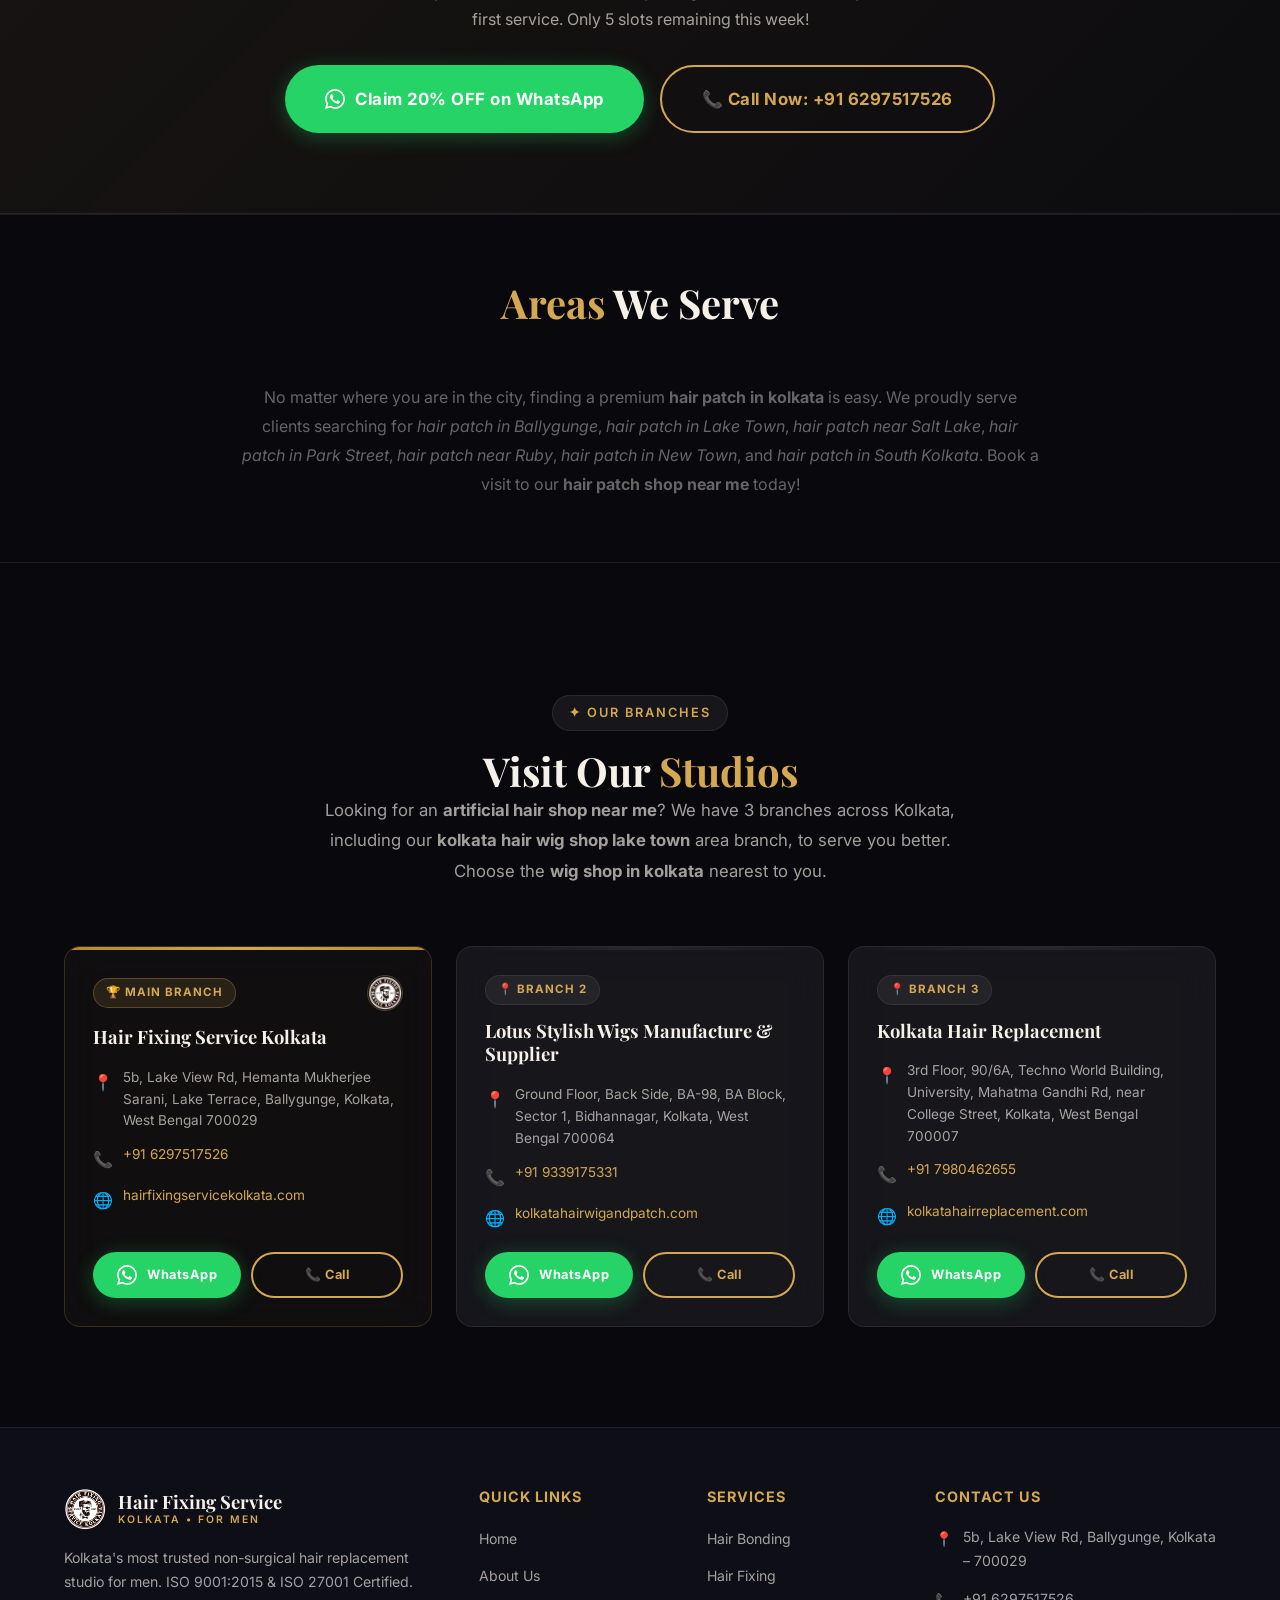
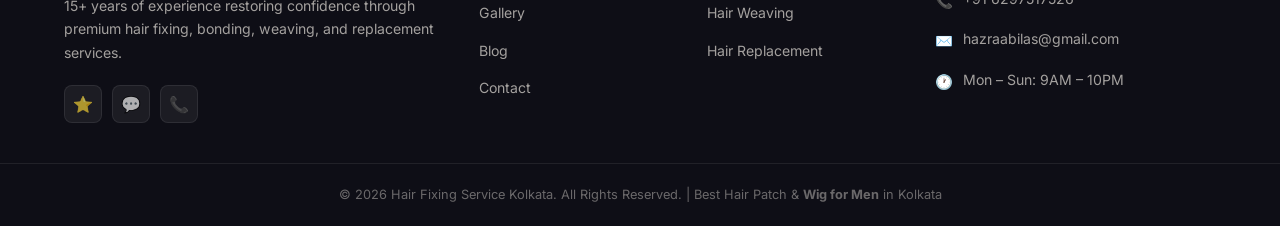
==== commit 1b358081: "update" ====
--- a/index.html
+++ b/index.html
@@ -5,9 +5,9 @@
     <meta charset="UTF-8">
     <meta name="viewport" content="width=device-width, initial-scale=1.0">
     <meta name="description"
-        content="Best hair fixing service in Kolkata for men. Hair patch, hair wig, hair bonding, hair weaving starting ₹5,999. ISO certified. 15+ years experience. Book free consultation today!">
+        content="Best hair patch & hair fixing service in Kolkata for men. Hair patch price starts at ₹5,999. ISO certified. 15+ years experience. Book free consultation today!">
     <meta name="keywords"
-        content="hair fixing service kolkata, hair patch kolkata, hair wig kolkata, best hair wig shop in kolkata, hair bonding kolkata, hair weaving kolkata, non surgical hair replacement kolkata, wig for men, hair fixing for men kolkata, best hair patch in kolkata, hair wig shop kolkata, kolkata hair wig shop, wig in kolkata, wig shop kolkata, wig shop in kolkata, wig shop near me">
+        content="hair fixing service kolkata, hair patch, hair patch near me, hair patch in kolkata, hair patch price, hair patch price in kolkata, hair patch for men, hair patch for men in kolkata, best hair patch, best hair patch in kolkata, best hair patch near me, hair patch cost in kolkata, hair patch shop in kolkata, hair patch shop near me, hair patch centre in kolkata, hair patch service in kolkata, natural hair patch, natural hair patch kolkata, men hair patch kolkata, hair patch fixing near me, hair patch bonding kolkata, affordable hair patch kolkata, premium hair patch kolkata, human hair patch kolkata, synthetic hair patch kolkata, lace hair patch kolkata, skin base hair patch kolkata, mono filament hair patch, french lace hair patch, swiss lace hair patch kolkata, custom hair patch kolkata, hair patch for baldness, hair patch for thinning hair, hair patch maintenance kolkata, hair patch before after, hair patch transformation, hair patch vs hair transplant, non surgical hair patch, painless hair patch kolkata, undetectable hair patch, permanent hair patch kolkata, hair system kolkata, hair toupee kolkata, men's hair system kolkata, front hairline hair patch, crown hair patch, full head hair patch kolkata, clip on hair patch, tape hair patch, hair patch with natural hairline, hair patch expert near me, hair wig kolkata, best hair wig shop in kolkata, hair bonding kolkata, hair weaving kolkata, non surgical hair replacement kolkata, wig for men, hair fixing for men kolkata, hair wig shop kolkata, kolkata hair wig shop, wig in kolkata, wig shop kolkata, wig shop in kolkata, wig shop near me, about hair fixing service kolkata, hair fixing studio kolkata, hair patch expert kolkata, hair bonding service in kolkata, hair bonding price in kolkata, best hair bonding for men in kolkata, hair patch bonding, artificial hair shop near me, hair patch fixing kolkata, best hair fixing kolkata, instant hair replacement, wig center near me, hair weaving service kolkata, hair weaving price kolkata, non surgical hair weaving, hair fixing gallery kolkata, before after hair transformation, hair bonding results, hair fixing results, hair fixing blog kolkata, hair patch maintenance tips, hair bonding vs fixing, hair replacement tips, contact hair fixing kolkata, kolkata hair wig shop lake town, hair wig for men">
     <meta name="author" content="Hair Fixing Service Kolkata">
     <meta name="robots" content="index, follow">
 
@@ -23,8 +23,8 @@
     <!-- Favicon -->
     <link rel="icon" href="images/logo.png" sizes="32x32">
 
-    <!-- Stylesheets -->
-    <link rel="stylesheet" href="css/styles.css">
+    <!-- Custom CSS -->
+    <link rel="stylesheet" href="css/styles.css?v=2.1">
 
     <!-- Schema Markup -->
     <script type="application/ld+json">
@@ -136,16 +136,19 @@
                 </div>
 
                 <h1 class="hero-stagger" data-delay="1">
-                    Welcome to the <span class="highlight"><strong>Best Wig Shop in Kolkata</strong></span> — Get Your
+                    Welcome to the <span class="highlight"><strong>Best Hair Patch in Kolkata</strong></span> — Get Your
                     Dream Hairstyle
                     Back
                 </h1>
 
                 <p class="hero-description hero-stagger" data-delay="2">
-                    Searching for a <strong>wig shop near me</strong> or a <strong>wig center near me</strong>? We offer
-                    the best <strong>hair wig for men kolkata</strong> without any surgery, pain, or side-effects.
-                    Kolkata's most trusted <strong>hair wig shop kolkata</strong> — ISO 9001:2015 & ISO 27001 Certified.
-                    Get premium <strong>false hair for men</strong> in just 60 minutes.
+                    Searching for the best <strong>hair patch near me</strong> or <strong>hair patch in
+                        kolkata</strong>? We offer
+                    the best <strong>hair wig for men kolkata</strong> and permanent <strong>hair patch</strong> without
+                    any surgery, pain, or side-effects.
+                    Kolkata's most trusted <strong>hair patch shop in kolkata</strong> — ISO 9001:2015 & ISO 27001
+                    Certified.
+                    Get a premium <strong>natural hair patch</strong> in just 60 minutes.
                 </p>
 
                 <!-- Premium Price Badge -->
@@ -243,7 +246,6 @@
                     </div>
                 </div>
             </div>
-        </div>
     </section>
 
     <!-- ═══ TRUST BAR ═══ -->
@@ -281,8 +283,24 @@
     </section>
 
     <!-- ═══ CELEBRITY ENDORSEMENT BANNER ═══ -->
-    <section class="celebrity-banner" id="celebrityBanner">
-        <div class="container">
+    <section class="celebrity-banner relative-z" id="celebrityBanner"
+        style="position: relative; overflow: hidden; padding: 6rem 0;">
+        <!-- Background Layer with Parallax -->
+        <div class="celebrity-bg-parallax" style="
+            position: absolute; 
+            top: -50px; left: 0; width: 100%; height: calc(100% + 100px); 
+            background: url('assets/images/kolkata_salon_bg.png') center/cover no-repeat; 
+            z-index: 1;">
+        </div>
+        <!-- Stylized Black Overlay -->
+        <div style="
+            position: absolute; 
+            inset: 0; 
+            background: linear-gradient(135deg, rgba(8,8,12,0.92) 0%, rgba(12,12,18,0.85) 50%, rgba(8,8,12,0.95) 100%); 
+            z-index: 2;">
+        </div>
+
+        <div class="container relative-z" style="z-index: 3;">
             <div class="celebrity-banner-inner reveal">
                 <div class="celebrity-image-side">
                     <div class="celebrity-image-wrapper">
@@ -294,24 +312,41 @@
                     </div>
                 </div>
                 <div class="celebrity-content-side">
-                    <span class="section-tag">✦ Celebrity Endorsement</span>
-                    <h2>Trusted by <span class="text-gold">Bengali TV Star</span></h2>
-                    <h3 class="celebrity-name">Judhajit Banerjee</h3>
-                    <p class="celebrity-description">
-                        When a renowned Bengali TV actor chooses us for a natural hair patch — you know you're in the
-                        right hands.
+                    <span class="section-tag"
+                        style="background: rgba(212,168,83,0.15); border: 1px solid rgba(212,168,83,0.3);">✦ CELEBRITY
+                        ENDORSEMENT</span>
+                    <h2 style="font-size: 2.8rem; margin-bottom: 0.5rem;">Trusted by <span class="text-gold">Bengali TV
+                            Star</span></h2>
+                    <h3 class="celebrity-name"
+                        style="font-size: 1.8rem; color: var(--gold-light); margin-bottom: 25px;">Judhajit Banerjee</h3>
+                    <p class="celebrity-description"
+                        style="font-size: 1.1rem; line-height: 1.8; color: #EAEAEA; margin-bottom: 20px;">
+                        When your profession demands absolute perfection under harsh studio lights and close-up HD
+                        cameras, there's no room for error. That's why renowned Bengali TV actor Judhajit Banerjee chose
+                        our specialists for his flawless natural hair patch.
                     </p>
-                    <div class="celebrity-highlights">
-                        <div class="celeb-highlight-item"><span class="celeb-icon">🎬</span><span>Trusted by TV
-                                Stars</span></div>
-                        <div class="celeb-highlight-item"><span class="celeb-icon">💎</span><span>Premium Quality</span>
-                        </div>
-                        <div class="celeb-highlight-item"><span class="celeb-icon">✅</span><span>100% Natural
-                                Look</span></div>
-                    </div>
-                    <p class="celebrity-quote">"Now it's <strong class="text-gold">your turn.</strong>"</p>
+                    <p class="celebrity-description"
+                        style="font-size: 1.1rem; line-height: 1.8; color: #EAEAEA; margin-bottom: 30px;">
+                        Experience the same VIP treatment in our premium Ballygunge salon. Whether it's a Dubai Mirage
+                        or an ultra-thin Australian base, we ensure zero detection, a perfectly customized hairline, and
+                        complete confidence.
+                    </p>
+                    <div class="celebrity-highlights" style="margin-bottom: 30px;">
+                        <div class="celeb-highlight-item"
+                            style="background: rgba(255,255,255,0.05); border: 1px solid rgba(255,255,255,0.1);"><span
+                                class="celeb-icon">🎬</span><span>Trusted by TV Stars</span></div>
+                        <div class="celeb-highlight-item"
+                            style="background: rgba(255,255,255,0.05); border: 1px solid rgba(255,255,255,0.1);"><span
+                                class="celeb-icon">💎</span><span>Premium Quality</span></div>
+                        <div class="celeb-highlight-item"
+                            style="background: rgba(255,255,255,0.05); border: 1px solid rgba(255,255,255,0.1);"><span
+                                class="celeb-icon">✅</span><span>100% Natural Look</span></div>
+                    </div>
+                    <p class="celebrity-quote" style="margin-bottom: 35px; font-size: 1.4rem;">"Now it's <strong
+                            class="text-gold">your turn.</strong>"</p>
                     <a href="https://wa.me/916297517526?text=Hi!%20I%20saw%20the%20celebrity%20endorsement.%20I%20want%20to%20book%20a%20FREE%20consultation."
-                        class="btn btn-whatsapp btn-pulse" target="_blank">
+                        class="btn btn-whatsapp btn-pulse" style="font-size: 1.1rem; padding: 15px 30px;"
+                        target="_blank">
                         <svg class="btn-icon" viewBox="0 0 24 24" fill="currentColor">
                             <path
                                 d="M17.472 14.382c-.297-.149-1.758-.867-2.03-.967-.273-.099-.471-.148-.67.15-.197.297-.767.966-.94 1.164-.173.199-.347.223-.644.075-.297-.15-1.255-.463-2.39-1.475-.883-.788-1.48-1.761-1.653-2.059-.173-.297-.018-.458.13-.606.134-.133.298-.347.446-.52.149-.174.198-.298.298-.497.099-.198.05-.371-.025-.52-.075-.149-.669-1.612-.916-2.207-.242-.579-.487-.5-.669-.51-.173-.008-.371-.01-.57-.01-.198 0-.52.074-.792.372-.272.297-1.04 1.016-1.04 2.479 0 1.462 1.065 2.875 1.213 3.074.149.198 2.096 3.2 5.077 4.487.709.306 1.262.489 1.694.625.712.227 1.36.195 1.871.118.571-.085 1.758-.719 2.006-1.413.248-.694.248-1.289.173-1.413-.074-.124-.272-.198-.57-.347m-5.421 7.403h-.004a9.87 9.87 0 01-5.031-1.378l-.361-.214-3.741.982.998-3.648-.235-.374a9.86 9.86 0 01-1.51-5.26c.001-5.45 4.436-9.884 9.888-9.884 2.64 0 5.122 1.03 6.988 2.898a9.825 9.825 0 012.893 6.994c-.003 5.45-4.437 9.884-9.885 9.884m8.413-18.297A11.815 11.815 0 0012.05 0C5.495 0 .16 5.335.157 11.892c0 2.096.547 4.142 1.588 5.945L.057 24l6.305-1.654a11.882 11.882 0 005.683 1.448h.005c6.554 0 11.89-5.335 11.893-11.893a11.821 11.821 0 00-3.48-8.413z" />
@@ -376,6 +411,56 @@
         </div>
     </section>
 
+    <!-- ═══ HAIR PATCH SOLUTIONS ═══ -->
+    <section class="services luxury-services" style="padding: 4rem 0;">
+        <div class="container relative-z">
+            <style>
+                @media (max-width: 768px) {
+                    .premium-split-grid {
+                        display: flex !important;
+                        flex-direction: column-reverse;
+                    }
+                }
+            </style>
+            <div class="about-grid premium-split-grid reveal" style="align-items: center;">
+                <div class="about-text">
+                    <span class="section-tag" style="display:inline-block; margin-bottom:1rem;">✦ Premium Hair
+                        Patch</span>
+                    <h2 style="font-size: clamp(2rem, 4vw, 3rem); line-height: 1.2; margin-bottom: 1rem;">Transform Your
+                        Look with a <span class="text-gold">Natural Hair Patch</span></h2>
+                    <p class="section-subtitle"
+                        style="margin-bottom: 2rem; max-width: 100%; text-align: left; margin-left: 0;">Looking for the
+                        <strong>best hair patch in kolkata</strong>? Whether you
+                        need a <strong>front hairline hair patch</strong>, a <strong>crown hair patch</strong>, or a
+                        <strong>full head hair patch</strong>, our <strong>hair patch service in kolkata</strong> gives
+                        you
+                        an undetectable, 100% natural look.
+                    </p>
+                    <div class="glass-card" style="padding: 2rem; border-radius: 12px;">
+                        <p style="margin-bottom: 1rem;">Are you experiencing hair thinning or baldness? A premium
+                            <strong>hair patch for men in kolkata</strong> is the most effective, instant, and painless
+                            solution. Search no further for an <strong>affordable hair patch kolkata</strong>; we
+                            provide top-tier, <strong>human hair patch kolkata</strong> that seamlessly blends with your
+                            existing hair colour and texture.
+                        </p>
+                        <p>Unlike surgical procedures, finding a top <strong>hair patch center in kolkata</strong> like
+                            ours ensures you get a <strong>non surgical hair patch</strong> that guarantees zero side
+                            effects while maintaining an <strong>undetectable hair patch</strong> look. Whether you
+                            prefer a <strong>clip on hair patch</strong>, <strong>tape hair patch</strong>, or a
+                            semi-permanent <strong>hair patch bonding kolkata</strong> method, our experts custom-design
+                            each <strong>men's hair system kolkata</strong> to perfectly fit your lifestyle, restoring
+                            not just your hair but your complete confidence.</p>
+                    </div>
+                </div>
+                <div class="about-image-wrapper">
+                    <img src="assets/images/premium_hair_patch_transformation.png"
+                        alt="Premium Hair Patch Transformation in Kolkata"
+                        style="width: 100%; border-radius: 12px; height: 100%; object-fit: cover; box-shadow: 0 20px 40px rgba(0,0,0,0.3);">
+                </div>
+            </div>
+        </div>
+    </section>
+
     <!-- ═══ SERVICES SECTION ═══ -->
     <section class="services luxury-services" id="services">
         <!-- New Background Overlay -->
@@ -398,8 +483,9 @@
                     </div>
                     <div class="service-card-body">
                         <h3>Hair Bonding</h3>
-                        <p>Secure, long-lasting hair system attached using skin-friendly adhesives. Looks 100% natural
-                            and undetectable — even up close.</p>
+                        <p>Secure, long-lasting <strong>hair patch bonding kolkata</strong> using skin-friendly
+                            adhesives. A <strong>permanent hair patch kolkata</strong> solution that looks 100% natural
+                            and undetectable.</p>
                         <span class="service-price">Starting ₹5,000 — ₹24,000</span>
                         <a href="hair-bonding.html" class="btn luxe-btn-modern">Explore Service <span
                                 class="arrow">→</span></a>
@@ -413,8 +499,8 @@
                     </div>
                     <div class="service-card-body">
                         <h3>Hair Fixing</h3>
-                        <p>Instant solution for hair loss. Premium hair patches and wigs fixed seamlessly to match your
-                            natural hair colour, texture, and style.</p>
+                        <p>Instant <strong>hair patch fixing near me</strong> for hair loss. Premium <strong>hair patch
+                                for baldness</strong> fixed seamlessly to match your natural hair.</p>
                         <span class="service-price">Starting ₹8,000 — ₹40,000</span>
                         <a href="hair-fixing.html" class="btn luxe-btn-modern">Explore Service <span
                                 class="arrow">→</span></a>
@@ -448,6 +534,63 @@
                         <span class="service-price">Starting ₹5,999</span>
                         <a href="hair-replacement.html" class="btn luxe-btn-modern">Explore Service <span
                                 class="arrow">→</span></a>
+                    </div>
+                </div>
+            </div>
+        </div>
+    </section>
+
+    <!-- ═══ WHY CHOOSE OUR HAIR PATCH ═══ -->
+    <section class="benefits" style="background-color: var(--surface); padding-top: 4rem;">
+        <div class="container">
+            <div class="section-header reveal">
+                <span class="section-tag">✦ Why Us</span>
+                <h2>Why Choose Our <span class="text-gold">Hair Patch</span></h2>
+                <p class="section-subtitle">If you are searching for a <strong>hair patch shop in kolkata</strong> or a
+                    reliable <strong>hair patch centre in kolkata</strong>, here is why we are the top choice for an
+                    <strong>affordable hair patch kolkata</strong>.
+                </p>
+            </div>
+            <div class="benefits-grid">
+                <div class="benefit-card glass-card reveal">
+                    <div class="benefit-image-header">
+                        <img src="assets/images/wc_natural_look.png" alt="Guaranteed Natural Look Hair Patch">
+                    </div>
+                    <div class="benefit-card-body">
+                        <h3>Guaranteed Natural Look</h3>
+                        <p>Our <strong>natural hair patch kolkata</strong> seamlessly matches your existing scalp color
+                            and hair texture, making it 100% <strong>undetectable hair patch</strong>.</p>
+                    </div>
+                </div>
+                <div class="benefit-card glass-card reveal">
+                    <div class="benefit-image-header">
+                        <img src="assets/images/wc_painless.png" alt="Painless & Instant Hair Patch Transformation">
+                    </div>
+                    <div class="benefit-card-body">
+                        <h3>Painless & Instant</h3>
+                        <p>Dodge the high <strong>hair patch vs hair transplant</strong> costs. Get a <strong>painless
+                                hair patch kolkata</strong> transformation in just 60 minutes.</p>
+                    </div>
+                </div>
+                <div class="benefit-card glass-card reveal">
+                    <div class="benefit-image-header">
+                        <img src="assets/images/wc_materials.png" alt="Premium Human Hair Patch Materials">
+                    </div>
+                    <div class="benefit-card-body">
+                        <h3>Premium Materials</h3>
+                        <p>We supply the best <strong>human hair patch kolkata</strong> with breathable caps designed
+                            specifically for the hot & humid Kolkata weather.</p>
+                    </div>
+                </div>
+                <div class="benefit-card glass-card reveal">
+                    <div class="benefit-image-header">
+                        <img src="assets/images/wc_pricing.png" alt="Affordable Hair Patch Pricing in Kolkata">
+                    </div>
+                    <div class="benefit-card-body">
+                        <h3>Affordable Pricing</h3>
+                        <p>Worried about <strong>hair patch cost in kolkata</strong>? Our transparent <strong>hair patch
+                                price in kolkata</strong> starts from just ₹5,999 with flexible EMI options available.
+                        </p>
                     </div>
                 </div>
             </div>
@@ -603,6 +746,65 @@
         </div>
     </section>
 
+
+    <!-- ═══ HAIR PATCH TYPES ═══ -->
+    <section class="services luxury-services" style="padding: 4rem 0;">
+        <div class="container relative-z">
+            <div class="section-header reveal">
+                <span class="section-tag">✦ Custom Solutions</span>
+                <h2>Explore <span class="text-gold">Hair Patch Types</span> We Offer</h2>
+                <p class="section-subtitle">A variety of <strong>hair system kolkata</strong> styles to suit your
+                    lifestyle. Ask your <strong>hair patch expert near me</strong> for the perfect fit.</p>
+            </div>
+            <div class="service-grid modern-cards">
+                <div class="service-card glass-card luxury-tilt-card reveal" style="overflow: hidden;">
+                    <div class="service-image-header">
+                        <img src="assets/images/product_dubai_mirage.png" alt="Dubai Mirage Hair Patch">
+                    </div>
+                    <div class="service-card-body" style="padding-top: 1.5rem;">
+                        <h3>Dubai Mirage Hair Patch</h3>
+                        <p>Experience the ultimate comfort with the Dubai Mirage. This breathable <strong>mono filament
+                                hair patch</strong> delivers long-lasting durability, natural volume, and effortless
+                            daily styling.</p>
+                    </div>
+                </div>
+                <div class="service-card glass-card luxury-tilt-card reveal" style="overflow: hidden;">
+                    <div class="service-image-header">
+                        <img src="assets/images/product_monofilament.png" alt="Monofilament Hair Patch">
+                    </div>
+                    <div class="service-card-body" style="padding-top: 1.5rem;">
+                        <h3>Monofilament Hair Patch</h3>
+                        <p>Choose a premium <strong>french lace hair patch</strong> or <strong>swiss lace hair patch
+                                kolkata</strong>. It offers an exceptionally soft base and a completely flawless,
+                            invisible front hairline.</p>
+                    </div>
+                </div>
+                <div class="service-card glass-card luxury-tilt-card reveal" style="overflow: hidden;">
+                    <div class="service-image-header">
+                        <img src="assets/images/product_australian.png" alt="Australian Hair Patch">
+                    </div>
+                    <div class="service-card-body" style="padding-top: 1.5rem;">
+                        <h3>Australian Hair Patch</h3>
+                        <p>Our premium <strong>skin base hair patch kolkata</strong> mimics your scalp. Highly secure
+                            and versatile, it's perfect for a reliable <strong>tape hair patch</strong> or liquid
+                            adhesion setup.</p>
+                    </div>
+                </div>
+                <div class="service-card glass-card luxury-tilt-card reveal" style="overflow: hidden;">
+                    <div class="service-image-header">
+                        <img src="assets/images/product_front_lace.png" alt="Front Lace Hair Patch">
+                    </div>
+                    <div class="service-card-body" style="padding-top: 1.5rem;">
+                        <h3>Front Lace Hair Patch For Men</h3>
+                        <p>Looking for a <strong>custom hair patch kolkata</strong>? Our hybrid system blends lace and
+                            skin bases for maximum durability and the most authentic <strong>hair patch with natural
+                                hairline</strong>.</p>
+                    </div>
+                </div>
+            </div>
+        </div>
+    </section>
+
     <!-- ═══ FAQ SECTION ═══ -->
     <section class="faq" id="faq">
         <div class="container">
@@ -786,6 +988,51 @@
                             (PU), French Lace, and custom hybrid systems. Each type is suited for different scalp
                             conditions, budgets, and lifestyle preferences. Our experts will help you choose the perfect
                             one during your free consultation.
+                        </div>
+                    </div>
+                </div>
+
+                <div class="faq-item reveal">
+                    <div class="faq-question">
+                        <h4>Where can I find the best hair patch near me?</h4>
+                        <span class="faq-toggle">+</span>
+                    </div>
+                    <div class="faq-answer">
+                        <div class="faq-answer-inner">
+                            If you are in Kolkata and looking for a "<strong>hair patch near me</strong>", our top-rated
+                            <strong>hair patch centre in kolkata</strong> located in Ballygunge is your best option. We
+                            provide premium <strong>hair patch service in kolkata</strong> with guaranteed 100% natural
+                            results.
+                        </div>
+                    </div>
+                </div>
+
+                <div class="faq-item reveal">
+                    <div class="faq-question">
+                        <h4>What is the hair patch price in Kolkata?</h4>
+                        <span class="faq-toggle">+</span>
+                    </div>
+                    <div class="faq-answer">
+                        <div class="faq-answer-inner">
+                            <strong>Hair patch price in kolkata</strong> varies based on the base material and hair
+                            quality. At our <strong>hair patch shop in kolkata</strong>, the <strong>hair patch cost in
+                                kolkata</strong> starts from just ₹5,999. We offer an <strong>affordable hair patch
+                                kolkata</strong> without compromising on the premium quality.
+                        </div>
+                    </div>
+                </div>
+
+                <div class="faq-item reveal">
+                    <div class="faq-question">
+                        <h4>Which hair patch is best for men?</h4>
+                        <span class="faq-toggle">+</span>
+                    </div>
+                    <div class="faq-answer">
+                        <div class="faq-answer-inner">
+                            The best <strong>hair patch for men in kolkata</strong> depends on your lifestyle and skin
+                            type. A <strong>human hair patch kolkata</strong> with a French lace or Mono-filament base
+                            is very popular because it provides the most <strong>natural hair patch</strong> look and a
+                            breathable, <strong>undetectable hair patch</strong> hairline.
                         </div>
                     </div>
                 </div>
@@ -914,6 +1161,22 @@
         </div>
     </section>
 
+    <!-- ═══ AREAS WE SERVE ═══ -->
+    <section class="trust-bar reveal" style="padding: 4rem 0; margin-bottom: 2rem; background: var(--surface);">
+        <div class="container" style="flex-direction: column; text-align: center;">
+            <div class="section-header reveal" style="margin-bottom: 1rem;">
+                <h2><span class="text-gold">Areas</span> We Serve</h2>
+            </div>
+            <p style="color: var(--text-muted); max-width: 800px; margin: 0 auto; line-height: 1.8;">
+                No matter where you are in the city, finding a premium <strong>hair patch in kolkata</strong> is easy.
+                We proudly serve clients searching for <em>hair patch in Ballygunge</em>, <em>hair patch in Lake
+                    Town</em>, <em>hair patch near Salt Lake</em>, <em>hair patch in Park Street</em>, <em>hair patch
+                    near Ruby</em>, <em>hair patch in New Town</em>, and <em>hair patch in South Kolkata</em>. Book a
+                visit to our <strong>hair patch shop near me</strong> today!
+            </p>
+        </div>
+    </section>
+
     <!-- ═══ OUR BRANCHES ═══ -->
     <section class="branches" id="branches">
         <div class="container">
@@ -1102,8 +1365,8 @@
 
         <div class="footer-bottom">
             <div class="container">
-                © 2026 Hair Fixing Service Kolkata. All Rights Reserved. | Best Hair Patch & <strong>Wig for
-                    Men</strong> in Kolkata
+                © 2026 Hair Fixing Service Kolkata. All Rights Reserved. | Best Hair Patch & <strong>Wig for Men</strong> in Kolkata
+                
             </div>
         </div>
     </footer>
--- a/css/styles.css
+++ b/css/styles.css
@@ -2708,16 +2708,18 @@
 
 .celebrity-banner-inner {
     display: grid;
-    grid-template-columns: 320px 1fr;
+    grid-template-columns: 550px 1fr;
     gap: 40px;
-    align-items: center;
+    align-items: stretch;
     position: relative;
     z-index: 2;
 }
 
 .celebrity-image-side {
     display: flex;
-    justify-content: center;
+    justify-content: flex-end;
+    align-items: stretch;
+    height: 100%;
 }
 
 .celebrity-image-wrapper {
@@ -2727,7 +2729,8 @@
     box-shadow: 0 12px 40px rgba(0, 0, 0, 0.4), 0 0 20px var(--gold-glow);
     border: 2px solid rgba(212, 168, 83, 0.2);
     transition: all var(--transition-slow);
-    max-width: 320px;
+    width: 100%;
+    height: 100%;
 }
 
 .celebrity-image-wrapper:hover {
@@ -2738,7 +2741,9 @@
 
 .celebrity-image-wrapper img {
     width: 100%;
-    height: auto;
+    height: 100%;
+    object-fit: cover;
+    object-position: center 20%;
     display: block;
     transition: transform var(--transition-slow);
 }
@@ -2856,11 +2861,17 @@
         grid-template-columns: 1fr;
         gap: 24px;
         text-align: center;
+        align-items: center;
     }
 
     .celebrity-image-wrapper {
-        max-width: 260px;
+        max-width: 360px;
+        height: auto;
         margin: 0 auto;
+    }
+
+    .celebrity-image-wrapper img {
+        height: auto;
     }
 
     .celebrity-content-side {
@@ -2890,6 +2901,15 @@
     padding: var(--section-padding);
     background: var(--bg-primary);
 }
+
+.branches .section-header {
+    text-align: center;
+    margin-bottom: 60px;
+    max-width: 800px;
+    margin-left: auto;
+    margin-right: auto;
+}
+
 
 .branches-grid {
     display: grid !important;
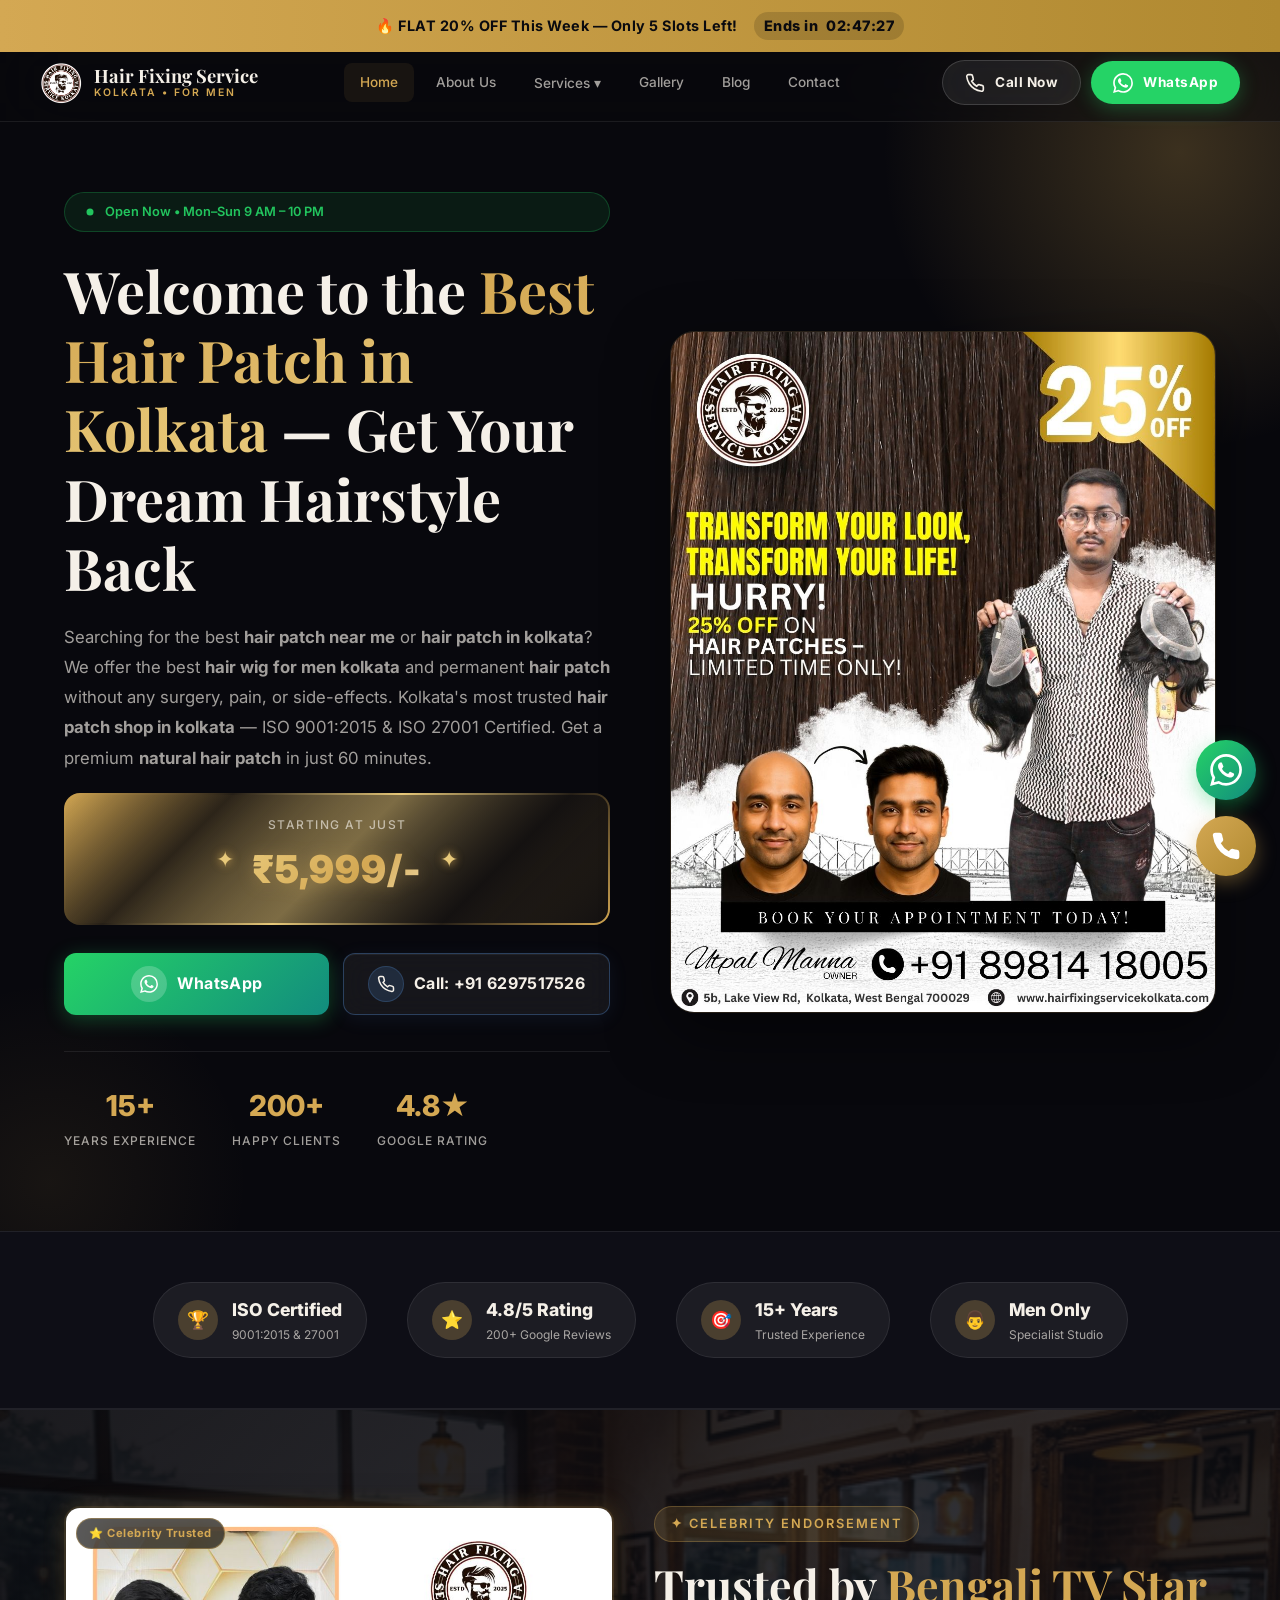
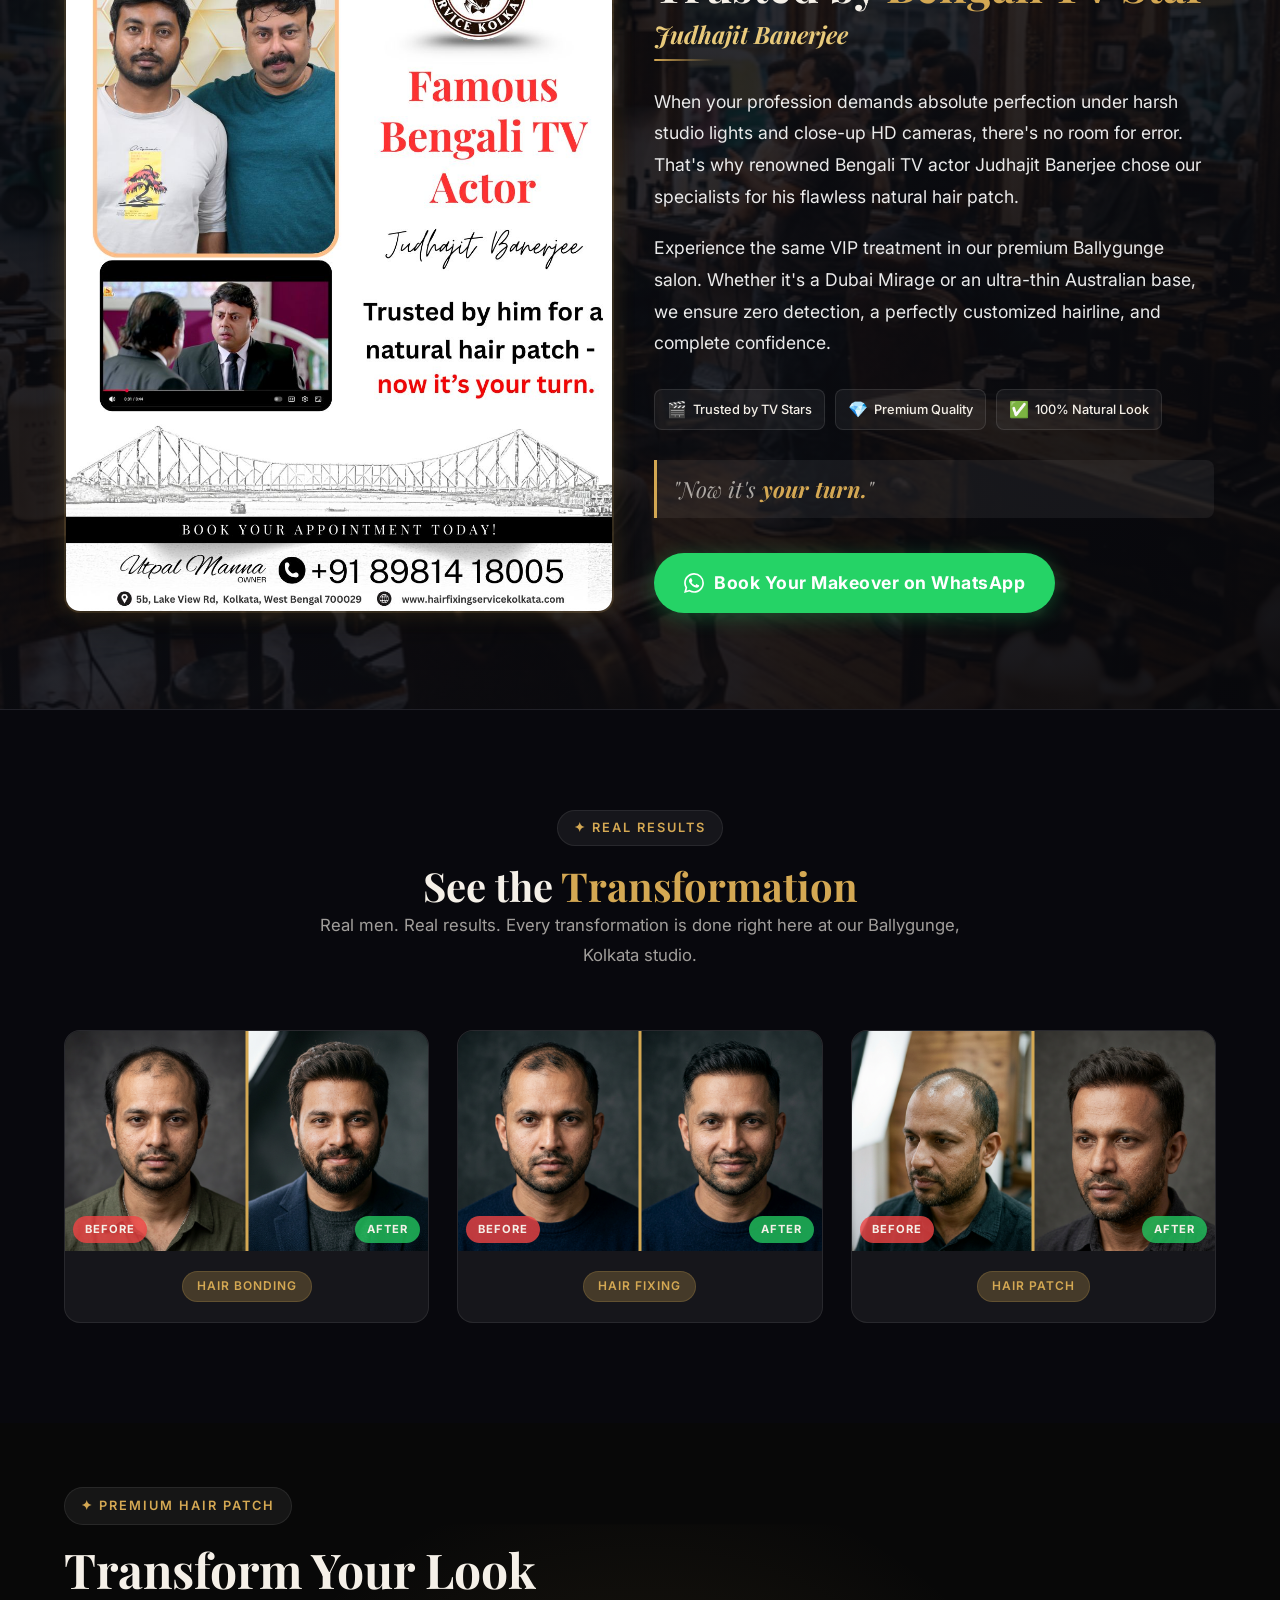
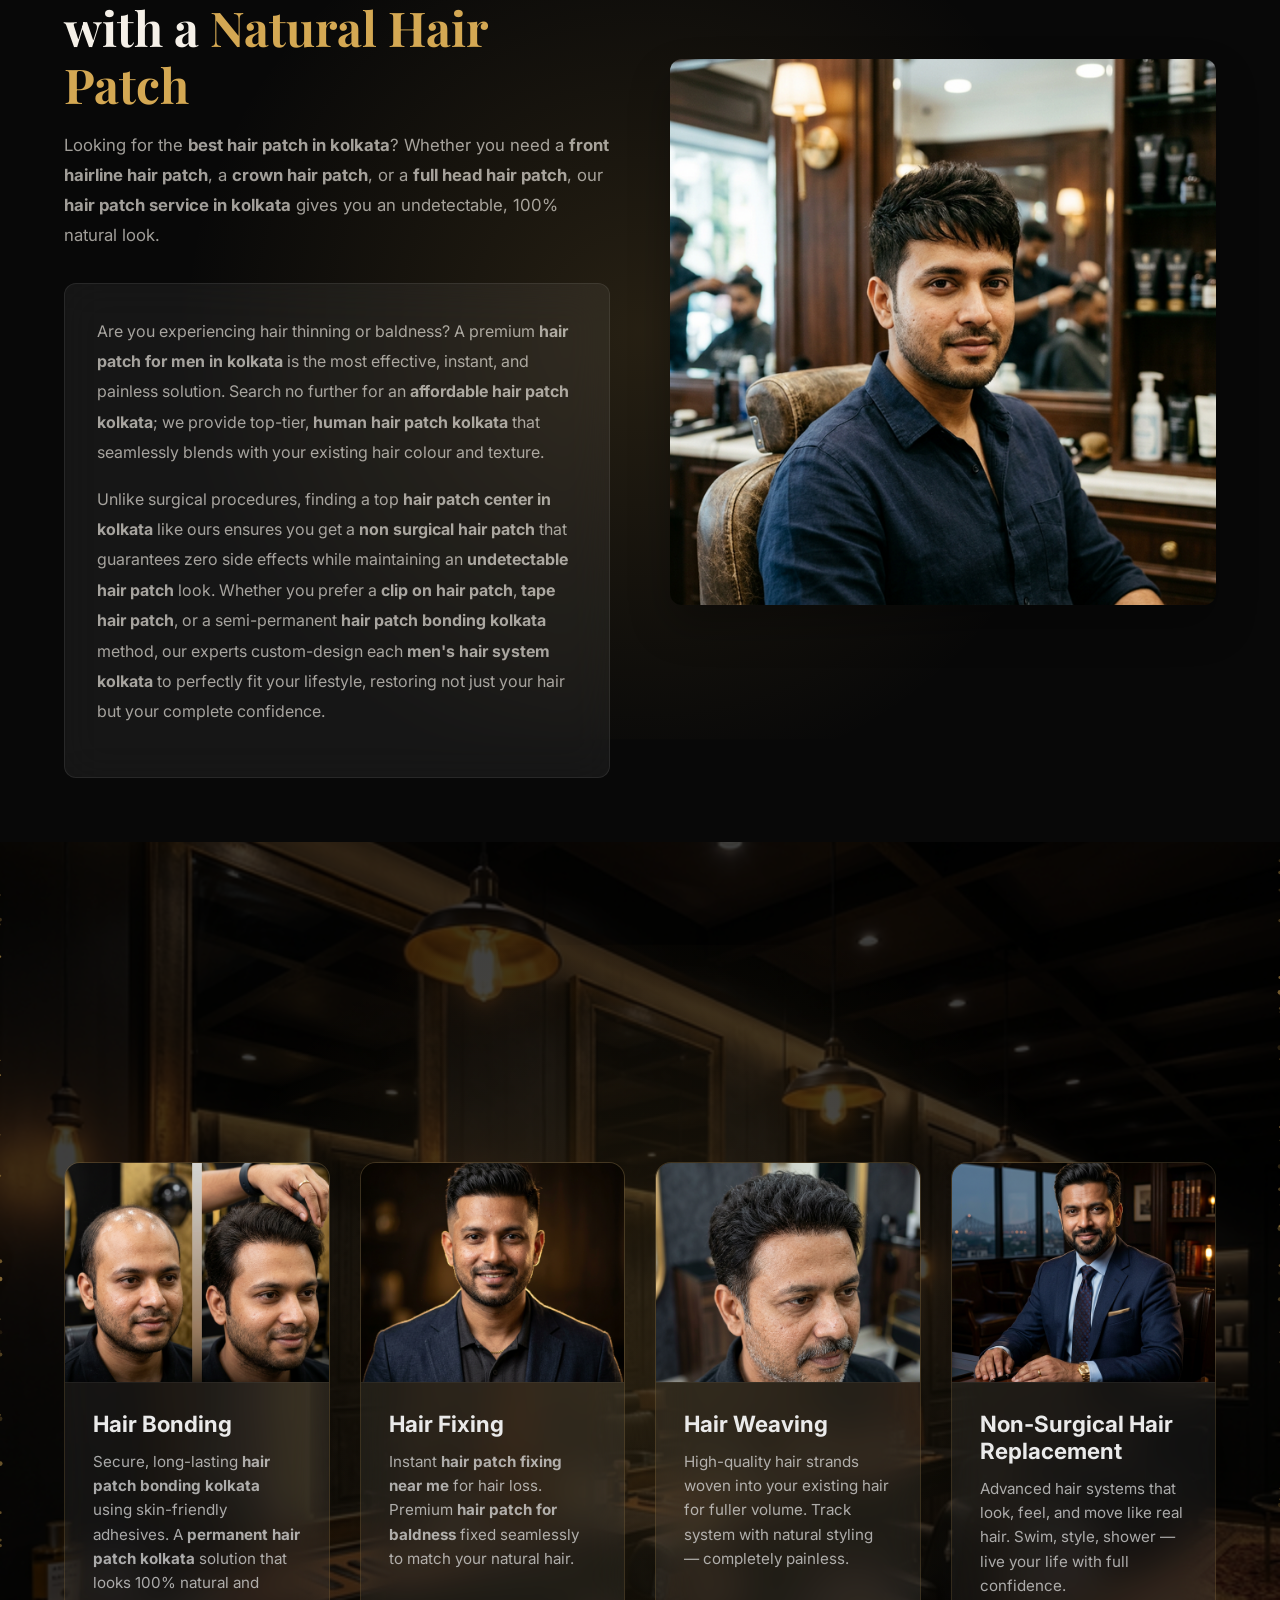
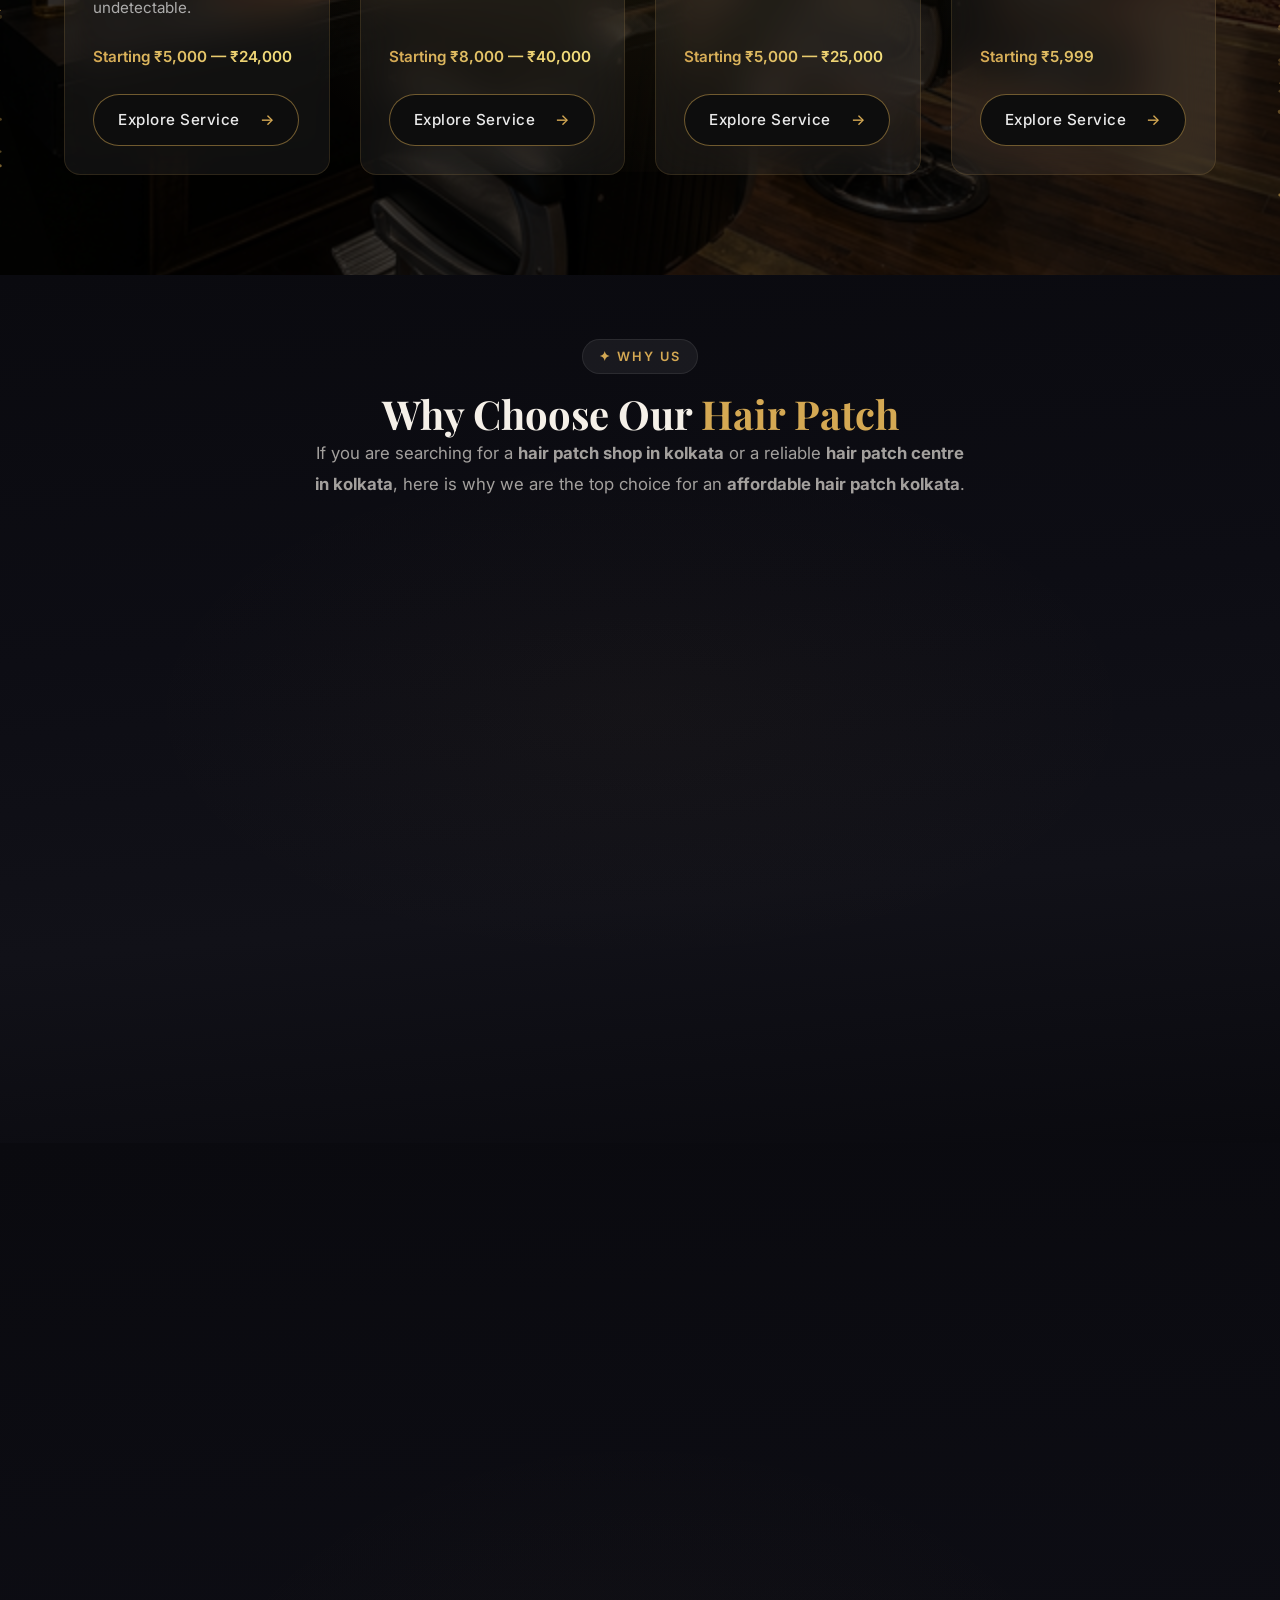
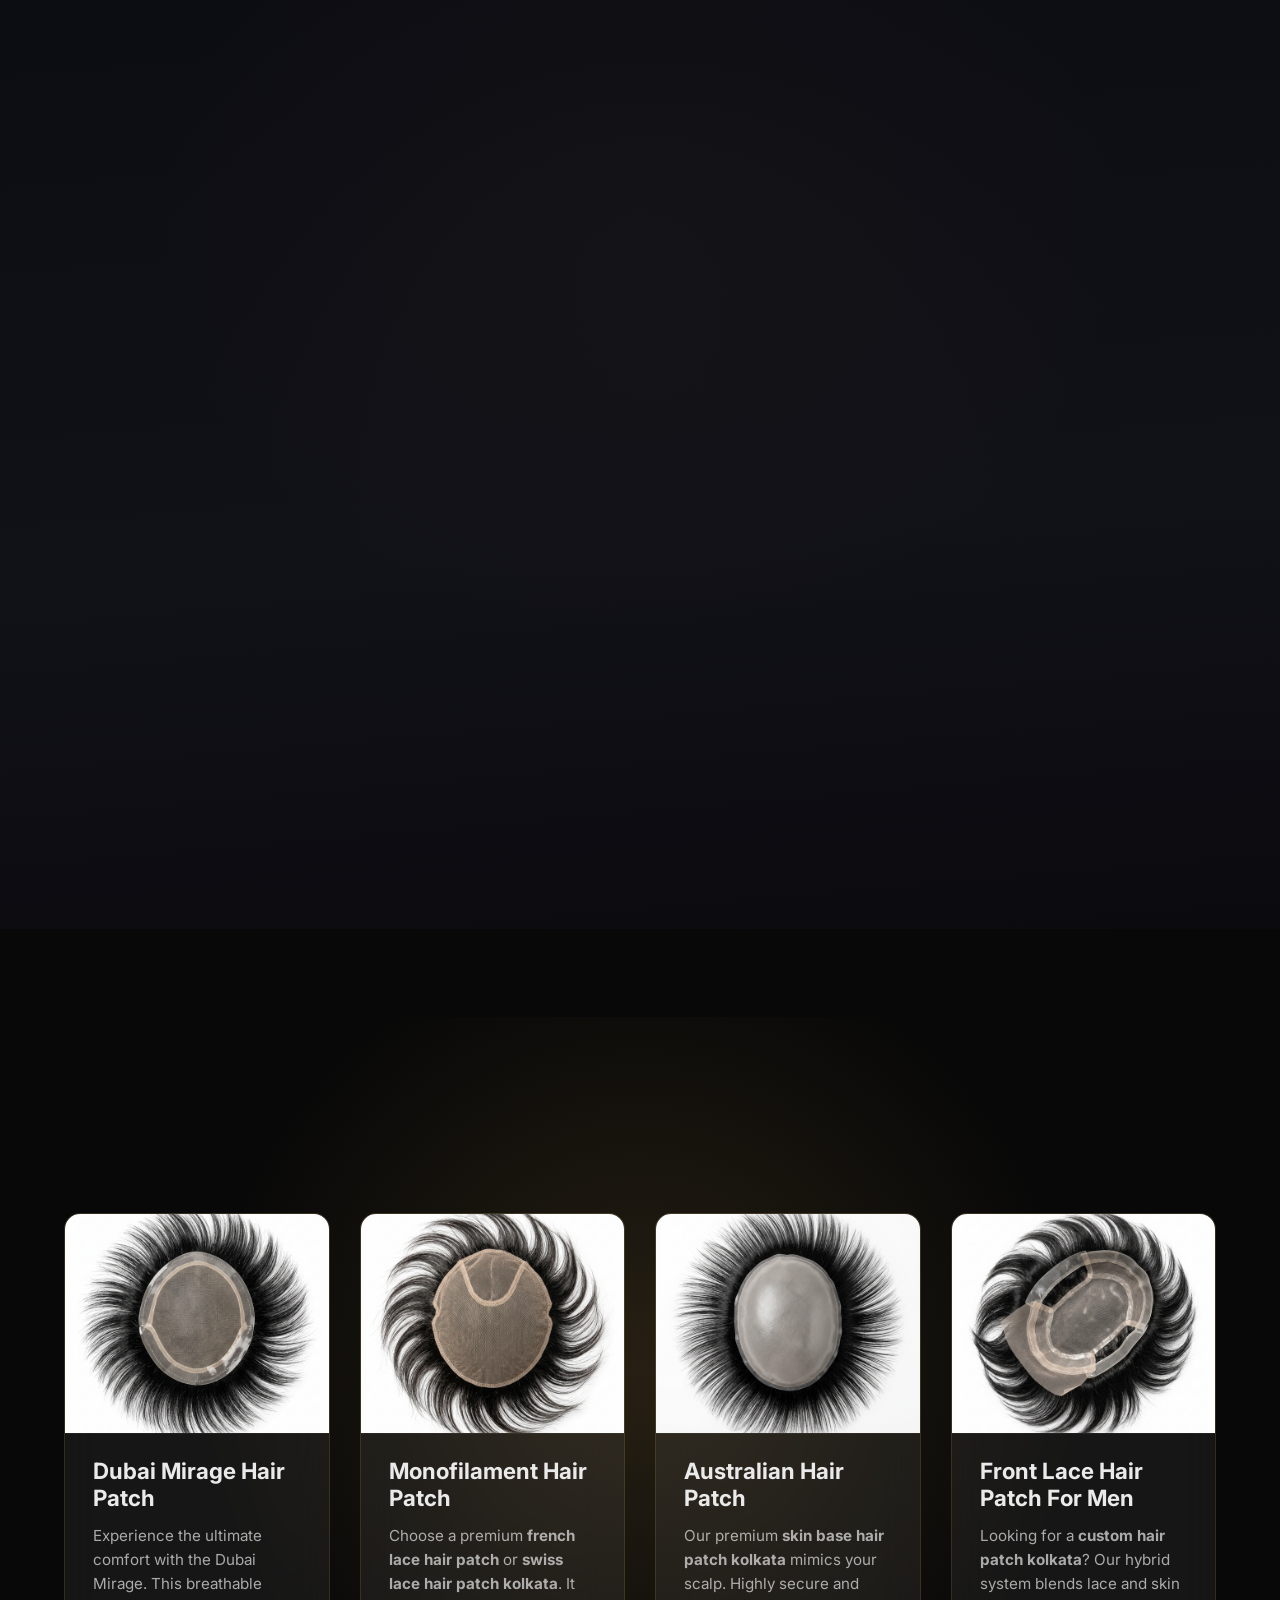
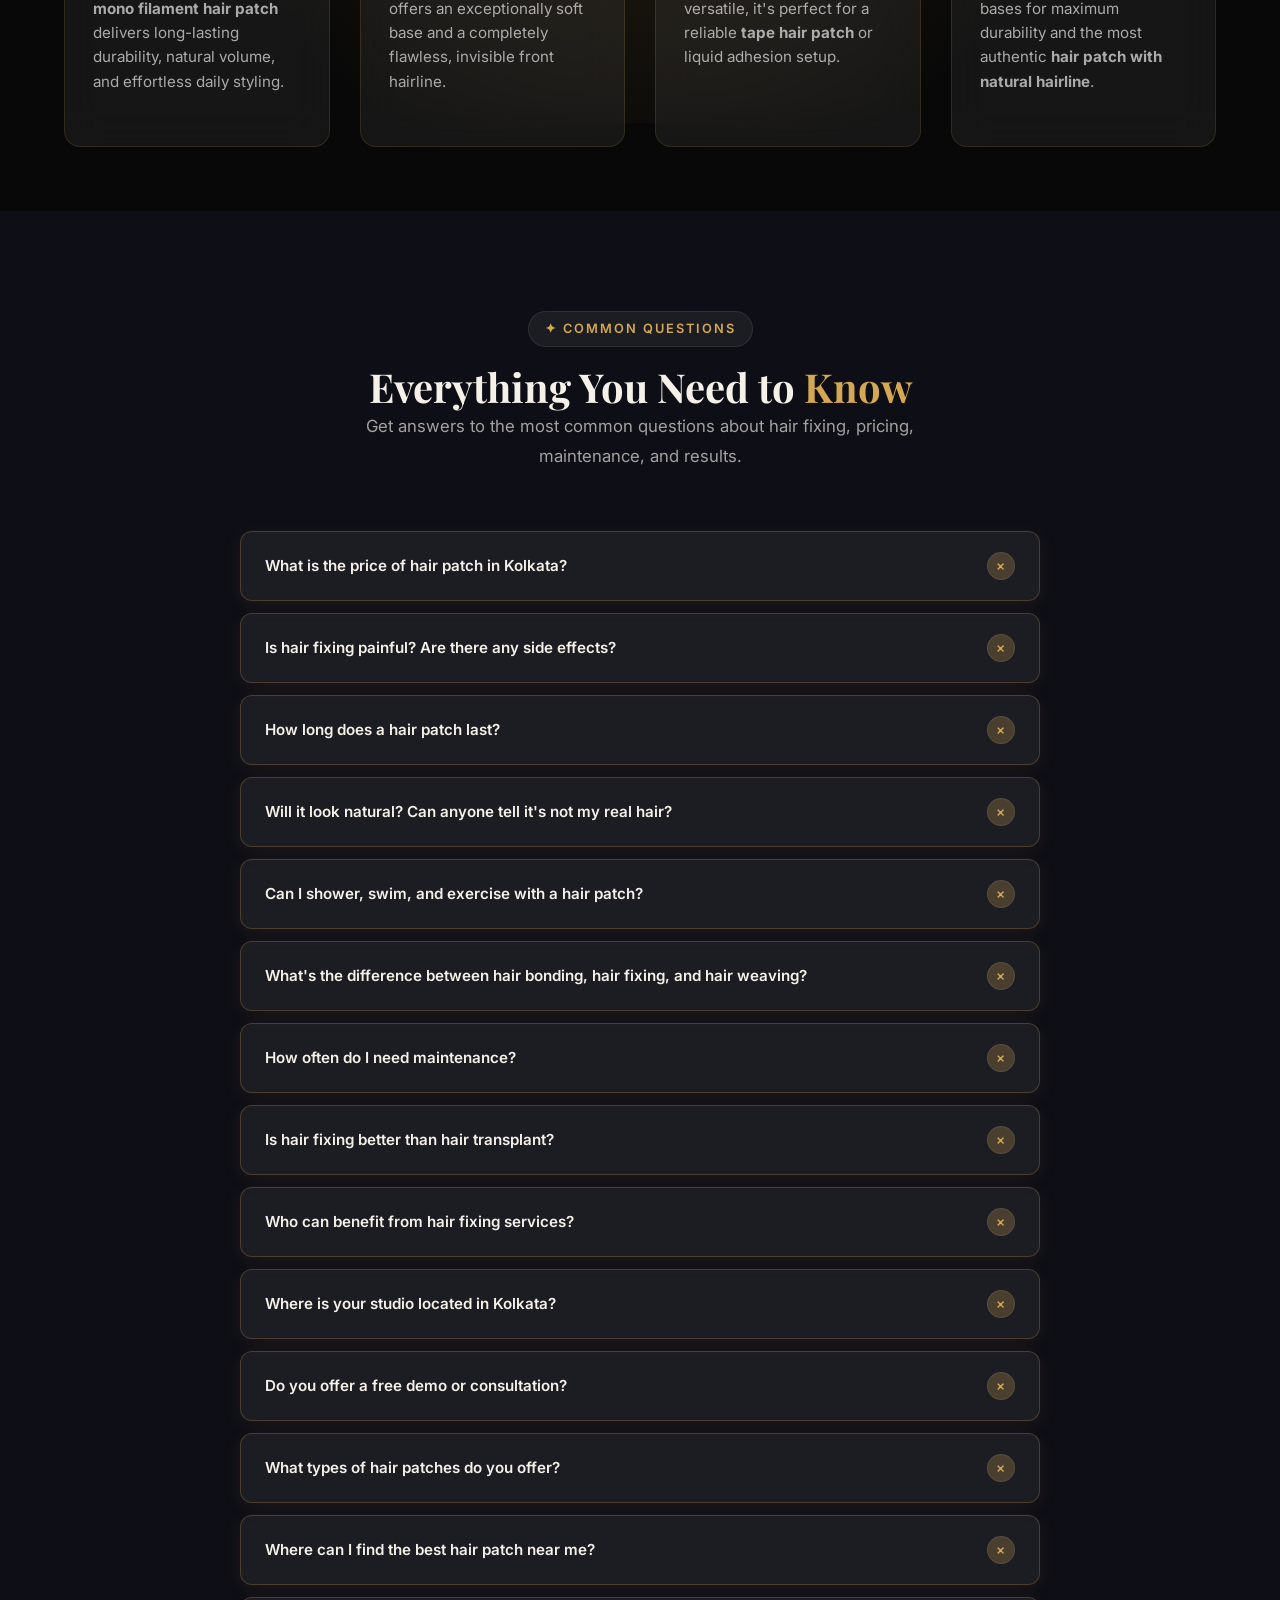
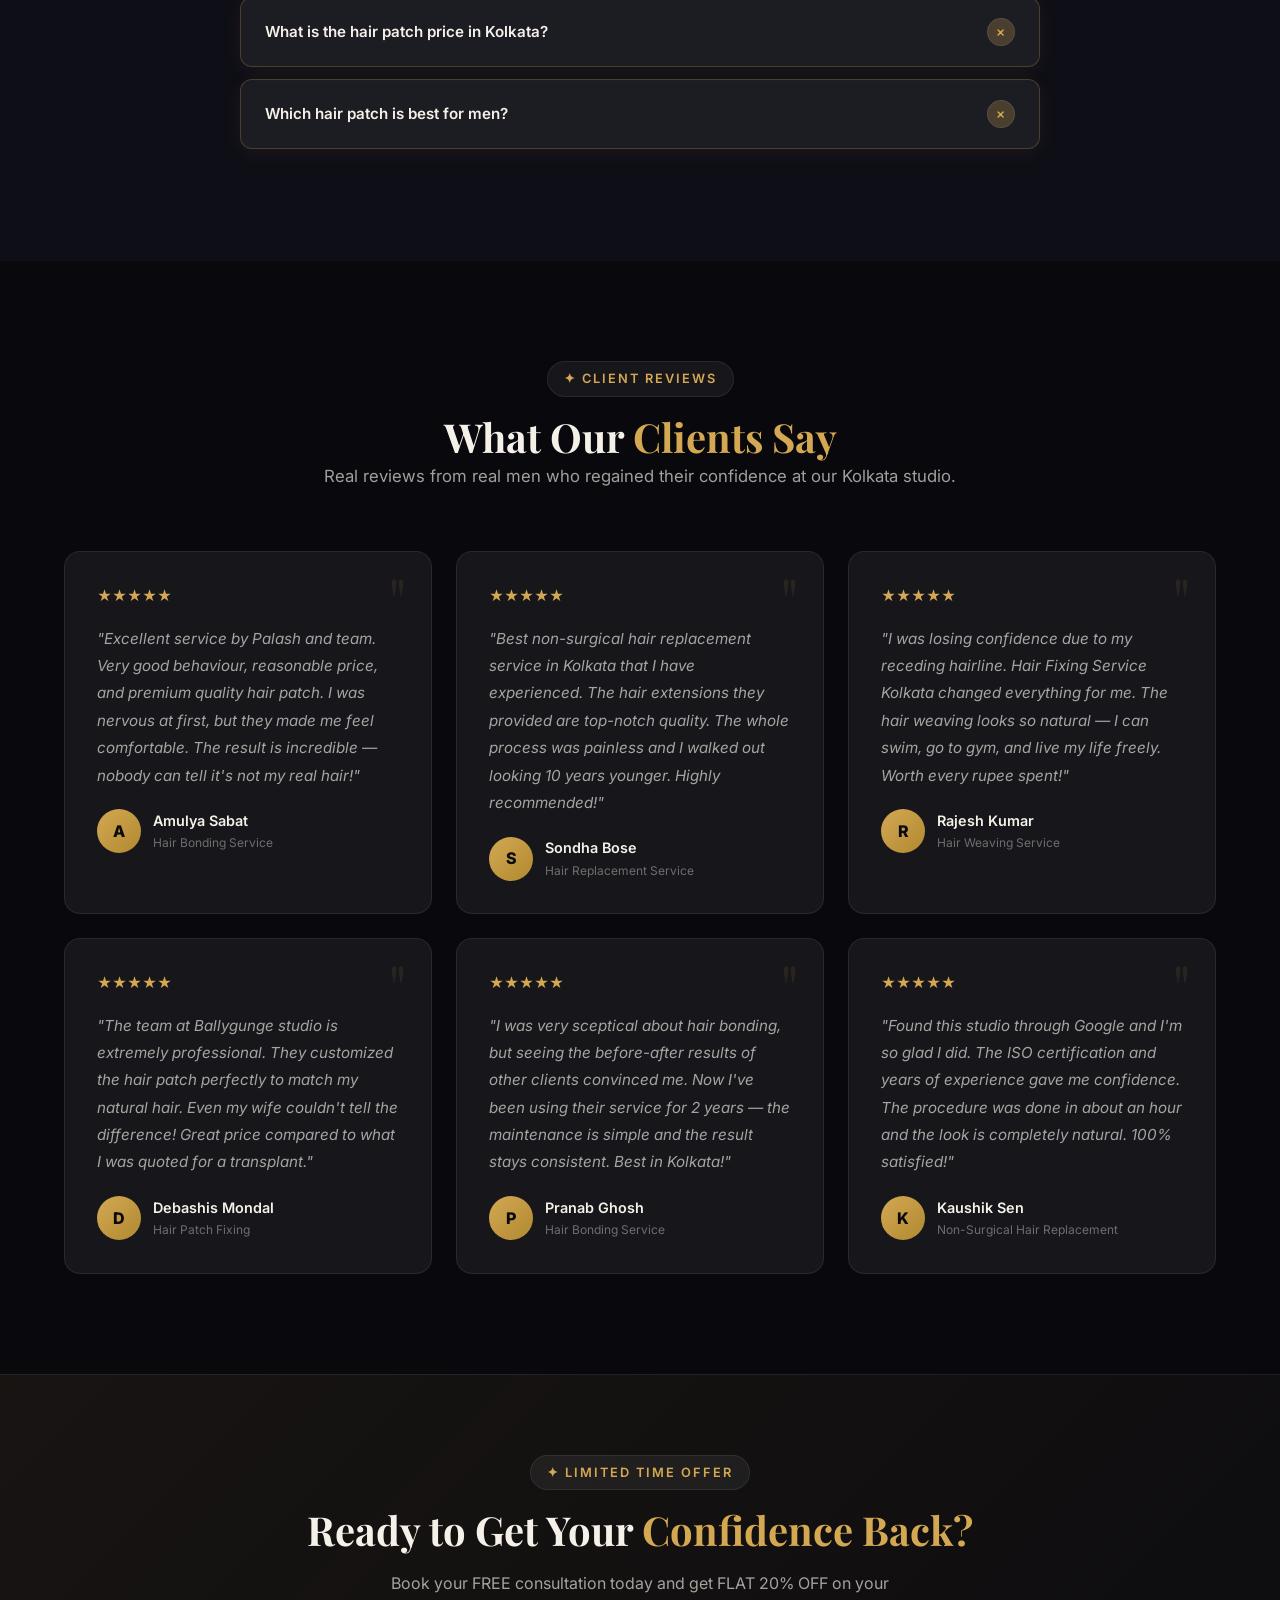
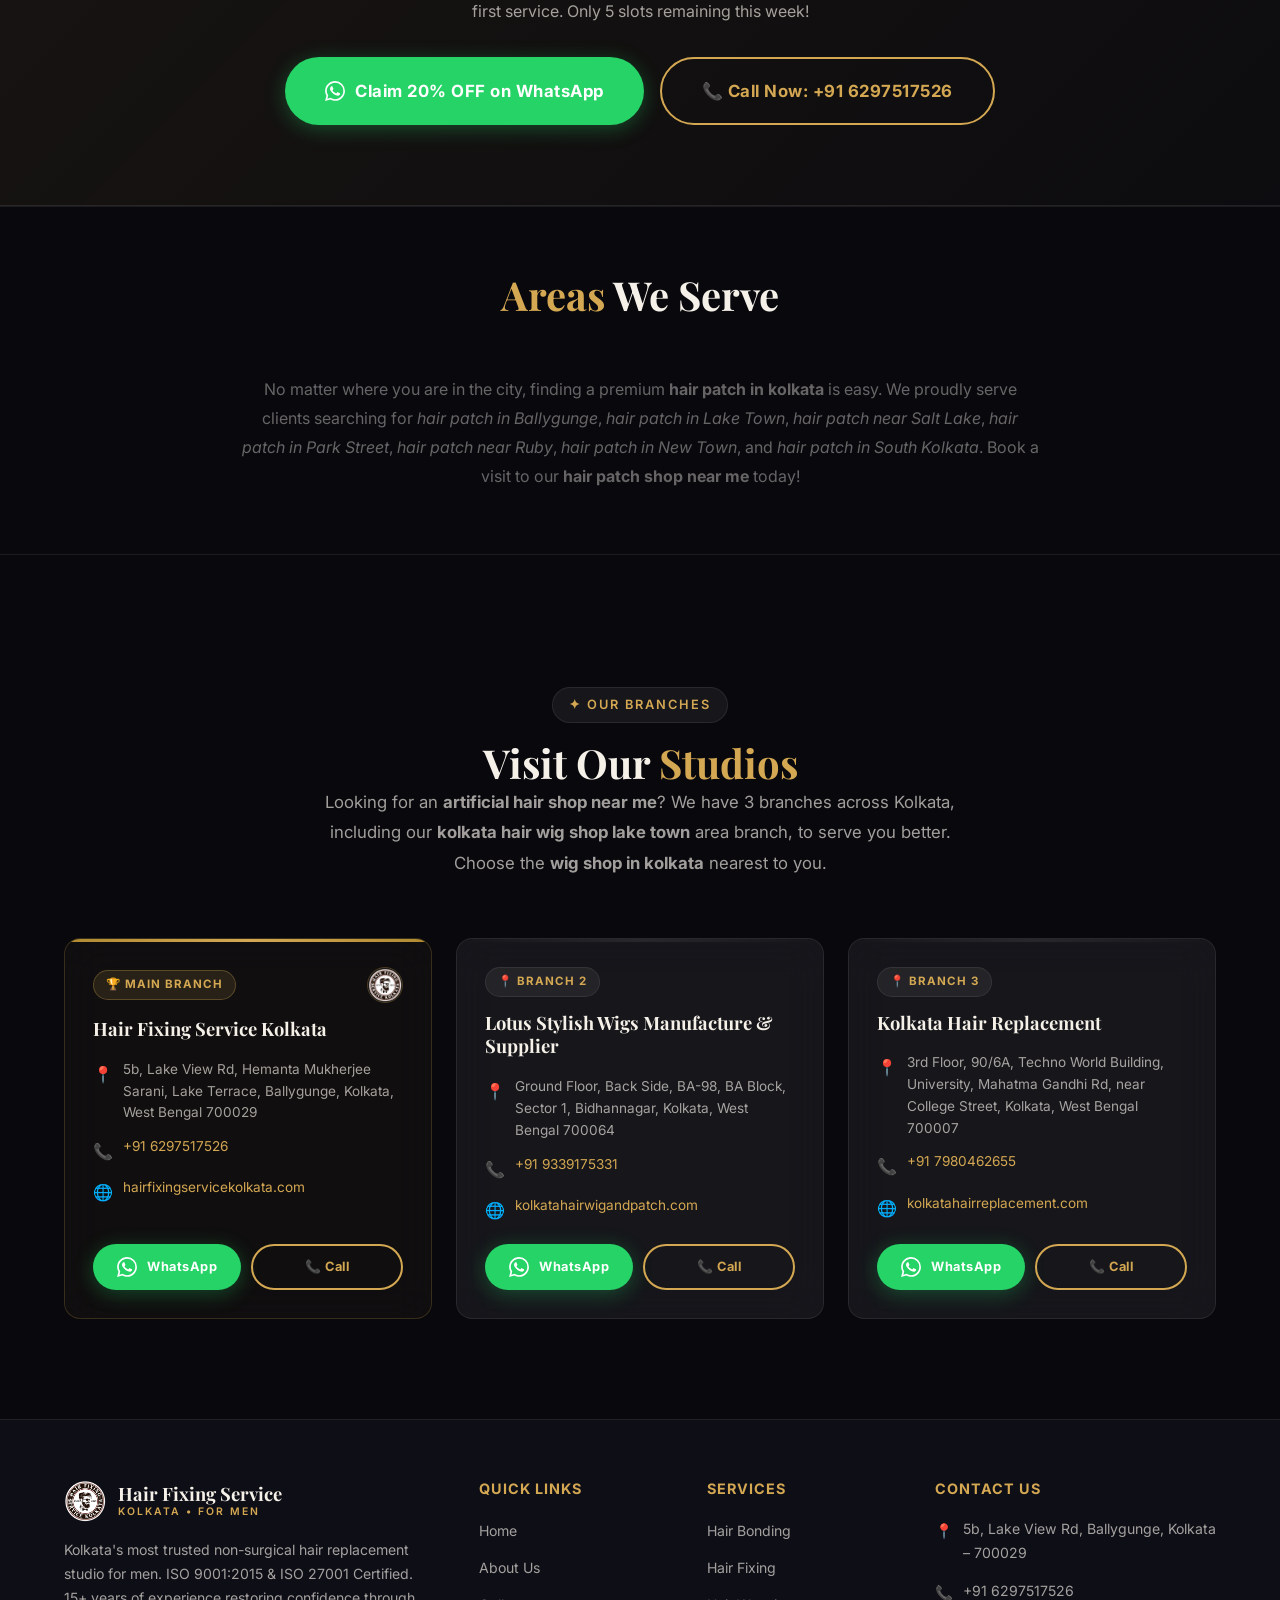
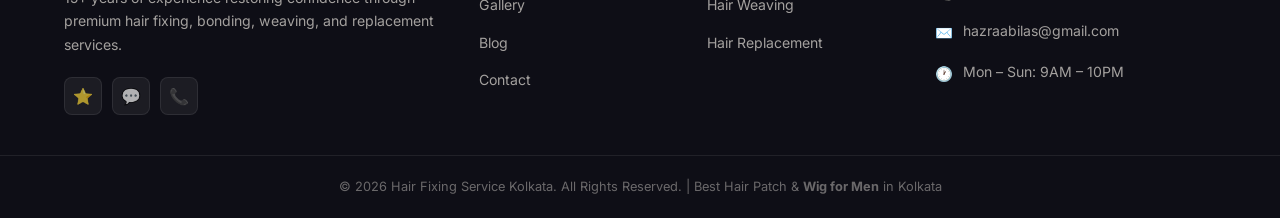
==== commit f52349f0: "added blog" ====
--- a/index.html
+++ b/index.html
@@ -9,7 +9,7 @@
     <meta name="keywords"
         content="hair fixing service kolkata, hair patch, hair patch near me, hair patch in kolkata, hair patch price, hair patch price in kolkata, hair patch for men, hair patch for men in kolkata, best hair patch, best hair patch in kolkata, best hair patch near me, hair patch cost in kolkata, hair patch shop in kolkata, hair patch shop near me, hair patch centre in kolkata, hair patch service in kolkata, natural hair patch, natural hair patch kolkata, men hair patch kolkata, hair patch fixing near me, hair patch bonding kolkata, affordable hair patch kolkata, premium hair patch kolkata, human hair patch kolkata, synthetic hair patch kolkata, lace hair patch kolkata, skin base hair patch kolkata, mono filament hair patch, french lace hair patch, swiss lace hair patch kolkata, custom hair patch kolkata, hair patch for baldness, hair patch for thinning hair, hair patch maintenance kolkata, hair patch before after, hair patch transformation, hair patch vs hair transplant, non surgical hair patch, painless hair patch kolkata, undetectable hair patch, permanent hair patch kolkata, hair system kolkata, hair toupee kolkata, men's hair system kolkata, front hairline hair patch, crown hair patch, full head hair patch kolkata, clip on hair patch, tape hair patch, hair patch with natural hairline, hair patch expert near me, hair wig kolkata, best hair wig shop in kolkata, hair bonding kolkata, hair weaving kolkata, non surgical hair replacement kolkata, wig for men, hair fixing for men kolkata, hair wig shop kolkata, kolkata hair wig shop, wig in kolkata, wig shop kolkata, wig shop in kolkata, wig shop near me, about hair fixing service kolkata, hair fixing studio kolkata, hair patch expert kolkata, hair bonding service in kolkata, hair bonding price in kolkata, best hair bonding for men in kolkata, hair patch bonding, artificial hair shop near me, hair patch fixing kolkata, best hair fixing kolkata, instant hair replacement, wig center near me, hair weaving service kolkata, hair weaving price kolkata, non surgical hair weaving, hair fixing gallery kolkata, before after hair transformation, hair bonding results, hair fixing results, hair fixing blog kolkata, hair patch maintenance tips, hair bonding vs fixing, hair replacement tips, contact hair fixing kolkata, kolkata hair wig shop lake town, hair wig for men">
     <meta name="author" content="Hair Fixing Service Kolkata">
-    <meta name="robots" content="index, follow">
+    <meta name="robots" content="noindex, nofollow">
 
     <!-- Open Graph -->
     <meta property="og:title" content="Hair Fixing Service Kolkata | Best Non-Surgical Hair Replacement for Men">
@@ -204,46 +204,10 @@
                 </div>
             </div>
 
-            <!-- Hero Lead Form -->
+            <!-- Hero Banner Image -->
             <div class="hero-visual reveal">
-                <div class="hero-form-card" id="heroFormCard">
-                    <h3>Get Your <span class="text-gold">FREE</span> Consultation</h3>
-                    <p class="form-subtitle">Fill the form & get a callback in 5 minutes</p>
-
-                    <form class="lead-form" id="heroForm">
-                        <div class="form-group">
-                            <label for="heroName">Your Name</label>
-                            <input type="text" id="heroName" name="name" placeholder="Enter your name" required>
-                        </div>
-                        <div class="form-group">
-                            <label for="heroPhone">Phone Number</label>
-                            <input type="tel" id="heroPhone" name="phone" placeholder="Enter 10-digit mobile number"
-                                required>
-                        </div>
-                        <div class="form-group">
-                            <label for="heroService">Select Service</label>
-                            <select id="heroService" name="service">
-                                <option value="General Enquiry">Select a service</option>
-                                <option value="Hair Bonding">Hair Bonding</option>
-                                <option value="Hair Fixing">Hair Fixing</option>
-                                <option value="Hair Weaving">Hair Weaving</option>
-                                <option value="Non-Surgical Hair Replacement">Non-Surgical Hair Replacement</option>
-                                <option value="Hair Patch">Hair Patch</option>
-                                <option value="Hair Wig">Hair Wig</option>
-                            </select>
-                        </div>
-                        <button type="submit" class="btn btn-primary btn-lg form-submit-btn">
-                            Book FREE Consultation →
-                        </button>
-                    </form>
-
-                    <div class="form-trust">
-                        <svg viewBox="0 0 24 24" fill="currentColor">
-                            <path
-                                d="M12 1L3 5v6c0 5.55 3.84 10.74 9 12 5.16-1.26 9-6.45 9-12V5l-9-4zm-2 16l-4-4 1.41-1.41L10 14.17l6.59-6.59L18 9l-8 8z" />
-                        </svg>
-                        100% Free • No Spam • Instant WhatsApp Callback
-                    </div>
+                <div class="hero-image-wrapper" style="box-shadow: 0 20px 60px rgba(0, 0, 0, 0.5); border-radius: var(--radius-xl); overflow: hidden; border: 1px solid rgba(212, 168, 83, 0.15);">
+                    <img src="images/hairfixingkolkatabanner.jpg" alt="Hair Fixing Services Kolkata Banner" style="width: 100%; height: auto; display: block; object-fit: cover;">
                 </div>
             </div>
     </section>
@@ -1386,6 +1350,20 @@
 
     <!-- Scripts -->
     <script src="js/main.js"></script>
+
+    <!-- Floating Action Buttons -->
+    <div class="floating-actions">
+        <a href="https://wa.me/916297517526?text=Hi!%20I%20want%20to%20know%20about%20hair%20fixing%20services." class="float-btn float-whatsapp" target="_blank" aria-label="WhatsApp">
+            <svg viewBox="0 0 24 24">
+                <path d="M17.472 14.382c-.297-.149-1.758-.867-2.03-.967-.273-.099-.471-.148-.67.15-.197.297-.767.966-.94 1.164-.173.199-.347.223-.644.075-.297-.15-1.255-.463-2.39-1.475-.883-.788-1.48-1.761-1.653-2.059-.173-.297-.018-.458.13-.606.134-.133.298-.347.446-.52.149-.174.198-.298.298-.497.099-.198.05-.371-.025-.52-.075-.149-.669-1.612-.916-2.207-.242-.579-.487-.5-.669-.51-.173-.008-.371-.01-.57-.01-.198 0-.52.074-.792.372-.272.297-1.04 1.016-1.04 2.479 0 1.462 1.065 2.875 1.213 3.074.149.198 2.096 3.2 5.077 4.487.709.306 1.262.489 1.694.625.712.227 1.36.195 1.871.118.571-.085 1.758-.719 2.006-1.413.248-.694.248-1.289.173-1.413-.074-.124-.272-.198-.57-.347m-5.421 7.403h-.004a9.87 9.87 0 01-5.031-1.378l-.361-.214-3.741.982.998-3.648-.235-.374a9.86 9.86 0 01-1.51-5.26c.001-5.45 4.436-9.884 9.888-9.884 2.64 0 5.122 1.03 6.988 2.898a9.825 9.825 0 012.893 6.994c-.003 5.45-4.437 9.884-9.885 9.884m8.413-18.297A11.815 11.815 0 0012.05 0C5.495 0 .16 5.335.157 11.892c0 2.096.547 4.142 1.588 5.945L.057 24l6.305-1.654a11.882 11.882 0 005.683 1.448h.005c6.554 0 11.89-5.335 11.893-11.893a11.821 11.821 0 00-3.48-8.413z"/>
+            </svg>
+        </a>
+        <a href="tel:+916297517526" class="float-btn float-call" aria-label="Call Now">
+            <svg viewBox="0 0 24 24">
+                <path d="M22 16.92v3a2 2 0 01-2.18 2 19.79 19.79 0 01-8.63-3.07 19.5 19.5 0 01-6-6 19.79 19.79 0 01-3.07-8.67A2 2 0 014.11 2h3a2 2 0 012 1.72c.127.96.361 1.903.7 2.81a2 2 0 01-.45 2.11L8.09 9.91a16 16 0 006 6l1.27-1.27a2 2 0 012.11-.45c.907.339 1.85.573 2.81.7A2 2 0 0122 16.92z"/>
+            </svg>
+        </a>
+    </div>
 </body>
 
 </html>
--- a/css/styles.css
+++ b/css/styles.css
@@ -347,6 +347,10 @@
     top: 44px;
 }
 
+.header.scrolled.has-banner {
+    top: 0;
+}
+
 .header-inner {
     display: flex;
     align-items: center;
@@ -708,14 +712,14 @@
     display: flex;
     gap: 14px;
     margin-bottom: 36px;
-    flex-wrap: wrap;
+    flex-wrap: nowrap;
 }
 
 .hero-btn-whatsapp,
 .hero-btn-call {
     flex: 1;
-    min-width: 160px;
-    padding: 16px 24px;
+    min-width: auto;
+    padding: 12px 14px;
     border-radius: var(--radius-md);
     font-size: 1rem;
     font-weight: 700;
@@ -1045,6 +1049,42 @@
     font-size: 0.75rem;
     color: var(--text-secondary);
     display: block;
+}
+
+@media (max-width: 768px) {
+    .trust-bar .container {
+        display: grid;
+        grid-template-columns: 1fr 1fr;
+        gap: 16px;
+        padding: 0 16px;
+    }
+
+    .trust-item {
+        padding: 12px 14px;
+        gap: 10px;
+        flex-direction: column;
+        text-align: center;
+        border-radius: var(--radius-lg);
+    }
+
+    .trust-item .trust-icon {
+        width: 44px;
+        height: 44px;
+        font-size: 1.2rem;
+    }
+}
+
+@media (max-width: 480px) {
+    .trust-bar .container {
+        grid-template-columns: 1fr;
+    }
+
+    .trust-item {
+        flex-direction: row;
+        text-align: left;
+        padding: 16px 20px;
+        border-radius: var(--radius-full);
+    }
 }
 
 /* ══════════════════════════════
@@ -3069,7 +3109,7 @@
 /* Branches Responsive */
 @media (max-width: 900px) {
     .branches-grid {
-        grid-template-columns: 1fr;
+        grid-template-columns: 1fr !important;
         max-width: 500px;
         margin-left: auto;
         margin-right: auto;
@@ -3078,7 +3118,78 @@
 
 @media (min-width: 601px) and (max-width: 900px) {
     .branches-grid {
-        grid-template-columns: repeat(2, 1fr);
+        grid-template-columns: repeat(2, 1fr) !important;
         max-width: 100%;
     }
+}
+
+/* ── Floating Action Buttons ── */
+.floating-actions {
+    position: fixed;
+    bottom: 24px;
+    right: 24px;
+    display: flex;
+    flex-direction: column;
+    gap: 16px;
+    z-index: 1050;
+}
+
+.float-btn {
+    width: 60px;
+    height: 60px;
+    border-radius: 50%;
+    display: flex;
+    align-items: center;
+    justify-content: center;
+    color: #fff !important;
+    text-decoration: none;
+    box-shadow: 0 4px 20px rgba(0, 0, 0, 0.3);
+    transition: transform 0.3s ease, box-shadow 0.3s ease;
+}
+
+.float-btn svg {
+    width: 32px;
+    height: 32px;
+    fill: currentColor;
+    color: #fff;
+}
+
+.float-btn:hover {
+    transform: translateY(-4px) scale(1.05);
+}
+
+.float-whatsapp {
+    background: linear-gradient(135deg, #25D366, #128C7E);
+    box-shadow: 0 6px 20px rgba(37, 211, 102, 0.4);
+}
+
+.float-whatsapp:hover {
+    box-shadow: 0 8px 25px rgba(37, 211, 102, 0.6);
+}
+
+.float-call {
+    background: linear-gradient(135deg, var(--gold-primary), var(--gold-dark));
+    box-shadow: 0 6px 20px rgba(212, 168, 83, 0.4);
+}
+
+.float-call:hover {
+    box-shadow: 0 8px 25px rgba(212, 168, 83, 0.6);
+}
+
+@media (max-width: 768px) {
+    .floating-actions {
+        bottom: 16px;
+        right: 16px;
+        gap: 12px;
+    }
+
+    .float-btn {
+        width: 50px;
+        height: 50px;
+    }
+
+    .float-btn svg {
+        width: 24px;
+        height: 24px;
+    }
 }
